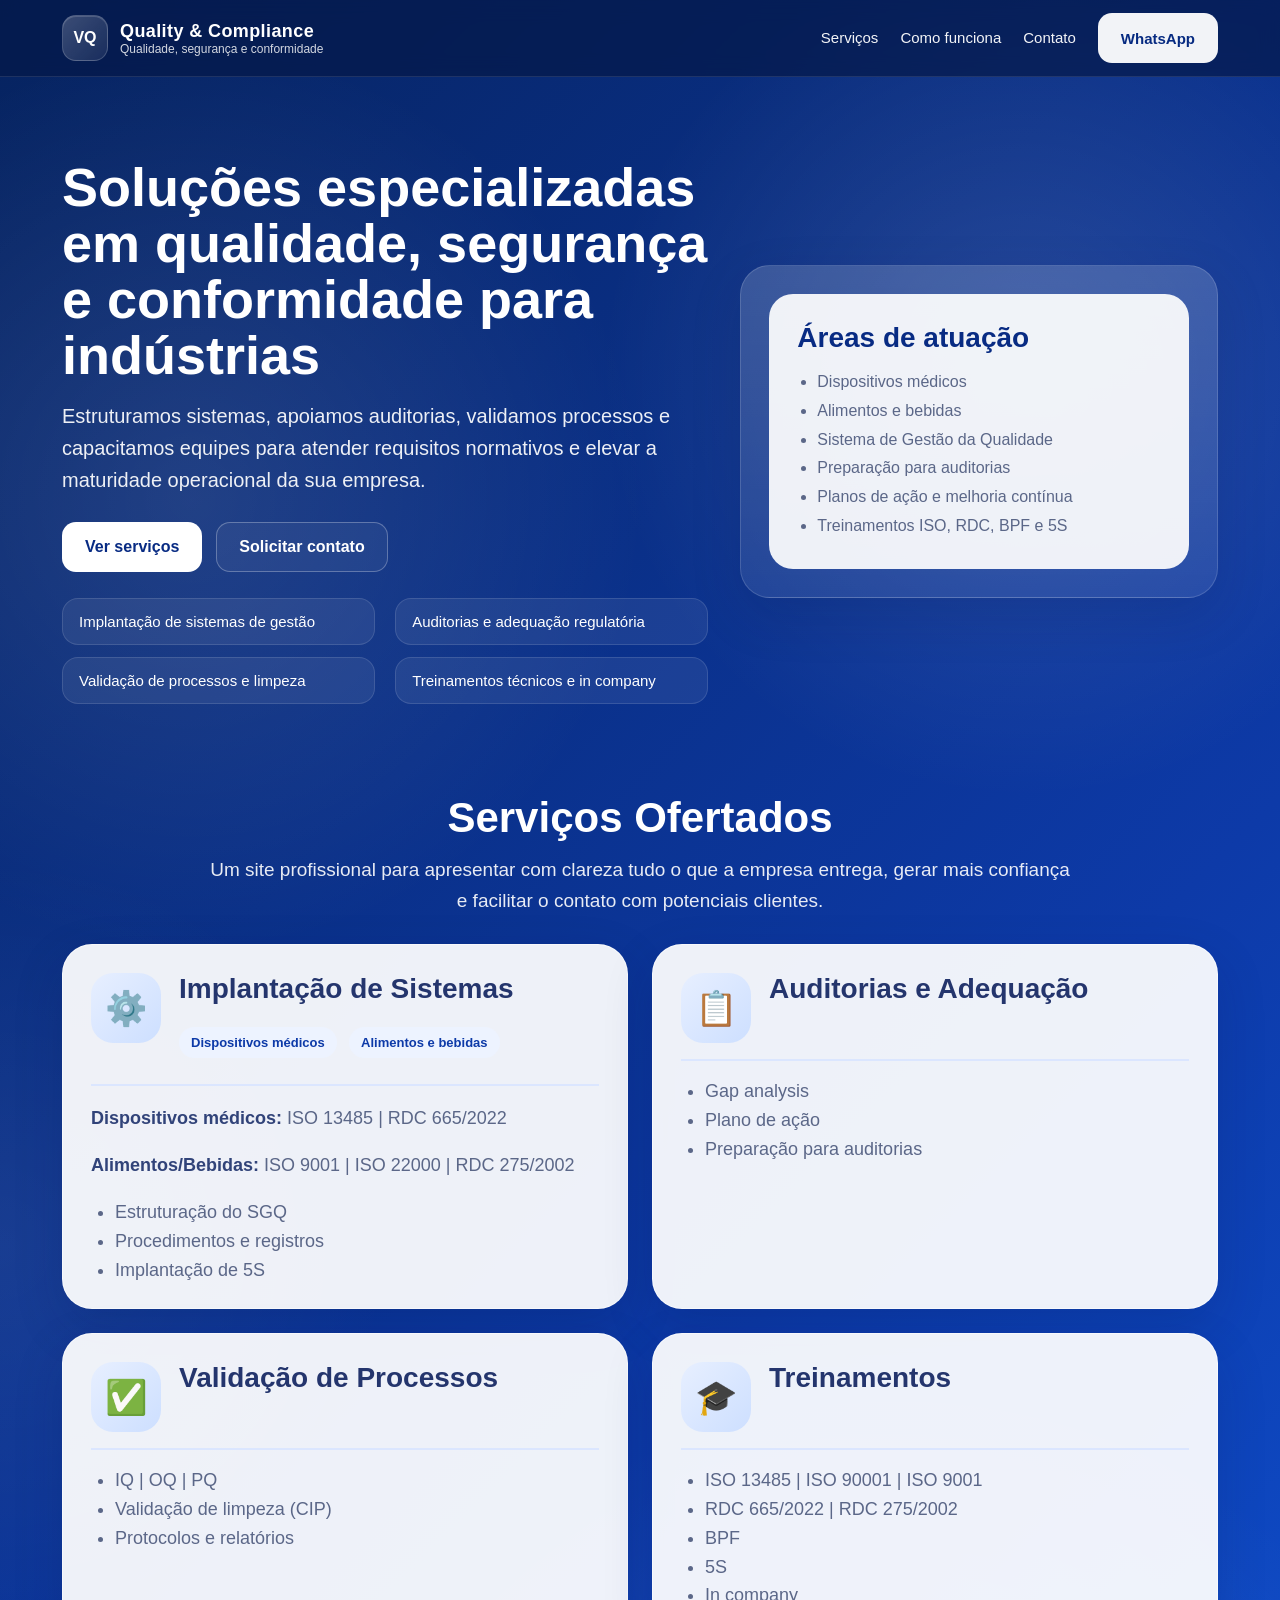
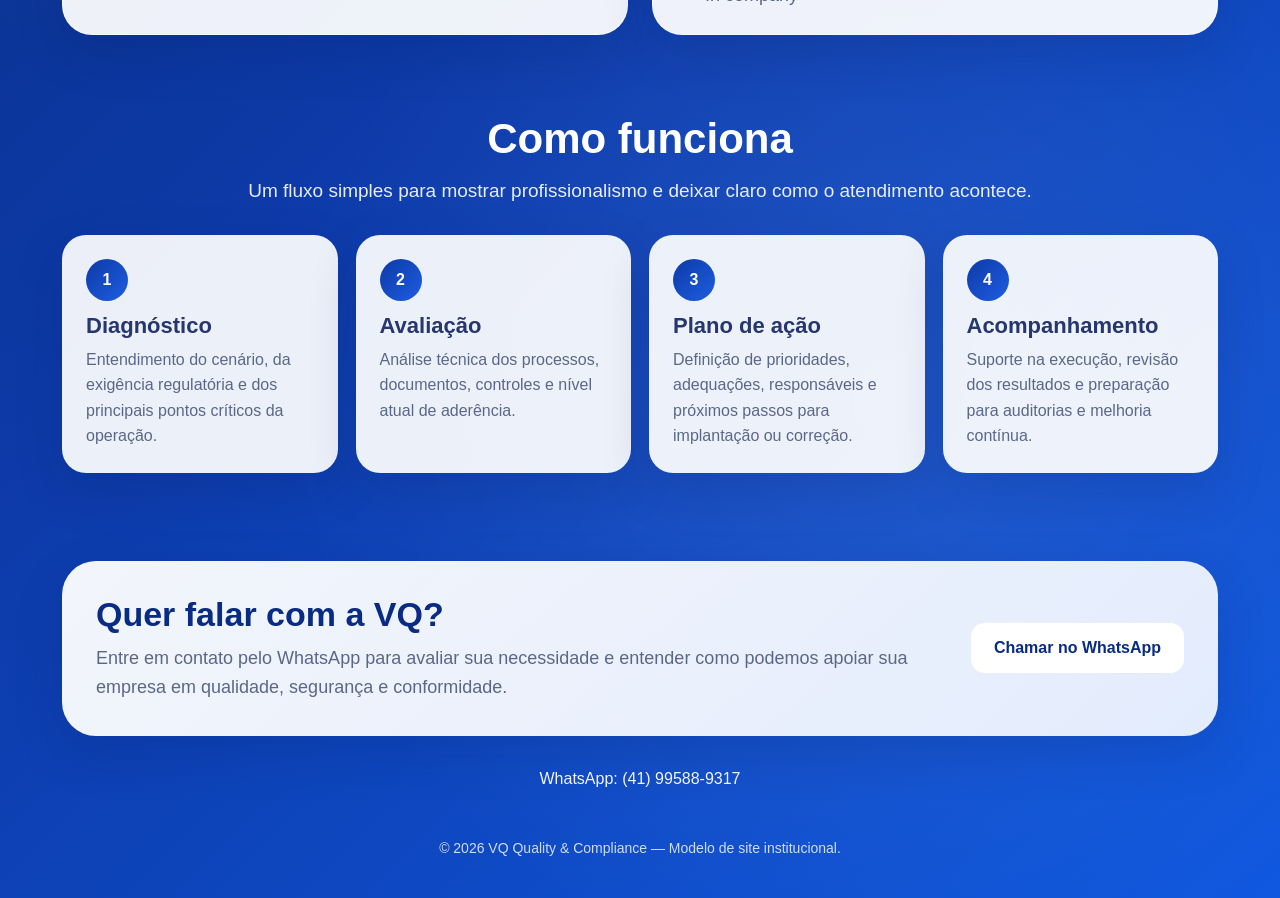
==== index.html @ 1cd6434c "Add files via upload" ====
<!DOCTYPE html>
<html lang="pt-BR">
<head>
  <meta charset="UTF-8" />
  <meta name="viewport" content="width=device-width, initial-scale=1.0" />
  <title>VQ Quality & Compliance</title>
  <meta name="description" content="Soluções especializadas em qualidade, segurança e conformidade para indústrias." />
  <style>
    :root{
      --blue-900:#082b83;
      --blue-800:#0d3aa8;
      --blue-700:#1e5de0;
      --text:#1d2951;
      --muted:#5b6788;
      --white:#ffffff;
      --card:#ffffffee;
      --shadow:0 18px 50px rgba(7, 25, 80, .16);
      --max:1200px;
    }
    *{box-sizing:border-box}
    html{scroll-behavior:smooth}
    body{
      margin:0;
      font-family:Arial, Helvetica, sans-serif;
      color:var(--text);
      background:
        radial-gradient(circle at 15% 20%, rgba(255,255,255,.10), transparent 20%),
        radial-gradient(circle at 80% 15%, rgba(255,255,255,.12), transparent 18%),
        linear-gradient(135deg, #06235f 0%, #0d3aa8 55%, #0f58df 100%);
      min-height:100vh;
    }
    .overlay{
      background:
        radial-gradient(circle at left center, rgba(255,255,255,.06), transparent 22%),
        radial-gradient(circle at 70% 80%, rgba(255,255,255,.08), transparent 28%);
    }
    .container{max-width:var(--max); margin:0 auto; padding:0 22px}
    header{
      position:sticky; top:0; z-index:20;
      background:rgba(5, 24, 72, .68);
      backdrop-filter:blur(10px);
      border-bottom:1px solid rgba(255,255,255,.10);
    }
    .nav{
      display:flex; align-items:center; justify-content:space-between;
      min-height:76px; gap:18px;
    }
    .brand{
      display:flex; align-items:center; gap:12px; color:#fff; text-decoration:none;
    }
    .brand-badge{
      width:46px; height:46px; border-radius:14px;
      display:grid; place-items:center; font-weight:800;
      background:linear-gradient(135deg, rgba(255,255,255,.22), rgba(255,255,255,.08));
      border:1px solid rgba(255,255,255,.18);
      box-shadow:inset 0 1px 0 rgba(255,255,255,.15);
    }
    .brand-text strong{display:block; font-size:18px; letter-spacing:.4px}
    .brand-text span{display:block; font-size:12px; opacity:.82}
    nav ul{
      display:flex; gap:22px; list-style:none; padding:0; margin:0;
      align-items:center;
    }
    nav a{color:#fff; text-decoration:none; font-size:15px; opacity:.95}
    .btn{
      display:inline-flex; align-items:center; justify-content:center;
      min-height:50px; padding:0 22px; border-radius:14px; text-decoration:none;
      font-weight:700; border:1px solid transparent;
      transition:.2s ease;
    }
    .btn-primary{background:#fff; color:var(--blue-900)}
    .btn-outline{color:#fff; border-color:rgba(255,255,255,.28); background:rgba(255,255,255,.05)}
    .hero{
      padding:82px 0 44px;
      color:#fff;
    }
    .hero-grid{
      display:grid;
      grid-template-columns:1.15fr .85fr;
      gap:32px;
      align-items:center;
    }
    .hero h1{
      font-size:54px;
      line-height:1.04;
      margin:0 0 16px;
    }
    .hero p{
      font-size:20px;
      line-height:1.6;
      color:rgba(255,255,255,.92);
      max-width:720px;
      margin:0 0 26px;
    }
    .hero-actions{
      display:flex; flex-wrap:wrap; gap:14px;
      margin-bottom:26px;
    }
    .hero-list{
      display:grid; grid-template-columns:repeat(2, minmax(0,1fr)); gap:12px 20px;
      max-width:760px;
    }
    .hero-list div{
      background:rgba(255,255,255,.07);
      border:1px solid rgba(255,255,255,.12);
      border-radius:16px;
      padding:14px 16px;
      font-size:15px;
    }
    .hero-card{
      background:linear-gradient(180deg, rgba(255,255,255,.17), rgba(255,255,255,.08));
      border:1px solid rgba(255,255,255,.15);
      border-radius:30px;
      padding:28px;
      box-shadow:var(--shadow);
    }
    .hero-panel{
      background:rgba(255,255,255,.92);
      color:var(--text);
      border-radius:24px;
      padding:28px;
    }
    .hero-panel h3{
      margin:0 0 14px;
      font-size:28px;
      color:var(--blue-900);
    }
    .hero-panel ul{
      margin:0; padding-left:20px; color:var(--muted);
      line-height:1.8;
    }
    section{padding:34px 0}
    .section-title{
      color:#fff; text-align:center;
      font-size:42px; margin:12px 0 12px;
    }
    .section-subtitle{
      color:rgba(255,255,255,.9);
      text-align:center; max-width:860px; margin:0 auto 28px;
      font-size:19px; line-height:1.65;
    }
    .cards{
      display:grid;
      grid-template-columns:repeat(2, minmax(0,1fr));
      gap:24px;
      margin-top:18px;
    }
    .card{
      background:var(--card);
      border-radius:30px;
      box-shadow:var(--shadow);
      padding:28px 28px 24px;
      border:1px solid rgba(255,255,255,.55);
    }
    .card h3{
      font-size:28px; margin:0 0 18px; color:#24356d;
    }
    .icon{
      width:70px; height:70px; border-radius:22px;
      display:grid; place-items:center;
      background:linear-gradient(135deg, #e7efff, #cddfff);
      color:var(--blue-700);
      font-size:34px; flex:0 0 70px;
    }
    .card-top{
      display:flex; gap:18px; align-items:flex-start;
      border-bottom:2px solid #dbe6ff; padding-bottom:16px; margin-bottom:16px;
    }
    .tag{
      display:inline-block; padding:8px 12px; border-radius:999px;
      background:#edf3ff; color:var(--blue-800); font-weight:700; font-size:13px;
      margin:4px 8px 10px 0;
    }
    .card p, .card li{color:var(--muted); font-size:18px; line-height:1.6}
    .card strong{color:#314379}
    .card ul{margin:10px 0 0; padding-left:24px}
    .process{
      display:grid; grid-template-columns:repeat(4, minmax(0,1fr)); gap:18px;
      margin-top:12px;
    }
    .step{
      background:rgba(255,255,255,.92);
      border-radius:24px; padding:24px; box-shadow:var(--shadow);
    }
    .step .num{
      width:42px; height:42px; border-radius:50%;
      display:grid; place-items:center;
      background:linear-gradient(135deg, var(--blue-800), var(--blue-700));
      color:#fff; font-weight:800; margin-bottom:12px;
    }
    .step h4{margin:0 0 8px; font-size:22px; color:#26366f}
    .step p{margin:0; color:var(--muted); line-height:1.6}
    .cta{
      margin:20px 0 34px;
      background:linear-gradient(135deg, rgba(255,255,255,.95), rgba(238,244,255,.95));
      border-radius:34px; padding:34px; box-shadow:var(--shadow);
      display:grid; grid-template-columns:1fr auto; gap:24px; align-items:center;
    }
    .cta h3{margin:0 0 10px; font-size:34px; color:var(--blue-900)}
    .cta p{margin:0; color:var(--muted); font-size:18px; line-height:1.6}
    footer{
      padding:18px 0 42px; color:rgba(255,255,255,.8); text-align:center;
      font-size:14px;
    }
    .contact-box{
      margin-top:12px; color:rgba(255,255,255,.94); text-align:center; font-size:16px;
    }
    @media (max-width: 1024px){
      .hero-grid,.cta{grid-template-columns:1fr}
      .cards,.process{grid-template-columns:1fr}
      .hero h1{font-size:42px}
      .hero-list{grid-template-columns:1fr}
    }
    @media (max-width: 760px){
      nav ul{display:none}
      .hero{padding-top:56px}
      .hero h1{font-size:34px}
      .hero p{font-size:18px}
      .section-title{font-size:30px}
      .section-subtitle{font-size:17px}
      .card h3{font-size:24px}
      .card p,.card li{font-size:17px}
    }
  </style>
</head>
<body>
  <div class="overlay">
    <header>
      <div class="container nav">
        <a href="#" class="brand">
          <div class="brand-badge">VQ</div>
          <div class="brand-text">
            <strong>Quality & Compliance</strong>
            <span>Qualidade, segurança e conformidade</span>
          </div>
        </a>
        <nav>
          <ul>
            <li><a href="#servicos">Serviços</a></li>
            <li><a href="#processo">Como funciona</a></li>
            <li><a href="#contato">Contato</a></li>
            <li><a class="btn btn-primary" href="https://wa.me/5541995889317" target="_blank">WhatsApp</a></li>
          </ul>
        </nav>
      </div>
    </header>

    <main>
      <section class="hero">
        <div class="container hero-grid">
          <div>
            <h1>Soluções especializadas em qualidade, segurança e conformidade para indústrias</h1>
            <p>
              Estruturamos sistemas, apoiamos auditorias, validamos processos e capacitamos equipes
              para atender requisitos normativos e elevar a maturidade operacional da sua empresa.
            </p>
            <div class="hero-actions">
              <a class="btn btn-primary" href="#servicos">Ver serviços</a>
              <a class="btn btn-outline" href="#contato">Solicitar contato</a>
            </div>
            <div class="hero-list">
              <div>Implantação de sistemas de gestão</div>
              <div>Auditorias e adequação regulatória</div>
              <div>Validação de processos e limpeza</div>
              <div>Treinamentos técnicos e in company</div>
            </div>
          </div>
          <div class="hero-card">
            <div class="hero-panel">
              <h3>Áreas de atuação</h3>
              <ul>
                <li>Dispositivos médicos</li>
                <li>Alimentos e bebidas</li>
                <li>Sistema de Gestão da Qualidade</li>
                <li>Preparação para auditorias</li>
                <li>Planos de ação e melhoria contínua</li>
                <li>Treinamentos ISO, RDC, BPF e 5S</li>
              </ul>
            </div>
          </div>
        </div>
      </section>

      <section id="servicos">
        <div class="container">
          <h2 class="section-title">Serviços Ofertados</h2>
          <p class="section-subtitle">
            Um site profissional para apresentar com clareza tudo o que a empresa entrega, gerar mais confiança
            e facilitar o contato com potenciais clientes.
          </p>

          <div class="cards">
            <article class="card">
              <div class="card-top">
                <div class="icon">⚙️</div>
                <div>
                  <h3>Implantação de Sistemas</h3>
                  <span class="tag">Dispositivos médicos</span>
                  <span class="tag">Alimentos e bebidas</span>
                </div>
              </div>
              <p><strong>Dispositivos médicos:</strong> ISO 13485 | RDC 665/2022</p>
              <p><strong>Alimentos/Bebidas:</strong> ISO 9001 | ISO 22000 | RDC 275/2002</p>
              <ul>
                <li>Estruturação do SGQ</li>
                <li>Procedimentos e registros</li>
                <li>Implantação de 5S</li>
              </ul>
            </article>

            <article class="card">
              <div class="card-top">
                <div class="icon">📋</div>
                <div>
                  <h3>Auditorias e Adequação</h3>
                </div>
              </div>
              <ul>
                <li>Gap analysis</li>
                <li>Plano de ação</li>
                <li>Preparação para auditorias</li>
              </ul>
            </article>

            <article class="card">
              <div class="card-top">
                <div class="icon">✅</div>
                <div>
                  <h3>Validação de Processos</h3>
                </div>
              </div>
              <ul>
                <li>IQ | OQ | PQ</li>
                <li>Validação de limpeza (CIP)</li>
                <li>Protocolos e relatórios</li>
              </ul>
            </article>

            <article class="card">
              <div class="card-top">
                <div class="icon">🎓</div>
                <div>
                  <h3>Treinamentos</h3>
                </div>
              </div>
              <ul>
                <li>ISO 13485 | ISO 90001 | ISO 9001</li>
                <li>RDC 665/2022 | RDC 275/2002</li>
                <li>BPF</li>
                <li>5S</li>
                <li>In company</li>
              </ul>
            </article>
          </div>
        </div>
      </section>

      <section id="processo">
        <div class="container">
          <h2 class="section-title">Como funciona</h2>
          <p class="section-subtitle">
            Um fluxo simples para mostrar profissionalismo e deixar claro como o atendimento acontece.
          </p>

          <div class="process">
            <div class="step">
              <div class="num">1</div>
              <h4>Diagnóstico</h4>
              <p>Entendimento do cenário, da exigência regulatória e dos principais pontos críticos da operação.</p>
            </div>
            <div class="step">
              <div class="num">2</div>
              <h4>Avaliação</h4>
              <p>Análise técnica dos processos, documentos, controles e nível atual de aderência.</p>
            </div>
            <div class="step">
              <div class="num">3</div>
              <h4>Plano de ação</h4>
              <p>Definição de prioridades, adequações, responsáveis e próximos passos para implantação ou correção.</p>
            </div>
            <div class="step">
              <div class="num">4</div>
              <h4>Acompanhamento</h4>
              <p>Suporte na execução, revisão dos resultados e preparação para auditorias e melhoria contínua.</p>
            </div>
          </div>
        </div>
      </section>

      <section id="contato">
        <div class="container">
          <div class="cta">
            <div>
              <h3>Quer falar com a VQ?</h3>
              <p>
                Entre em contato pelo WhatsApp para avaliar sua necessidade e entender como podemos apoiar
                sua empresa em qualidade, segurança e conformidade.
              </p>
            </div>
            <div>
              <a class="btn btn-primary" href="https://wa.me/5541995889317" target="_blank">Chamar no WhatsApp</a>
            </div>
          </div>
          <div class="contact-box">
            WhatsApp: (41) 99588-9317
          </div>
        </div>
      </section>
    </main>

    <footer>
      © 2026 VQ Quality & Compliance — Modelo de site institucional.
    </footer>
  </div>
</body>
</html>
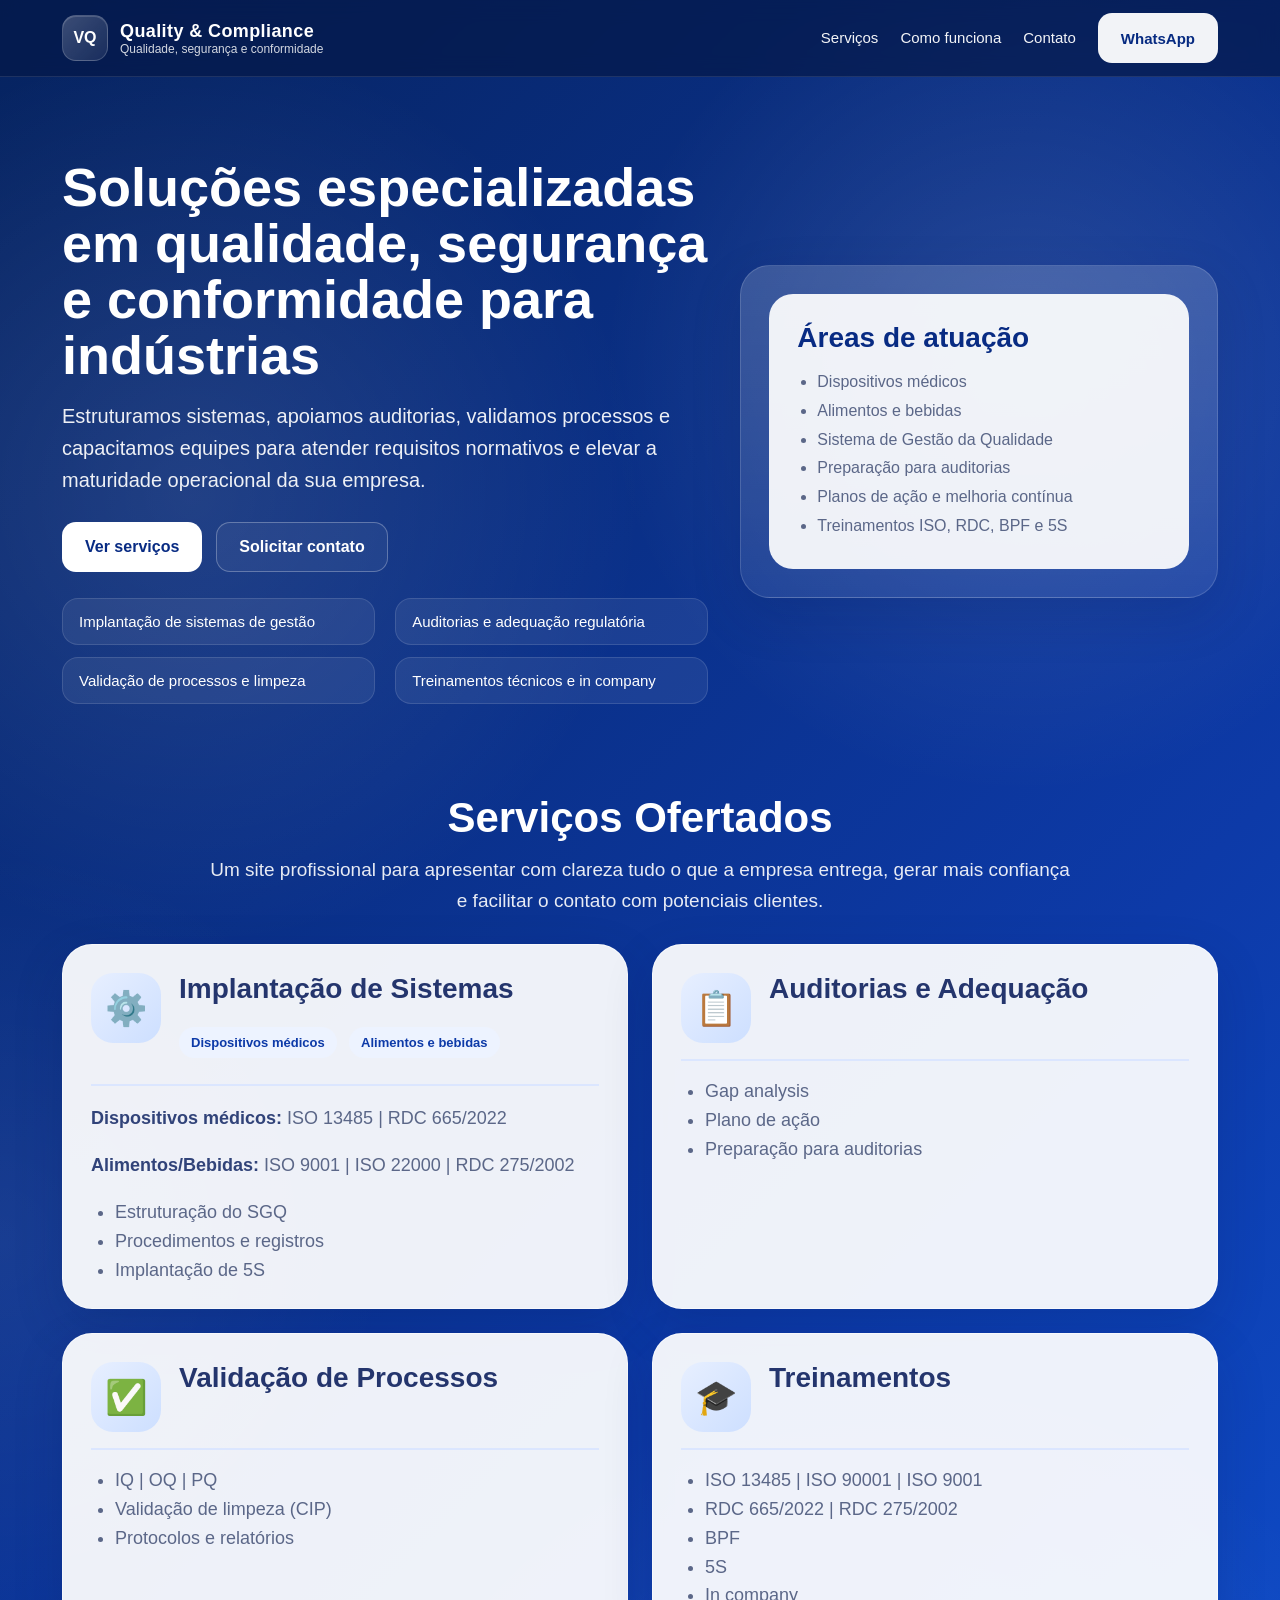
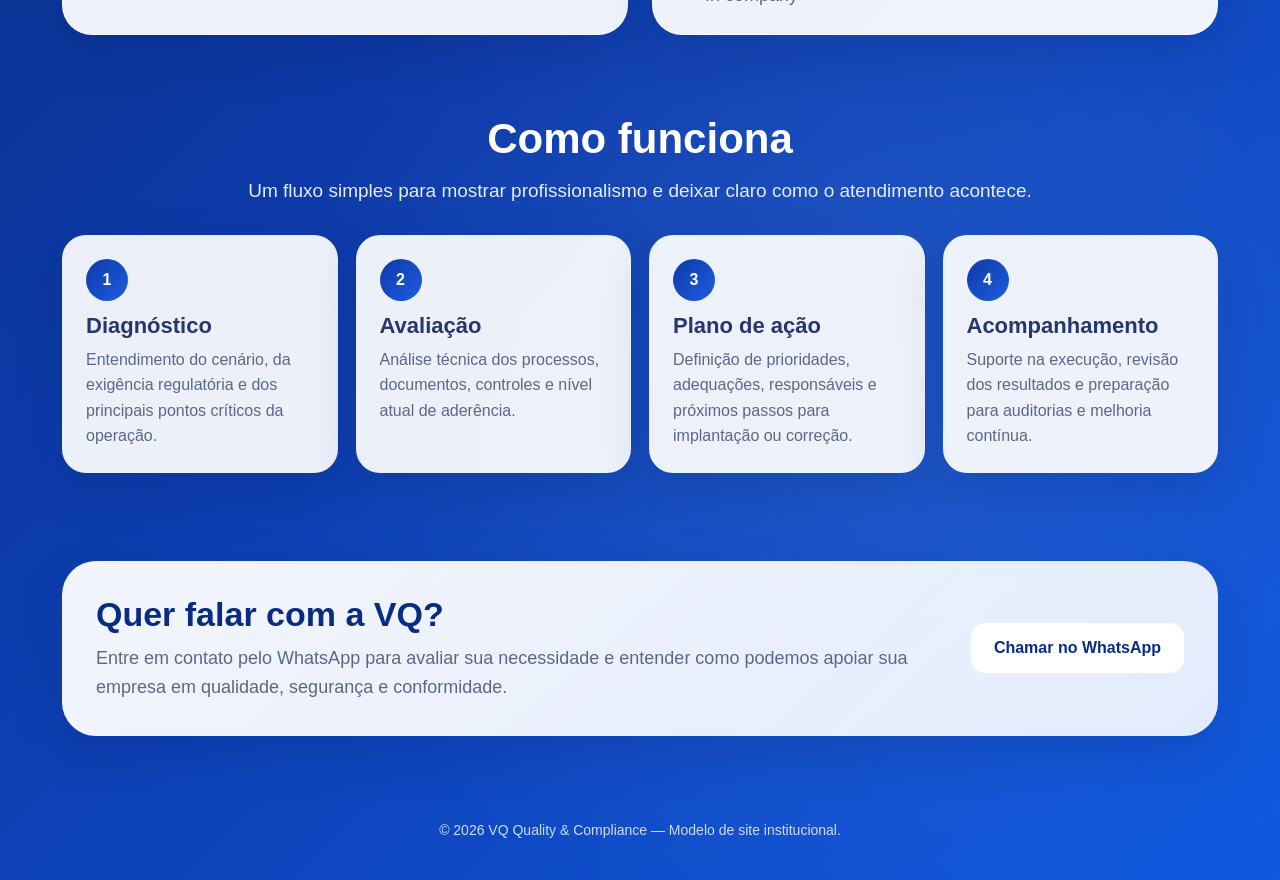
==== commit 1accc413: "Remove WhatsApp phone number from contact box Removed the WhatsApp phone number from the contact box" ====
--- a/index.html
+++ b/index.html
@@ -402,7 +402,7 @@
             </div>
           </div>
           <div class="contact-box">
-            WhatsApp: (41) 99588-9317
+        
           </div>
         </div>
       </section>
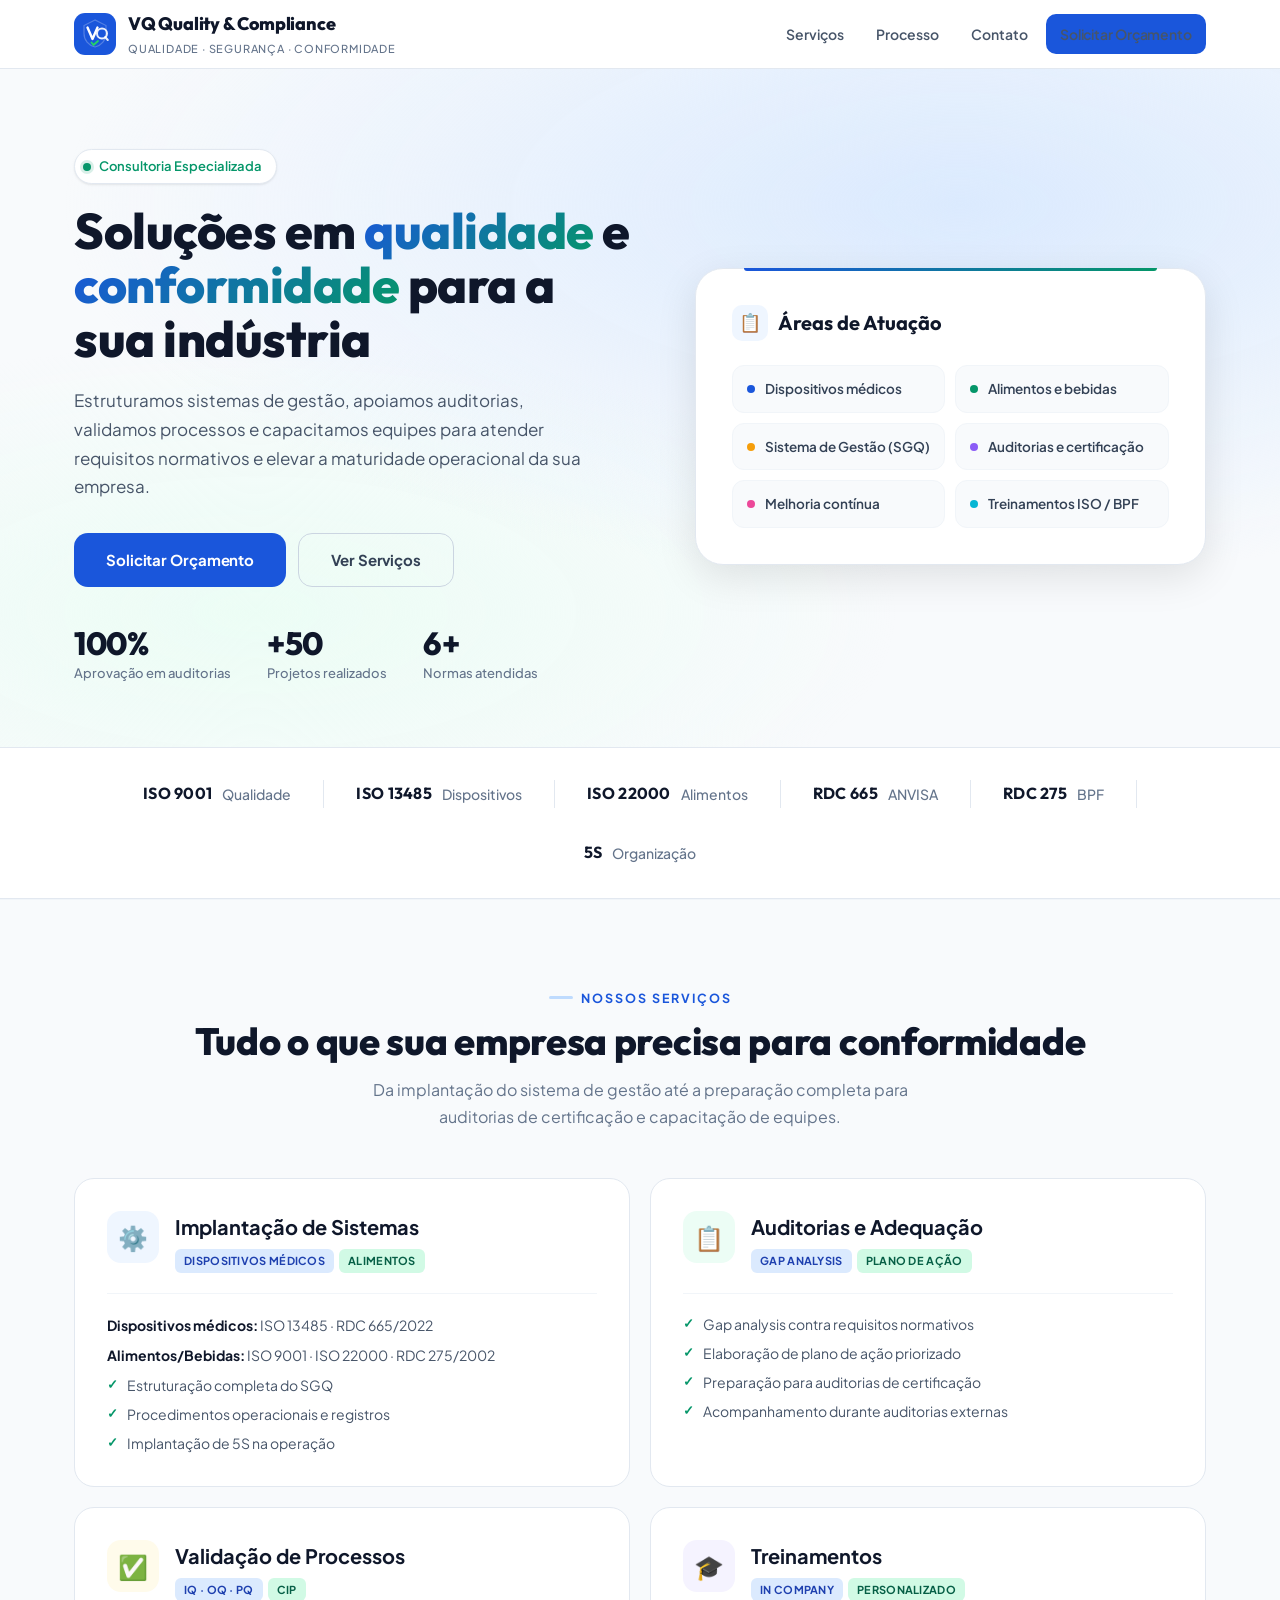
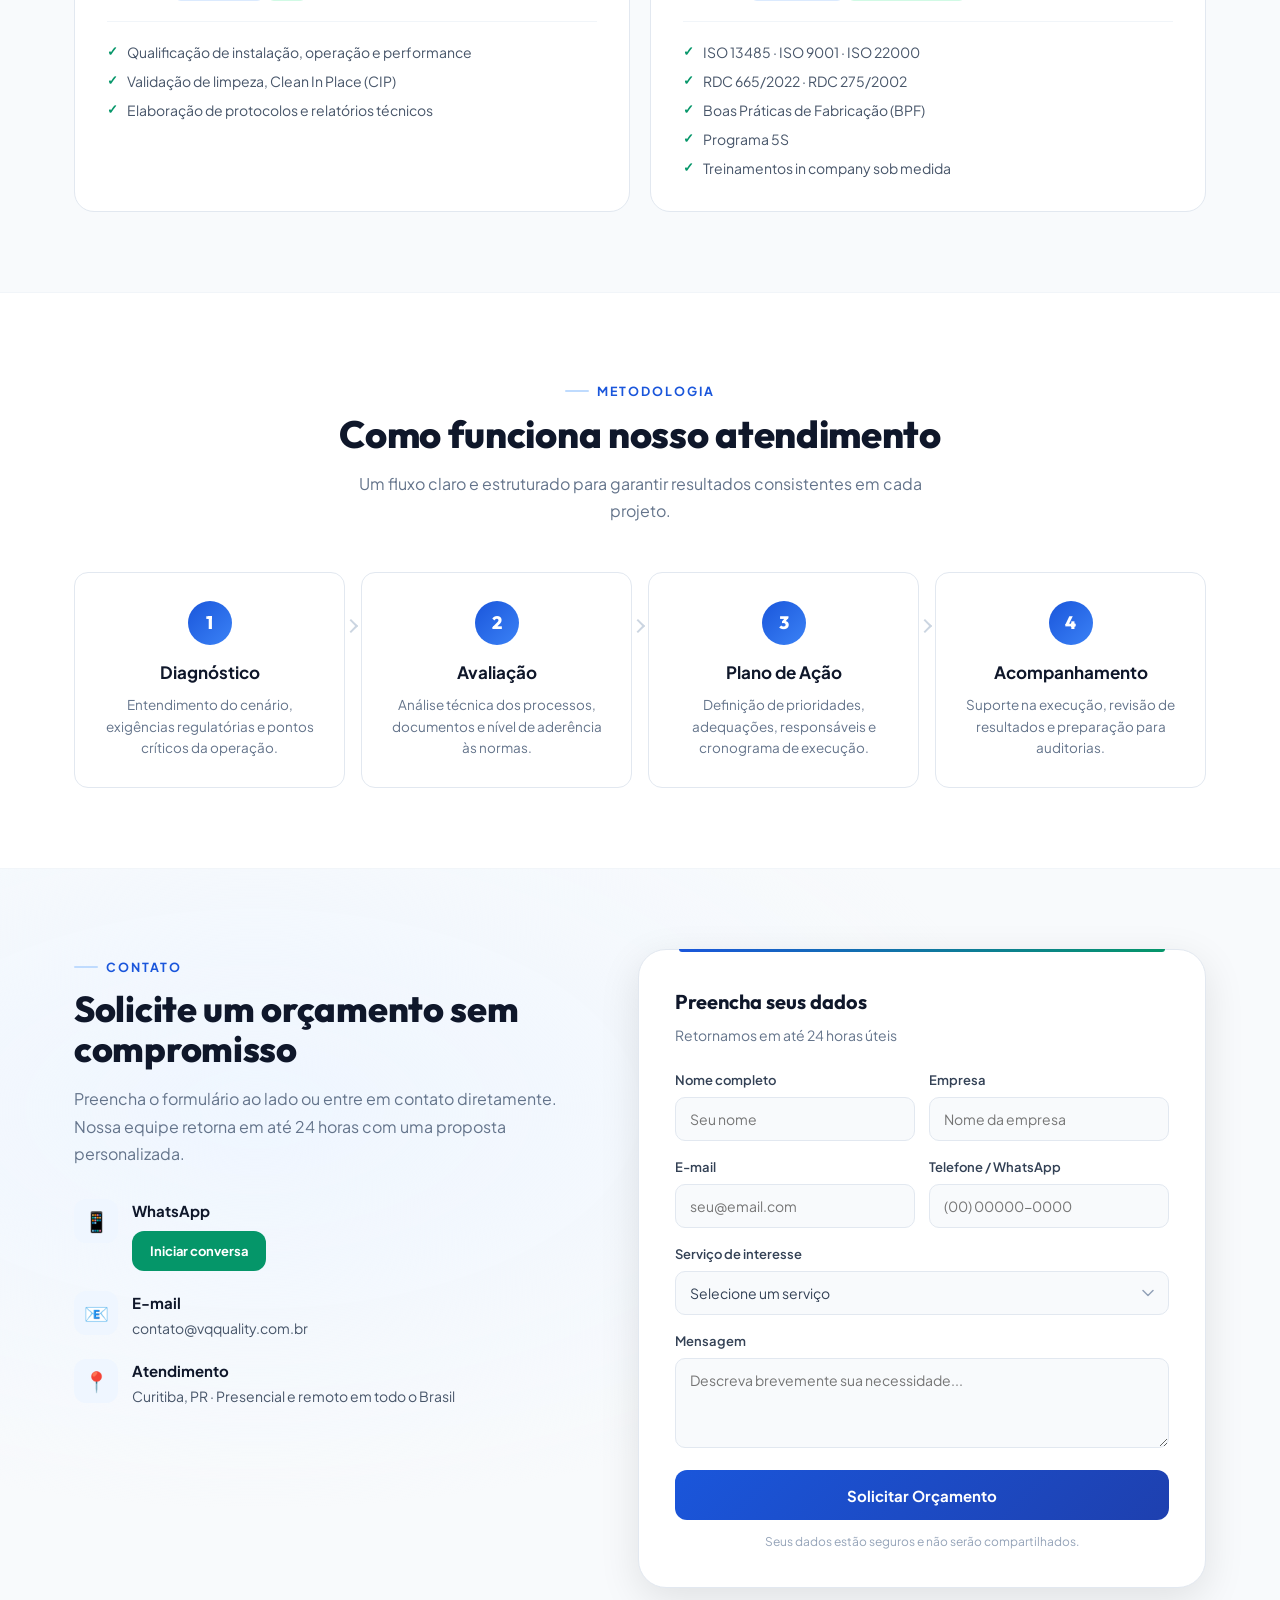
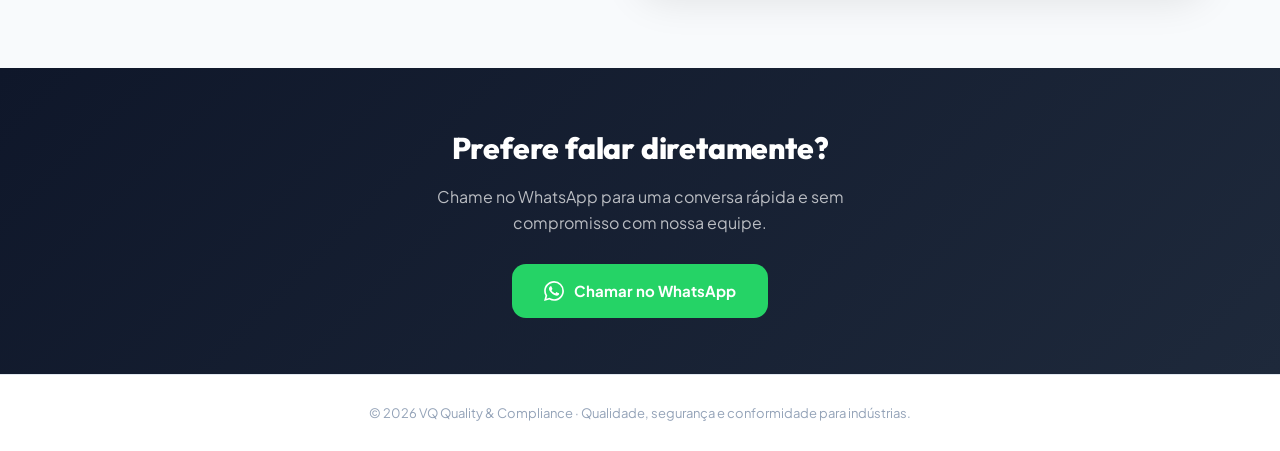
==== commit 3dcb7b19: "Update all schema" ====
--- a/index.html
+++ b/index.html
@@ -5,412 +5,887 @@
   <meta name="viewport" content="width=device-width, initial-scale=1.0" />
   <title>VQ Quality & Compliance</title>
   <meta name="description" content="Soluções especializadas em qualidade, segurança e conformidade para indústrias." />
+  <link rel="preconnect" href="https://fonts.googleapis.com">
+  <link rel="preconnect" href="https://fonts.gstatic.com" crossorigin>
+  <link href="https://fonts.googleapis.com/css2?family=Plus+Jakarta+Sans:wght@400;500;600;700;800&family=Outfit:wght@300;400;500;600;700;800&display=swap" rel="stylesheet">
   <style>
-    :root{
-      --blue-900:#082b83;
-      --blue-800:#0d3aa8;
-      --blue-700:#1e5de0;
-      --text:#1d2951;
-      --muted:#5b6788;
-      --white:#ffffff;
-      --card:#ffffffee;
-      --shadow:0 18px 50px rgba(7, 25, 80, .16);
-      --max:1200px;
-    }
-    *{box-sizing:border-box}
-    html{scroll-behavior:smooth}
-    body{
-      margin:0;
-      font-family:Arial, Helvetica, sans-serif;
-      color:var(--text);
+    :root {
+      /* palette - clean, trustworthy */
+      --primary: #1a56db;
+      --primary-dark: #1e40af;
+      --primary-light: #3b82f6;
+      --primary-50: #eff6ff;
+      --primary-100: #dbeafe;
+      --primary-200: #bfdbfe;
+      --accent: #059669;
+      --accent-light: #10b981;
+      --accent-50: #ecfdf5;
+      --navy: #0f172a;
+      --navy-700: #1e293b;
+      --navy-600: #334155;
+      --gray-50: #f8fafc;
+      --gray-100: #f1f5f9;
+      --gray-200: #e2e8f0;
+      --gray-300: #cbd5e1;
+      --gray-400: #94a3b8;
+      --gray-500: #64748b;
+      --gray-600: #475569;
+      --gray-700: #334155;
+      --gray-800: #1e293b;
+      --gray-900: #0f172a;
+      --white: #ffffff;
+      --radius: 14px;
+      --radius-lg: 20px;
+      --radius-xl: 28px;
+      --shadow-sm: 0 1px 3px rgba(0,0,0,.06), 0 1px 2px rgba(0,0,0,.04);
+      --shadow: 0 4px 24px rgba(0,0,0,.07);
+      --shadow-lg: 0 12px 40px rgba(0,0,0,.1);
+      --shadow-xl: 0 20px 60px rgba(0,0,0,.12);
+      --max: 1180px;
+      --font: 'Plus Jakarta Sans', sans-serif;
+      --font-display: 'Outfit', sans-serif;
+    }
+
+    * { box-sizing: border-box; margin: 0; padding: 0 }
+    html { scroll-behavior: smooth }
+    body {
+      font-family: var(--font);
+      color: var(--gray-700);
+      background: var(--white);
+      -webkit-font-smoothing: antialiased;
+      line-height: 1.6;
+    }
+
+    /* ─── UTILITY ─── */
+    .container { max-width: var(--max); margin: 0 auto; padding: 0 24px }
+
+    /* ─── HEADER ─── */
+    header {
+      position: sticky; top: 0; z-index: 100;
+      background: rgba(255,255,255,.88);
+      backdrop-filter: blur(16px) saturate(1.6);
+      border-bottom: 1px solid var(--gray-200);
+    }
+    .nav-wrap {
+      display: flex; align-items: center; justify-content: space-between;
+      min-height: 68px; gap: 16px;
+    }
+    .brand { display: flex; align-items: center; gap: 12px; text-decoration: none }
+    .brand-label strong {
+      display: block; font-family: var(--font-display);
+      font-size: 18px; font-weight: 800; color: var(--navy); letter-spacing: -.2px;
+    }
+    .brand-label span {
+      display: block; font-size: 11px; font-weight: 500;
+      color: var(--gray-500); letter-spacing: .8px; text-transform: uppercase; margin-top: 1px;
+    }
+    .nav-links { display: flex; align-items: center; gap: 4px; list-style: none }
+    .nav-links a {
+      color: var(--gray-600); text-decoration: none; font-size: 14px; font-weight: 600;
+      padding: 8px 14px; border-radius: 10px; transition: .2s;
+    }
+    .nav-links a:hover { color: var(--primary); background: var(--primary-50) }
+
+    /* buttons */
+    .btn {
+      display: inline-flex; align-items: center; justify-content: center; gap: 8px;
+      min-height: 46px; padding: 0 24px; border-radius: 12px; font-weight: 700;
+      font-size: 14px; text-decoration: none; border: none; cursor: pointer;
+      font-family: var(--font); transition: all .25s ease; letter-spacing: -.1px;
+    }
+    .btn-primary { background: var(--primary); color: #fff }
+    .btn-primary:hover { background: var(--primary-dark); transform: translateY(-1px); box-shadow: 0 8px 24px rgba(26,86,219,.28) }
+    .btn-accent { background: var(--accent); color: #fff }
+    .btn-accent:hover { background: #047857; transform: translateY(-1px); box-shadow: 0 8px 24px rgba(5,150,105,.28) }
+    .btn-outline { background: transparent; color: var(--gray-700); border: 1.5px solid var(--gray-300) }
+    .btn-outline:hover { border-color: var(--primary); color: var(--primary); background: var(--primary-50) }
+    .btn-white { background: #fff; color: var(--navy); box-shadow: var(--shadow-sm) }
+    .btn-white:hover { box-shadow: var(--shadow); transform: translateY(-1px) }
+    .btn-lg { min-height: 54px; padding: 0 32px; font-size: 15px; border-radius: 14px }
+    .btn-sm { min-height: 40px; padding: 0 18px; font-size: 13px }
+
+    .menu-toggle {
+      display: none; background: none; border: 1.5px solid var(--gray-300);
+      color: var(--gray-700); cursor: pointer; width: 40px; height: 40px; border-radius: 10px;
+    }
+
+    /* ─── HERO ─── */
+    .hero {
+      padding: 80px 0 64px;
       background:
-        radial-gradient(circle at 15% 20%, rgba(255,255,255,.10), transparent 20%),
-        radial-gradient(circle at 80% 15%, rgba(255,255,255,.12), transparent 18%),
-        linear-gradient(135deg, #06235f 0%, #0d3aa8 55%, #0f58df 100%);
-      min-height:100vh;
-    }
-    .overlay{
+        radial-gradient(ellipse 70% 55% at 75% 20%, var(--primary-100), transparent),
+        radial-gradient(ellipse 50% 40% at 20% 80%, var(--accent-50), transparent),
+        var(--gray-50);
+      position: relative; overflow: hidden;
+    }
+    .hero::after {
+      content: ''; position: absolute; bottom: 0; left: 0; right: 0; height: 1px;
+      background: var(--gray-200);
+    }
+    .hero-grid {
+      display: grid; grid-template-columns: 1.05fr .95fr; gap: 56px; align-items: center;
+    }
+    .hero-badge {
+      display: inline-flex; align-items: center; gap: 8px;
+      background: var(--white); border: 1px solid var(--gray-200);
+      padding: 6px 14px 6px 8px; border-radius: 999px;
+      font-size: 13px; font-weight: 600; color: var(--accent);
+      box-shadow: var(--shadow-sm); margin-bottom: 20px;
+    }
+    .hero-badge .dot {
+      width: 8px; height: 8px; border-radius: 50%; background: var(--accent);
+      box-shadow: 0 0 0 3px rgba(5,150,105,.15);
+      animation: pulse 2s infinite;
+    }
+    @keyframes pulse {
+      0%, 100% { box-shadow: 0 0 0 3px rgba(5,150,105,.15) }
+      50% { box-shadow: 0 0 0 6px rgba(5,150,105,.08) }
+    }
+    .hero h1 {
+      font-family: var(--font-display); font-size: 50px; font-weight: 800;
+      line-height: 1.08; color: var(--navy); letter-spacing: -.5px;
+      margin-bottom: 20px;
+    }
+    .hero h1 .highlight {
+      background: linear-gradient(135deg, var(--primary), var(--accent));
+      -webkit-background-clip: text; -webkit-text-fill-color: transparent;
+      background-clip: text;
+    }
+    .hero-desc {
+      font-size: 17px; line-height: 1.7; color: var(--gray-600);
+      max-width: 520px; margin-bottom: 32px;
+    }
+    .hero-actions { display: flex; flex-wrap: wrap; gap: 12px; margin-bottom: 40px }
+    .hero-stats {
+      display: flex; gap: 36px;
+    }
+    .stat { text-align: left }
+    .stat-num {
+      font-family: var(--font-display); font-size: 32px; font-weight: 800;
+      color: var(--navy); letter-spacing: -.5px; line-height: 1;
+    }
+    .stat-label { font-size: 13px; color: var(--gray-500); font-weight: 500; margin-top: 4px }
+
+    /* hero visual card */
+    .hero-visual {
+      background: var(--white);
+      border: 1px solid var(--gray-200);
+      border-radius: var(--radius-xl);
+      padding: 36px;
+      box-shadow: var(--shadow-lg);
+      position: relative;
+    }
+    .hero-visual::before {
+      content: ''; position: absolute; top: -1px; left: 48px; right: 48px; height: 3px;
+      background: linear-gradient(90deg, var(--primary), var(--accent));
+      border-radius: 0 0 3px 3px;
+    }
+    .hv-title {
+      font-family: var(--font-display); font-size: 20px; font-weight: 700;
+      color: var(--navy); margin-bottom: 24px;
+      display: flex; align-items: center; gap: 10px;
+    }
+    .hv-title .icon-circle {
+      width: 36px; height: 36px; border-radius: 10px;
+      display: grid; place-items: center;
+      background: var(--primary-50); color: var(--primary); font-size: 18px;
+    }
+    .areas-grid {
+      display: grid; grid-template-columns: 1fr 1fr; gap: 10px;
+    }
+    .area-chip {
+      display: flex; align-items: center; gap: 10px;
+      padding: 12px 14px; border-radius: 12px;
+      background: var(--gray-50); border: 1px solid var(--gray-100);
+      font-size: 13.5px; font-weight: 600; color: var(--gray-700);
+      transition: all .2s;
+    }
+    .area-chip:hover { border-color: var(--primary-200); background: var(--primary-50) }
+    .area-chip .chip-dot {
+      width: 8px; height: 8px; border-radius: 50%; flex-shrink: 0;
+    }
+    .area-chip:nth-child(1) .chip-dot { background: var(--primary) }
+    .area-chip:nth-child(2) .chip-dot { background: var(--accent) }
+    .area-chip:nth-child(3) .chip-dot { background: #f59e0b }
+    .area-chip:nth-child(4) .chip-dot { background: #8b5cf6 }
+    .area-chip:nth-child(5) .chip-dot { background: #ec4899 }
+    .area-chip:nth-child(6) .chip-dot { background: #06b6d4 }
+
+    /* ─── NORMS BAR ─── */
+    .norms-bar {
+      padding: 32px 0;
+      border-bottom: 1px solid var(--gray-200);
+      background: var(--white);
+    }
+    .norms-inner {
+      display: flex; align-items: center; justify-content: center; flex-wrap: wrap; gap: 32px;
+    }
+    .norm {
+      display: flex; align-items: center; gap: 10px;
+      font-size: 14px; color: var(--gray-500); font-weight: 500;
+    }
+    .norm strong {
+      font-family: var(--font-display); font-size: 16px; font-weight: 700;
+      color: var(--navy); letter-spacing: .3px;
+    }
+    .norm-divider { width: 1px; height: 28px; background: var(--gray-200) }
+
+    /* ─── SECTIONS ─── */
+    section { padding: 80px 0 }
+    .section-label {
+      display: inline-flex; align-items: center; gap: 8px;
+      font-size: 12.5px; font-weight: 700; text-transform: uppercase;
+      letter-spacing: 2px; color: var(--primary);
+      margin-bottom: 12px;
+    }
+    .section-label .label-line {
+      width: 24px; height: 2.5px; border-radius: 2px; background: var(--primary-200);
+    }
+    .section-heading {
+      font-family: var(--font-display); font-size: 38px; font-weight: 800;
+      color: var(--navy); line-height: 1.12; letter-spacing: -.3px; margin-bottom: 14px;
+    }
+    .section-desc {
+      font-size: 16px; line-height: 1.7; color: var(--gray-500); max-width: 600px;
+      margin-bottom: 48px;
+    }
+    .center { text-align: center }
+    .center .section-desc { margin-left: auto; margin-right: auto }
+
+    /* ─── SERVICES ─── */
+    .services-section { background: var(--gray-50); border-top: 1px solid var(--gray-100); border-bottom: 1px solid var(--gray-100) }
+    .services-grid { display: grid; grid-template-columns: repeat(2, 1fr); gap: 20px }
+    .s-card {
+      background: var(--white);
+      border: 1px solid var(--gray-200);
+      border-radius: var(--radius-lg);
+      padding: 32px;
+      transition: all .3s ease;
+      position: relative;
+    }
+    .s-card:hover {
+      border-color: var(--primary-200);
+      box-shadow: var(--shadow-lg);
+      transform: translateY(-4px);
+    }
+    .s-card-header {
+      display: flex; align-items: flex-start; gap: 16px;
+      padding-bottom: 20px; margin-bottom: 20px;
+      border-bottom: 1px solid var(--gray-100);
+    }
+    .s-icon {
+      width: 52px; height: 52px; border-radius: 14px;
+      display: grid; place-items: center; font-size: 24px; flex-shrink: 0;
+    }
+    .s-icon.blue { background: var(--primary-50); color: var(--primary) }
+    .s-icon.green { background: var(--accent-50); color: var(--accent) }
+    .s-icon.amber { background: #fffbeb; color: #d97706 }
+    .s-icon.purple { background: #f5f3ff; color: #7c3aed }
+    .s-card h3 { font-size: 20px; font-weight: 700; color: var(--navy); margin-bottom: 6px }
+    .s-tags { display: flex; flex-wrap: wrap; gap: 5px }
+    .s-tag {
+      font-size: 11px; font-weight: 700; padding: 3px 9px; border-radius: 6px;
+      text-transform: uppercase; letter-spacing: .3px;
+    }
+    .s-tag.blue { background: var(--primary-100); color: var(--primary-dark) }
+    .s-tag.green { background: #d1fae5; color: #065f46 }
+    .s-card p {
+      font-size: 14px; color: var(--gray-600); line-height: 1.6; margin-bottom: 8px;
+    }
+    .s-card p strong { color: var(--navy) }
+    .s-card ul { list-style: none; display: flex; flex-direction: column; gap: 8px }
+    .s-card li {
+      font-size: 14px; color: var(--gray-600); padding-left: 20px; position: relative; line-height: 1.5;
+    }
+    .s-card li::before {
+      content: '✓'; position: absolute; left: 0; top: 0;
+      color: var(--accent); font-weight: 700; font-size: 13px;
+    }
+
+    /* ─── PROCESS ─── */
+    .process-grid { display: grid; grid-template-columns: repeat(4, 1fr); gap: 16px }
+    .p-card {
+      padding: 28px 22px; border-radius: var(--radius);
+      background: var(--white); border: 1px solid var(--gray-200);
+      text-align: center; transition: all .3s;
+      position: relative;
+    }
+    .p-card:hover {
+      border-color: var(--primary-200); box-shadow: var(--shadow);
+      transform: translateY(-3px);
+    }
+    .p-num {
+      display: inline-flex; align-items: center; justify-content: center;
+      width: 44px; height: 44px; border-radius: 50%;
+      background: linear-gradient(135deg, var(--primary), var(--primary-light));
+      color: #fff; font-family: var(--font-display);
+      font-weight: 800; font-size: 18px; margin-bottom: 14px;
+    }
+    .p-card h4 {
+      font-size: 17px; font-weight: 700; color: var(--navy); margin-bottom: 8px;
+    }
+    .p-card p {
+      font-size: 13.5px; color: var(--gray-500); line-height: 1.6;
+    }
+    /* connector */
+    .p-card:not(:last-child)::after {
+      content: ''; position: absolute; top: 48px; right: -12px;
+      width: 8px; height: 8px; border-top: 2px solid var(--gray-300);
+      border-right: 2px solid var(--gray-300);
+      transform: rotate(45deg); z-index: 2;
+    }
+
+    /* ─── CONTACT / FORM ─── */
+    .contact-section {
       background:
-        radial-gradient(circle at left center, rgba(255,255,255,.06), transparent 22%),
-        radial-gradient(circle at 70% 80%, rgba(255,255,255,.08), transparent 28%);
-    }
-    .container{max-width:var(--max); margin:0 auto; padding:0 22px}
-    header{
-      position:sticky; top:0; z-index:20;
-      background:rgba(5, 24, 72, .68);
-      backdrop-filter:blur(10px);
-      border-bottom:1px solid rgba(255,255,255,.10);
-    }
-    .nav{
-      display:flex; align-items:center; justify-content:space-between;
-      min-height:76px; gap:18px;
-    }
-    .brand{
-      display:flex; align-items:center; gap:12px; color:#fff; text-decoration:none;
-    }
-    .brand-badge{
-      width:46px; height:46px; border-radius:14px;
-      display:grid; place-items:center; font-weight:800;
-      background:linear-gradient(135deg, rgba(255,255,255,.22), rgba(255,255,255,.08));
-      border:1px solid rgba(255,255,255,.18);
-      box-shadow:inset 0 1px 0 rgba(255,255,255,.15);
-    }
-    .brand-text strong{display:block; font-size:18px; letter-spacing:.4px}
-    .brand-text span{display:block; font-size:12px; opacity:.82}
-    nav ul{
-      display:flex; gap:22px; list-style:none; padding:0; margin:0;
-      align-items:center;
-    }
-    nav a{color:#fff; text-decoration:none; font-size:15px; opacity:.95}
-    .btn{
-      display:inline-flex; align-items:center; justify-content:center;
-      min-height:50px; padding:0 22px; border-radius:14px; text-decoration:none;
-      font-weight:700; border:1px solid transparent;
-      transition:.2s ease;
-    }
-    .btn-primary{background:#fff; color:var(--blue-900)}
-    .btn-outline{color:#fff; border-color:rgba(255,255,255,.28); background:rgba(255,255,255,.05)}
-    .hero{
-      padding:82px 0 44px;
-      color:#fff;
-    }
-    .hero-grid{
-      display:grid;
-      grid-template-columns:1.15fr .85fr;
-      gap:32px;
-      align-items:center;
-    }
-    .hero h1{
-      font-size:54px;
-      line-height:1.04;
-      margin:0 0 16px;
-    }
-    .hero p{
-      font-size:20px;
-      line-height:1.6;
-      color:rgba(255,255,255,.92);
-      max-width:720px;
-      margin:0 0 26px;
-    }
-    .hero-actions{
-      display:flex; flex-wrap:wrap; gap:14px;
-      margin-bottom:26px;
-    }
-    .hero-list{
-      display:grid; grid-template-columns:repeat(2, minmax(0,1fr)); gap:12px 20px;
-      max-width:760px;
-    }
-    .hero-list div{
-      background:rgba(255,255,255,.07);
-      border:1px solid rgba(255,255,255,.12);
-      border-radius:16px;
-      padding:14px 16px;
-      font-size:15px;
-    }
-    .hero-card{
-      background:linear-gradient(180deg, rgba(255,255,255,.17), rgba(255,255,255,.08));
-      border:1px solid rgba(255,255,255,.15);
-      border-radius:30px;
-      padding:28px;
-      box-shadow:var(--shadow);
-    }
-    .hero-panel{
-      background:rgba(255,255,255,.92);
-      color:var(--text);
-      border-radius:24px;
-      padding:28px;
-    }
-    .hero-panel h3{
-      margin:0 0 14px;
-      font-size:28px;
-      color:var(--blue-900);
-    }
-    .hero-panel ul{
-      margin:0; padding-left:20px; color:var(--muted);
-      line-height:1.8;
-    }
-    section{padding:34px 0}
-    .section-title{
-      color:#fff; text-align:center;
-      font-size:42px; margin:12px 0 12px;
-    }
-    .section-subtitle{
-      color:rgba(255,255,255,.9);
-      text-align:center; max-width:860px; margin:0 auto 28px;
-      font-size:19px; line-height:1.65;
-    }
-    .cards{
-      display:grid;
-      grid-template-columns:repeat(2, minmax(0,1fr));
-      gap:24px;
-      margin-top:18px;
-    }
-    .card{
-      background:var(--card);
-      border-radius:30px;
-      box-shadow:var(--shadow);
-      padding:28px 28px 24px;
-      border:1px solid rgba(255,255,255,.55);
-    }
-    .card h3{
-      font-size:28px; margin:0 0 18px; color:#24356d;
-    }
-    .icon{
-      width:70px; height:70px; border-radius:22px;
-      display:grid; place-items:center;
-      background:linear-gradient(135deg, #e7efff, #cddfff);
-      color:var(--blue-700);
-      font-size:34px; flex:0 0 70px;
-    }
-    .card-top{
-      display:flex; gap:18px; align-items:flex-start;
-      border-bottom:2px solid #dbe6ff; padding-bottom:16px; margin-bottom:16px;
-    }
-    .tag{
-      display:inline-block; padding:8px 12px; border-radius:999px;
-      background:#edf3ff; color:var(--blue-800); font-weight:700; font-size:13px;
-      margin:4px 8px 10px 0;
-    }
-    .card p, .card li{color:var(--muted); font-size:18px; line-height:1.6}
-    .card strong{color:#314379}
-    .card ul{margin:10px 0 0; padding-left:24px}
-    .process{
-      display:grid; grid-template-columns:repeat(4, minmax(0,1fr)); gap:18px;
-      margin-top:12px;
-    }
-    .step{
-      background:rgba(255,255,255,.92);
-      border-radius:24px; padding:24px; box-shadow:var(--shadow);
-    }
-    .step .num{
-      width:42px; height:42px; border-radius:50%;
-      display:grid; place-items:center;
-      background:linear-gradient(135deg, var(--blue-800), var(--blue-700));
-      color:#fff; font-weight:800; margin-bottom:12px;
-    }
-    .step h4{margin:0 0 8px; font-size:22px; color:#26366f}
-    .step p{margin:0; color:var(--muted); line-height:1.6}
-    .cta{
-      margin:20px 0 34px;
-      background:linear-gradient(135deg, rgba(255,255,255,.95), rgba(238,244,255,.95));
-      border-radius:34px; padding:34px; box-shadow:var(--shadow);
-      display:grid; grid-template-columns:1fr auto; gap:24px; align-items:center;
-    }
-    .cta h3{margin:0 0 10px; font-size:34px; color:var(--blue-900)}
-    .cta p{margin:0; color:var(--muted); font-size:18px; line-height:1.6}
-    footer{
-      padding:18px 0 42px; color:rgba(255,255,255,.8); text-align:center;
-      font-size:14px;
-    }
-    .contact-box{
-      margin-top:12px; color:rgba(255,255,255,.94); text-align:center; font-size:16px;
-    }
-    @media (max-width: 1024px){
-      .hero-grid,.cta{grid-template-columns:1fr}
-      .cards,.process{grid-template-columns:1fr}
-      .hero h1{font-size:42px}
-      .hero-list{grid-template-columns:1fr}
-    }
-    @media (max-width: 760px){
-      nav ul{display:none}
-      .hero{padding-top:56px}
-      .hero h1{font-size:34px}
-      .hero p{font-size:18px}
-      .section-title{font-size:30px}
-      .section-subtitle{font-size:17px}
-      .card h3{font-size:24px}
-      .card p,.card li{font-size:17px}
+        radial-gradient(ellipse 60% 50% at 20% 30%, var(--primary-50), transparent),
+        var(--gray-50);
+      border-top: 1px solid var(--gray-100);
+    }
+    .contact-grid {
+      display: grid; grid-template-columns: 1fr 1.1fr; gap: 48px; align-items: start;
+    }
+    .contact-info h2 {
+      font-family: var(--font-display); font-size: 36px; font-weight: 800;
+      color: var(--navy); line-height: 1.12; margin-bottom: 16px; letter-spacing: -.3px;
+    }
+    .contact-info > p {
+      font-size: 16px; color: var(--gray-500); line-height: 1.7; margin-bottom: 32px;
+    }
+    .contact-items { display: flex; flex-direction: column; gap: 20px }
+    .contact-item {
+      display: flex; align-items: flex-start; gap: 14px;
+    }
+    .ci-icon {
+      width: 44px; height: 44px; border-radius: 12px;
+      display: grid; place-items: center; flex-shrink: 0;
+      background: var(--primary-50); color: var(--primary); font-size: 20px;
+    }
+    .ci-text { font-size: 14px; color: var(--gray-600) }
+    .ci-text strong { display: block; color: var(--navy); font-size: 15px; margin-bottom: 2px }
+
+    /* form card */
+    .form-card {
+      background: var(--white);
+      border: 1px solid var(--gray-200);
+      border-radius: var(--radius-xl);
+      padding: 36px;
+      box-shadow: var(--shadow-lg);
+      position: relative;
+    }
+    .form-card::before {
+      content: ''; position: absolute; top: -1px; left: 40px; right: 40px; height: 3px;
+      background: linear-gradient(90deg, var(--primary), var(--accent));
+      border-radius: 0 0 3px 3px;
+    }
+    .form-title {
+      font-family: var(--font-display); font-size: 20px; font-weight: 700;
+      color: var(--navy); margin-bottom: 6px;
+    }
+    .form-subtitle {
+      font-size: 14px; color: var(--gray-500); margin-bottom: 24px;
+    }
+    .form-row { display: grid; grid-template-columns: 1fr 1fr; gap: 14px }
+    .form-group { margin-bottom: 16px }
+    .form-group label {
+      display: block; font-size: 13px; font-weight: 600; color: var(--gray-700);
+      margin-bottom: 6px;
+    }
+    .form-group input,
+    .form-group select,
+    .form-group textarea {
+      width: 100%; padding: 12px 14px; font-size: 14px;
+      font-family: var(--font); color: var(--gray-700);
+      border: 1.5px solid var(--gray-200); border-radius: 10px;
+      background: var(--gray-50); transition: .2s;
+      outline: none;
+    }
+    .form-group input:focus,
+    .form-group select:focus,
+    .form-group textarea:focus {
+      border-color: var(--primary); background: var(--white);
+      box-shadow: 0 0 0 3px rgba(26,86,219,.1);
+    }
+    .form-group textarea { resize: vertical; min-height: 90px }
+    .form-group select { cursor: pointer; appearance: none;
+      background-image: url("data:image/svg+xml,%3Csvg width='12' height='8' viewBox='0 0 12 8' fill='none' xmlns='http://www.w3.org/2000/svg'%3E%3Cpath d='M1 1.5L6 6.5L11 1.5' stroke='%2394a3b8' stroke-width='1.5' stroke-linecap='round' stroke-linejoin='round'/%3E%3C/svg%3E");
+      background-repeat: no-repeat; background-position: right 14px center;
+    }
+    .form-submit {
+      width: 100%; min-height: 50px; border-radius: 12px;
+      background: linear-gradient(135deg, var(--primary), var(--primary-dark));
+      color: #fff; font-weight: 700; font-size: 15px;
+      border: none; cursor: pointer; font-family: var(--font);
+      transition: all .25s;
+    }
+    .form-submit:hover {
+      transform: translateY(-1px);
+      box-shadow: 0 8px 24px rgba(26,86,219,.3);
+    }
+    .form-note {
+      margin-top: 12px; font-size: 12px; color: var(--gray-400); text-align: center;
+    }
+
+    /* ─── CTA WHATSAPP ─── */
+    .wa-cta {
+      padding: 56px 0;
+      background: linear-gradient(135deg, var(--navy), var(--navy-700));
+      text-align: center; color: #fff;
+    }
+    .wa-cta h3 {
+      font-family: var(--font-display); font-size: 30px; font-weight: 800;
+      margin-bottom: 12px; letter-spacing: -.2px;
+    }
+    .wa-cta p {
+      font-size: 16px; color: rgba(255,255,255,.7); max-width: 480px;
+      margin: 0 auto 28px; line-height: 1.6;
+    }
+    .btn-wa {
+      background: #25d366; color: #fff; font-weight: 700; font-size: 15px;
+      min-height: 54px; padding: 0 32px; border-radius: 14px;
+      display: inline-flex; align-items: center; gap: 10px;
+      border: none; cursor: pointer; font-family: var(--font);
+      text-decoration: none; transition: all .25s;
+    }
+    .btn-wa:hover { background: #1ebe5d; transform: translateY(-2px); box-shadow: 0 8px 24px rgba(37,211,102,.3) }
+
+    /* ─── FOOTER ─── */
+    footer {
+      padding: 28px 0; border-top: 1px solid var(--gray-200);
+      text-align: center; font-size: 13px; color: var(--gray-400);
+      background: var(--white);
+    }
+
+    /* ─── ANIMATIONS ─── */
+    @keyframes fadeUp {
+      from { opacity: 0; transform: translateY(28px) }
+      to { opacity: 1; transform: translateY(0) }
+    }
+    .fade-up { animation: fadeUp .65s ease forwards; opacity: 0 }
+    .d1 { animation-delay: .08s } .d2 { animation-delay: .16s }
+    .d3 { animation-delay: .24s } .d4 { animation-delay: .32s }
+    .d5 { animation-delay: .4s }
+
+    .reveal { opacity: 0; transform: translateY(28px); transition: all .55s ease }
+    .reveal.visible { opacity: 1; transform: translateY(0) }
+
+    /* ─── RESPONSIVE ─── */
+    @media (max-width: 1024px) {
+      .hero-grid, .contact-grid { grid-template-columns: 1fr }
+      .services-grid { grid-template-columns: 1fr }
+      .process-grid { grid-template-columns: repeat(2, 1fr) }
+      .p-card:not(:last-child)::after { display: none }
+      .hero h1 { font-size: 40px }
+      .section-heading { font-size: 32px }
+      .hero-stats { gap: 24px }
+    }
+    @media (max-width: 760px) {
+      .nav-links { display: none }
+      .menu-toggle { display: grid; place-items: center }
+      .hero { padding: 56px 0 48px }
+      .hero h1 { font-size: 32px }
+      .hero-desc { font-size: 15px }
+      .section-heading { font-size: 28px }
+      .process-grid { grid-template-columns: 1fr }
+      .norms-inner { gap: 16px }
+      .norm-divider { display: none }
+      .form-row { grid-template-columns: 1fr }
+      .hero-stats { flex-wrap: wrap; gap: 20px }
+      section { padding: 56px 0 }
+      .contact-info h2 { font-size: 28px }
+      .wa-cta h3 { font-size: 24px }
     }
   </style>
 </head>
 <body>
-  <div class="overlay">
-    <header>
-      <div class="container nav">
-        <a href="#" class="brand">
-          <div class="brand-badge">VQ</div>
-          <div class="brand-text">
-            <strong>Quality & Compliance</strong>
-            <span>Qualidade, segurança e conformidade</span>
-          </div>
+
+  <!-- ═══ HEADER ═══ -->
+  <header>
+    <div class="container nav-wrap">
+      <a href="#" class="brand">
+        <svg width="42" height="42" viewBox="0 0 42 42" fill="none" xmlns="http://www.w3.org/2000/svg">
+          <rect width="42" height="42" rx="11" fill="#1a56db"/>
+          <!-- shield -->
+          <path d="M21 7L10 12.5V20.5C10 27 14.5 32.5 21 34C27.5 32.5 32 27 32 20.5V12.5L21 7Z" fill="none" stroke="rgba(255,255,255,.25)" stroke-width="1.2"/>
+          <!-- V -->
+          <path d="M13.5 14.5L18.5 26L23.5 14.5" stroke="#fff" stroke-width="2.4" stroke-linecap="round" stroke-linejoin="round" fill="none"/>
+          <!-- Q circle -->
+          <circle cx="28" cy="20.5" r="5" stroke="#fff" stroke-width="2" fill="none" opacity=".9"/>
+          <!-- Q tail -->
+          <line x1="31.2" y1="24" x2="33.8" y2="27" stroke="#fff" stroke-width="2" stroke-linecap="round" opacity=".9"/>
+          <!-- check -->
+          <path d="M17.5 29.5L19.5 32L24 28" stroke="#25d366" stroke-width="1.8" stroke-linecap="round" stroke-linejoin="round" fill="none"/>
+        </svg>
+        <div class="brand-label">
+          <strong>VQ Quality & Compliance</strong>
+          <span>Qualidade · Segurança · Conformidade</span>
+        </div>
+      </a>
+      <nav>
+        <ul class="nav-links">
+          <li><a href="#servicos">Serviços</a></li>
+          <li><a href="#processo">Processo</a></li>
+          <li><a href="#contato">Contato</a></li>
+          <li><a class="btn btn-primary btn-sm" href="#contato">Solicitar Orçamento</a></li>
+        </ul>
+      </nav>
+      <button class="menu-toggle" aria-label="Menu" onclick="document.querySelector('.nav-links').classList.toggle('mob-open')">
+        <svg width="20" height="20" viewBox="0 0 24 24" fill="none" stroke="currentColor" stroke-width="2.2" stroke-linecap="round"><line x1="3" y1="6" x2="21" y2="6"/><line x1="3" y1="12" x2="21" y2="12"/><line x1="3" y1="18" x2="21" y2="18"/></svg>
+      </button>
+    </div>
+  </header>
+
+  <main>
+    <!-- ═══ HERO ═══ -->
+    <section class="hero">
+      <div class="container hero-grid">
+        <div>
+          <div class="hero-badge fade-up"><span class="dot"></span> Consultoria Especializada</div>
+          <h1 class="fade-up d1">
+            Soluções em <span class="highlight">qualidade</span> e
+            <span class="highlight">conformidade</span> para a sua indústria
+          </h1>
+          <p class="hero-desc fade-up d2">
+            Estruturamos sistemas de gestão, apoiamos auditorias, validamos processos e
+            capacitamos equipes para atender requisitos normativos e elevar a maturidade
+            operacional da sua empresa.
+          </p>
+          <div class="hero-actions fade-up d3">
+            <a class="btn btn-primary btn-lg" href="#contato">Solicitar Orçamento</a>
+            <a class="btn btn-outline btn-lg" href="#servicos">Ver Serviços</a>
+          </div>
+          <div class="hero-stats fade-up d4">
+            <div class="stat">
+              <div class="stat-num">100%</div>
+              <div class="stat-label">Aprovação em auditorias</div>
+            </div>
+            <div class="stat">
+              <div class="stat-num">+50</div>
+              <div class="stat-label">Projetos realizados</div>
+            </div>
+            <div class="stat">
+              <div class="stat-num">6+</div>
+              <div class="stat-label">Normas atendidas</div>
+            </div>
+          </div>
+        </div>
+
+        <div class="hero-visual fade-up d3">
+          <div class="hv-title">
+            <span class="icon-circle">📋</span>
+            Áreas de Atuação
+          </div>
+          <div class="areas-grid">
+            <div class="area-chip"><span class="chip-dot"></span>Dispositivos médicos</div>
+            <div class="area-chip"><span class="chip-dot"></span>Alimentos e bebidas</div>
+            <div class="area-chip"><span class="chip-dot"></span>Sistema de Gestão (SGQ)</div>
+            <div class="area-chip"><span class="chip-dot"></span>Auditorias e certificação</div>
+            <div class="area-chip"><span class="chip-dot"></span>Melhoria contínua</div>
+            <div class="area-chip"><span class="chip-dot"></span>Treinamentos ISO / BPF</div>
+          </div>
+        </div>
+      </div>
+    </section>
+
+    <!-- ═══ NORMAS ═══ -->
+    <div class="norms-bar">
+      <div class="container">
+        <div class="norms-inner">
+          <div class="norm"><strong>ISO 9001</strong> Qualidade</div>
+          <div class="norm-divider"></div>
+          <div class="norm"><strong>ISO 13485</strong> Dispositivos</div>
+          <div class="norm-divider"></div>
+          <div class="norm"><strong>ISO 22000</strong> Alimentos</div>
+          <div class="norm-divider"></div>
+          <div class="norm"><strong>RDC 665</strong> ANVISA</div>
+          <div class="norm-divider"></div>
+          <div class="norm"><strong>RDC 275</strong> BPF</div>
+          <div class="norm-divider"></div>
+          <div class="norm"><strong>5S</strong> Organização</div>
+        </div>
+      </div>
+    </div>
+
+    <!-- ═══ SERVIÇOS ═══ -->
+    <section id="servicos" class="services-section">
+      <div class="container">
+        <div class="center">
+          <div class="section-label"><span class="label-line"></span> Nossos serviços</div>
+          <h2 class="section-heading">Tudo o que sua empresa precisa para conformidade</h2>
+          <p class="section-desc">
+            Da implantação do sistema de gestão até a preparação completa para auditorias
+            de certificação e capacitação de equipes.
+          </p>
+        </div>
+
+        <div class="services-grid">
+          <div class="s-card reveal">
+            <div class="s-card-header">
+              <div class="s-icon blue">⚙️</div>
+              <div>
+                <h3>Implantação de Sistemas</h3>
+                <div class="s-tags">
+                  <span class="s-tag blue">Dispositivos médicos</span>
+                  <span class="s-tag green">Alimentos</span>
+                </div>
+              </div>
+            </div>
+            <p><strong>Dispositivos médicos:</strong> ISO 13485 · RDC 665/2022</p>
+            <p><strong>Alimentos/Bebidas:</strong> ISO 9001 · ISO 22000 · RDC 275/2002</p>
+            <ul>
+              <li>Estruturação completa do SGQ</li>
+              <li>Procedimentos operacionais e registros</li>
+              <li>Implantação de 5S na operação</li>
+            </ul>
+          </div>
+
+          <div class="s-card reveal">
+            <div class="s-card-header">
+              <div class="s-icon green">📋</div>
+              <div>
+                <h3>Auditorias e Adequação</h3>
+                <div class="s-tags">
+                  <span class="s-tag blue">Gap analysis</span>
+                  <span class="s-tag green">Plano de ação</span>
+                </div>
+              </div>
+            </div>
+            <ul>
+              <li>Gap analysis contra requisitos normativos</li>
+              <li>Elaboração de plano de ação priorizado</li>
+              <li>Preparação para auditorias de certificação</li>
+              <li>Acompanhamento durante auditorias externas</li>
+            </ul>
+          </div>
+
+          <div class="s-card reveal">
+            <div class="s-card-header">
+              <div class="s-icon amber">✅</div>
+              <div>
+                <h3>Validação de Processos</h3>
+                <div class="s-tags">
+                  <span class="s-tag blue">IQ · OQ · PQ</span>
+                  <span class="s-tag green">CIP</span>
+                </div>
+              </div>
+            </div>
+            <ul>
+              <li>Qualificação de instalação, operação e performance</li>
+              <li>Validação de limpeza, Clean In Place (CIP)</li>
+              <li>Elaboração de protocolos e relatórios técnicos</li>
+            </ul>
+          </div>
+
+          <div class="s-card reveal">
+            <div class="s-card-header">
+              <div class="s-icon purple">🎓</div>
+              <div>
+                <h3>Treinamentos</h3>
+                <div class="s-tags">
+                  <span class="s-tag blue">In company</span>
+                  <span class="s-tag green">Personalizado</span>
+                </div>
+              </div>
+            </div>
+            <ul>
+              <li>ISO 13485 · ISO 9001 · ISO 22000</li>
+              <li>RDC 665/2022 · RDC 275/2002</li>
+              <li>Boas Práticas de Fabricação (BPF)</li>
+              <li>Programa 5S</li>
+              <li>Treinamentos in company sob medida</li>
+            </ul>
+          </div>
+        </div>
+      </div>
+    </section>
+
+    <!-- ═══ PROCESSO ═══ -->
+    <section id="processo">
+      <div class="container">
+        <div class="center">
+          <div class="section-label"><span class="label-line"></span> Metodologia</div>
+          <h2 class="section-heading">Como funciona nosso atendimento</h2>
+          <p class="section-desc">
+            Um fluxo claro e estruturado para garantir resultados consistentes em cada projeto.
+          </p>
+        </div>
+
+        <div class="process-grid">
+          <div class="p-card reveal">
+            <div class="p-num">1</div>
+            <h4>Diagnóstico</h4>
+            <p>Entendimento do cenário, exigências regulatórias e pontos críticos da operação.</p>
+          </div>
+          <div class="p-card reveal">
+            <div class="p-num">2</div>
+            <h4>Avaliação</h4>
+            <p>Análise técnica dos processos, documentos e nível de aderência às normas.</p>
+          </div>
+          <div class="p-card reveal">
+            <div class="p-num">3</div>
+            <h4>Plano de Ação</h4>
+            <p>Definição de prioridades, adequações, responsáveis e cronograma de execução.</p>
+          </div>
+          <div class="p-card reveal">
+            <div class="p-num">4</div>
+            <h4>Acompanhamento</h4>
+            <p>Suporte na execução, revisão de resultados e preparação para auditorias.</p>
+          </div>
+        </div>
+      </div>
+    </section>
+
+    <!-- ═══ CONTATO / FORMULÁRIO ═══ -->
+    <section id="contato" class="contact-section">
+      <div class="container">
+        <div class="contact-grid">
+          <div class="contact-info reveal">
+            <div class="section-label"><span class="label-line"></span> Contato</div>
+            <h2>Solicite um orçamento sem compromisso</h2>
+            <p>
+              Preencha o formulário ao lado ou entre em contato diretamente.
+              Nossa equipe retorna em até 24 horas com uma proposta personalizada.
+            </p>
+            <div class="contact-items">
+              <div class="contact-item">
+                <div class="ci-icon">📱</div>
+                <div class="ci-text">
+                  <strong>WhatsApp</strong>
+                  <a href="https://wa.me/5541995889317" target="_blank" class="btn btn-accent btn-sm" style="margin-top:6px">Iniciar conversa</a>
+                </div>
+              </div>
+              <div class="contact-item">
+                <div class="ci-icon">📧</div>
+                <div class="ci-text">
+                  <strong>E-mail</strong>
+                  contato@vqquality.com.br
+                </div>
+              </div>
+              <div class="contact-item">
+                <div class="ci-icon">📍</div>
+                <div class="ci-text">
+                  <strong>Atendimento</strong>
+                  Curitiba, PR · Presencial e remoto em todo o Brasil
+                </div>
+              </div>
+            </div>
+          </div>
+
+          <div class="form-card reveal">
+            <div class="form-title">Preencha seus dados</div>
+            <div class="form-subtitle">Retornamos em até 24 horas úteis</div>
+
+            <div class="form-row">
+              <div class="form-group">
+                <label for="nome">Nome completo</label>
+                <input type="text" id="nome" placeholder="Seu nome" />
+              </div>
+              <div class="form-group">
+                <label for="empresa">Empresa</label>
+                <input type="text" id="empresa" placeholder="Nome da empresa" />
+              </div>
+            </div>
+            <div class="form-row">
+              <div class="form-group">
+                <label for="email">E-mail</label>
+                <input type="email" id="email" placeholder="seu@email.com" />
+              </div>
+              <div class="form-group">
+                <label for="telefone">Telefone / WhatsApp</label>
+                <input type="tel" id="telefone" placeholder="(00) 00000-0000" />
+              </div>
+            </div>
+            <div class="form-group">
+              <label for="servico">Serviço de interesse</label>
+              <select id="servico">
+                <option value="" disabled selected>Selecione um serviço</option>
+                <option>Implantação de Sistema de Gestão</option>
+                <option>Auditorias e Adequação</option>
+                <option>Validação de Processos</option>
+                <option>Treinamentos</option>
+                <option>Outro</option>
+              </select>
+            </div>
+            <div class="form-group">
+              <label for="mensagem">Mensagem</label>
+              <textarea id="mensagem" placeholder="Descreva brevemente sua necessidade..."></textarea>
+            </div>
+            <button type="button" class="form-submit" onclick="handleSubmit()">Solicitar Orçamento</button>
+            <div class="form-note">Seus dados estão seguros e não serão compartilhados.</div>
+          </div>
+        </div>
+      </div>
+    </section>
+
+    <!-- ═══ CTA WHATSAPP ═══ -->
+    <div class="wa-cta">
+      <div class="container">
+        <h3>Prefere falar diretamente?</h3>
+        <p>Chame no WhatsApp para uma conversa rápida e sem compromisso com nossa equipe.</p>
+        <a class="btn-wa" href="https://wa.me/5541995889317" target="_blank">
+          <svg width="20" height="20" viewBox="0 0 24 24" fill="currentColor"><path d="M17.472 14.382c-.297-.149-1.758-.867-2.03-.967-.273-.099-.471-.148-.67.15-.197.297-.767.966-.94 1.164-.173.199-.347.223-.644.075-.297-.15-1.255-.463-2.39-1.475-.883-.788-1.48-1.761-1.653-2.059-.173-.297-.018-.458.13-.606.134-.133.298-.347.446-.52.149-.174.198-.298.298-.497.099-.198.05-.371-.025-.52-.075-.149-.669-1.612-.916-2.207-.242-.579-.487-.5-.669-.51-.173-.008-.371-.01-.57-.01-.198 0-.52.074-.792.372-.272.297-1.04 1.016-1.04 2.479 0 1.462 1.065 2.875 1.213 3.074.149.198 2.096 3.2 5.077 4.487.709.306 1.262.489 1.694.625.712.227 1.36.195 1.871.118.571-.085 1.758-.719 2.006-1.413.248-.694.248-1.289.173-1.413-.074-.124-.272-.198-.57-.347m-5.421 7.403h-.004a9.87 9.87 0 01-5.031-1.378l-.361-.214-3.741.982.998-3.648-.235-.374a9.86 9.86 0 01-1.51-5.26c.001-5.45 4.436-9.884 9.888-9.884 2.64 0 5.122 1.03 6.988 2.898a9.825 9.825 0 012.893 6.994c-.003 5.45-4.437 9.884-9.885 9.884m8.413-18.297A11.815 11.815 0 0012.05 0C5.495 0 .16 5.335.157 11.892c0 2.096.547 4.142 1.588 5.945L.057 24l6.305-1.654a11.882 11.882 0 005.683 1.448h.005c6.554 0 11.89-5.335 11.893-11.893a11.821 11.821 0 00-3.48-8.413z"/></svg>
+          Chamar no WhatsApp
         </a>
-        <nav>
-          <ul>
-            <li><a href="#servicos">Serviços</a></li>
-            <li><a href="#processo">Como funciona</a></li>
-            <li><a href="#contato">Contato</a></li>
-            <li><a class="btn btn-primary" href="https://wa.me/5541995889317" target="_blank">WhatsApp</a></li>
-          </ul>
-        </nav>
       </div>
-    </header>
-
-    <main>
-      <section class="hero">
-        <div class="container hero-grid">
-          <div>
-            <h1>Soluções especializadas em qualidade, segurança e conformidade para indústrias</h1>
-            <p>
-              Estruturamos sistemas, apoiamos auditorias, validamos processos e capacitamos equipes
-              para atender requisitos normativos e elevar a maturidade operacional da sua empresa.
-            </p>
-            <div class="hero-actions">
-              <a class="btn btn-primary" href="#servicos">Ver serviços</a>
-              <a class="btn btn-outline" href="#contato">Solicitar contato</a>
-            </div>
-            <div class="hero-list">
-              <div>Implantação de sistemas de gestão</div>
-              <div>Auditorias e adequação regulatória</div>
-              <div>Validação de processos e limpeza</div>
-              <div>Treinamentos técnicos e in company</div>
-            </div>
-          </div>
-          <div class="hero-card">
-            <div class="hero-panel">
-              <h3>Áreas de atuação</h3>
-              <ul>
-                <li>Dispositivos médicos</li>
-                <li>Alimentos e bebidas</li>
-                <li>Sistema de Gestão da Qualidade</li>
-                <li>Preparação para auditorias</li>
-                <li>Planos de ação e melhoria contínua</li>
-                <li>Treinamentos ISO, RDC, BPF e 5S</li>
-              </ul>
-            </div>
-          </div>
-        </div>
-      </section>
-
-      <section id="servicos">
-        <div class="container">
-          <h2 class="section-title">Serviços Ofertados</h2>
-          <p class="section-subtitle">
-            Um site profissional para apresentar com clareza tudo o que a empresa entrega, gerar mais confiança
-            e facilitar o contato com potenciais clientes.
-          </p>
-
-          <div class="cards">
-            <article class="card">
-              <div class="card-top">
-                <div class="icon">⚙️</div>
-                <div>
-                  <h3>Implantação de Sistemas</h3>
-                  <span class="tag">Dispositivos médicos</span>
-                  <span class="tag">Alimentos e bebidas</span>
-                </div>
-              </div>
-              <p><strong>Dispositivos médicos:</strong> ISO 13485 | RDC 665/2022</p>
-              <p><strong>Alimentos/Bebidas:</strong> ISO 9001 | ISO 22000 | RDC 275/2002</p>
-              <ul>
-                <li>Estruturação do SGQ</li>
-                <li>Procedimentos e registros</li>
-                <li>Implantação de 5S</li>
-              </ul>
-            </article>
-
-            <article class="card">
-              <div class="card-top">
-                <div class="icon">📋</div>
-                <div>
-                  <h3>Auditorias e Adequação</h3>
-                </div>
-              </div>
-              <ul>
-                <li>Gap analysis</li>
-                <li>Plano de ação</li>
-                <li>Preparação para auditorias</li>
-              </ul>
-            </article>
-
-            <article class="card">
-              <div class="card-top">
-                <div class="icon">✅</div>
-                <div>
-                  <h3>Validação de Processos</h3>
-                </div>
-              </div>
-              <ul>
-                <li>IQ | OQ | PQ</li>
-                <li>Validação de limpeza (CIP)</li>
-                <li>Protocolos e relatórios</li>
-              </ul>
-            </article>
-
-            <article class="card">
-              <div class="card-top">
-                <div class="icon">🎓</div>
-                <div>
-                  <h3>Treinamentos</h3>
-                </div>
-              </div>
-              <ul>
-                <li>ISO 13485 | ISO 90001 | ISO 9001</li>
-                <li>RDC 665/2022 | RDC 275/2002</li>
-                <li>BPF</li>
-                <li>5S</li>
-                <li>In company</li>
-              </ul>
-            </article>
-          </div>
-        </div>
-      </section>
-
-      <section id="processo">
-        <div class="container">
-          <h2 class="section-title">Como funciona</h2>
-          <p class="section-subtitle">
-            Um fluxo simples para mostrar profissionalismo e deixar claro como o atendimento acontece.
-          </p>
-
-          <div class="process">
-            <div class="step">
-              <div class="num">1</div>
-              <h4>Diagnóstico</h4>
-              <p>Entendimento do cenário, da exigência regulatória e dos principais pontos críticos da operação.</p>
-            </div>
-            <div class="step">
-              <div class="num">2</div>
-              <h4>Avaliação</h4>
-              <p>Análise técnica dos processos, documentos, controles e nível atual de aderência.</p>
-            </div>
-            <div class="step">
-              <div class="num">3</div>
-              <h4>Plano de ação</h4>
-              <p>Definição de prioridades, adequações, responsáveis e próximos passos para implantação ou correção.</p>
-            </div>
-            <div class="step">
-              <div class="num">4</div>
-              <h4>Acompanhamento</h4>
-              <p>Suporte na execução, revisão dos resultados e preparação para auditorias e melhoria contínua.</p>
-            </div>
-          </div>
-        </div>
-      </section>
-
-      <section id="contato">
-        <div class="container">
-          <div class="cta">
-            <div>
-              <h3>Quer falar com a VQ?</h3>
-              <p>
-                Entre em contato pelo WhatsApp para avaliar sua necessidade e entender como podemos apoiar
-                sua empresa em qualidade, segurança e conformidade.
-              </p>
-            </div>
-            <div>
-              <a class="btn btn-primary" href="https://wa.me/5541995889317" target="_blank">Chamar no WhatsApp</a>
-            </div>
-          </div>
-          <div class="contact-box">
-        
-          </div>
-        </div>
-      </section>
-    </main>
-
-    <footer>
-      © 2026 VQ Quality & Compliance — Modelo de site institucional.
-    </footer>
-  </div>
+    </div>
+  </main>
+
+  <footer>
+    <div class="container">
+      © 2026 VQ Quality & Compliance · Qualidade, segurança e conformidade para indústrias.
+    </div>
+  </footer>
+
+  <script>
+    /* scroll reveal */
+    const obs = new IntersectionObserver((entries) => {
+      entries.forEach(e => { if (e.isIntersecting) { e.target.classList.add('visible'); obs.unobserve(e.target) } });
+    }, { threshold: 0.12 });
+    document.querySelectorAll('.reveal').forEach(el => obs.observe(el));
+
+    /* mobile nav */
+    const mStyle = document.createElement('style');
+    mStyle.textContent = `
+      @media (max-width: 760px) {
+        .nav-links.mob-open {
+          display: flex !important; flex-direction: column;
+          position: absolute; top: 68px; left: 0; right: 0;
+          background: rgba(255,255,255,.97); backdrop-filter: blur(16px);
+          padding: 12px 24px 20px; gap: 2px;
+          border-bottom: 1px solid var(--gray-200);
+          box-shadow: 0 12px 32px rgba(0,0,0,.08);
+        }
+        .nav-links.mob-open a { padding: 12px 16px; width: 100%; border-radius: 10px }
+        .nav-links.mob-open .btn { margin-top: 8px; justify-content: center }
+      }
+    `;
+    document.head.appendChild(mStyle);
+
+    /* form handler */
+    function handleSubmit() {
+      const nome = document.getElementById('nome').value.trim();
+      const empresa = document.getElementById('empresa').value.trim();
+      const email = document.getElementById('email').value.trim();
+      const telefone = document.getElementById('telefone').value.trim();
+      const servico = document.getElementById('servico').value;
+      const mensagem = document.getElementById('mensagem').value.trim();
+
+      if (!nome || !email || !telefone) {
+        alert('Por favor, preencha ao menos nome, e-mail e telefone.');
+        return;
+      }
+
+      const text = encodeURIComponent(
+        `*Novo contato via site VQ*\n\n` +
+        `*Nome:* ${nome}\n` +
+        `*Empresa:* ${empresa || 'Não informado'}\n` +
+        `*E-mail:* ${email}\n` +
+        `*Telefone:* ${telefone}\n` +
+        `*Serviço:* ${servico || 'Não informado'}\n` +
+        `*Mensagem:* ${mensagem || 'Não informado'}`
+      );
+      window.open(`https://wa.me/5541995889317?text=${text}`, '_blank');
+    }
+  </script>
 </body>
 </html>
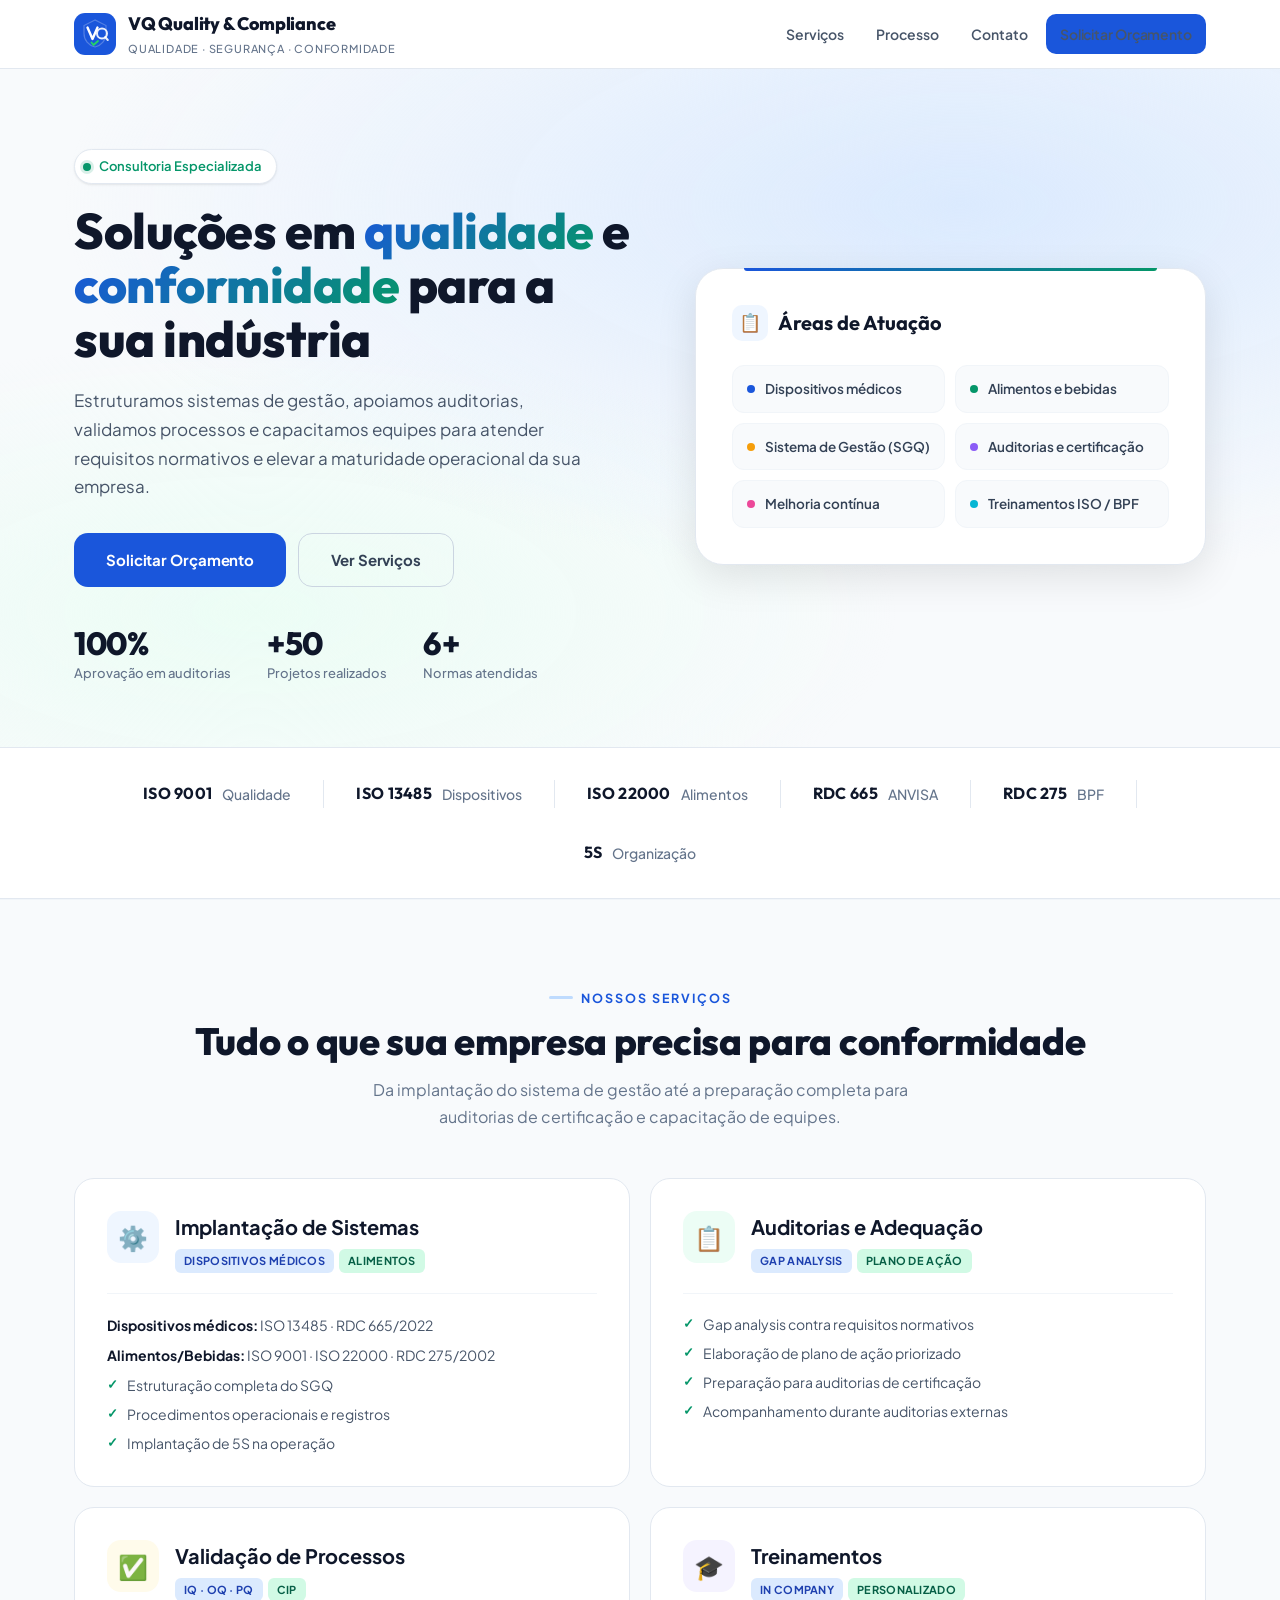
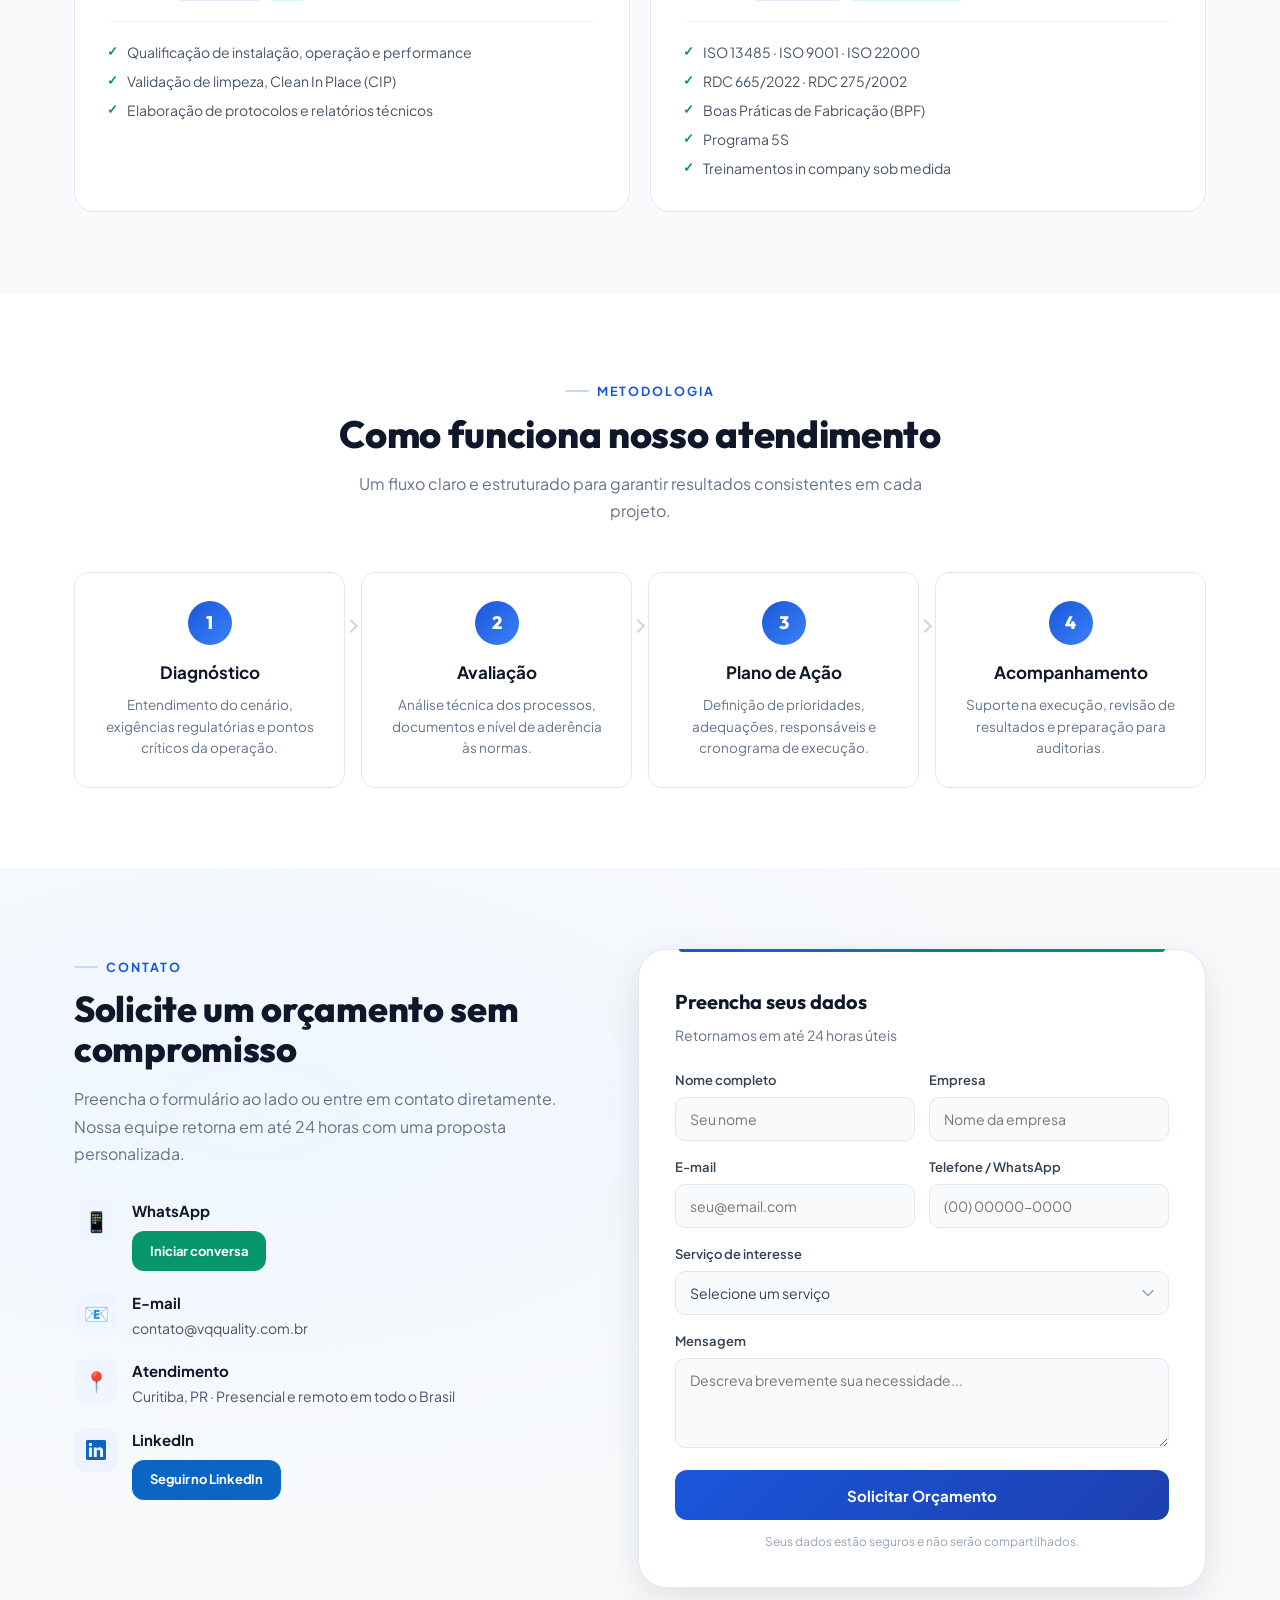
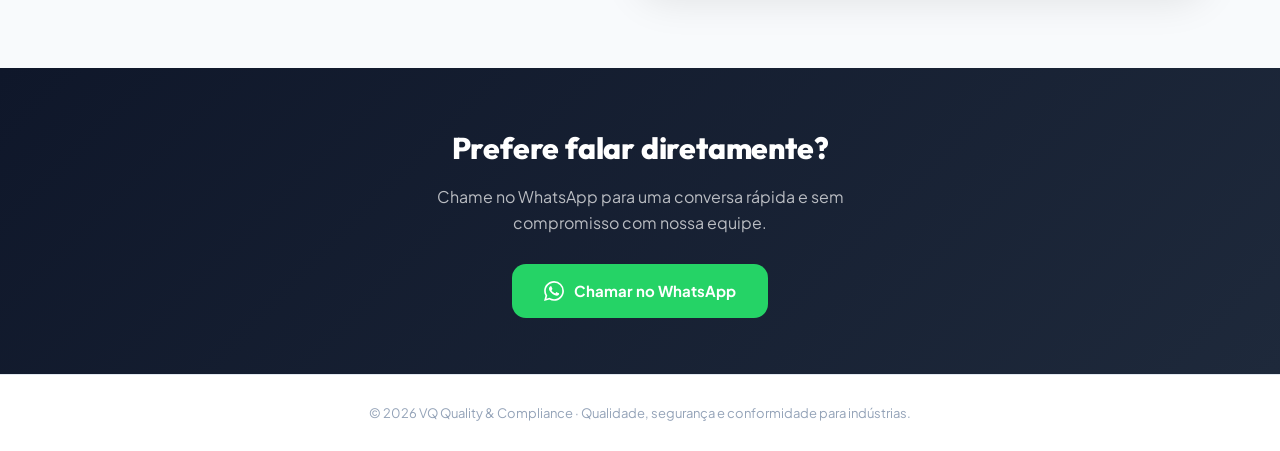
==== commit de1aa131: "Add LinkedIn contact section to index.html Added LinkedIn contact information with an icon and butto" ====
--- a/index.html
+++ b/index.html
@@ -768,6 +768,15 @@
                   Curitiba, PR · Presencial e remoto em todo o Brasil
                 </div>
               </div>
+              <div class="contact-item">
+                <div class="ci-icon" style="background:#EEF4FF;color:#0a66c2">
+                  <svg width="20" height="20" viewBox="0 0 24 24" fill="#0a66c2"><path d="M20.447 20.452h-3.554v-5.569c0-1.328-.027-3.037-1.852-3.037-1.853 0-2.136 1.445-2.136 2.939v5.667H9.351V9h3.414v1.561h.046c.477-.9 1.637-1.85 3.37-1.85 3.601 0 4.267 2.37 4.267 5.455v6.286zM5.337 7.433a2.062 2.062 0 01-2.063-2.065 2.064 2.064 0 112.063 2.065zm1.782 13.019H3.555V9h3.564v11.452zM22.225 0H1.771C.792 0 0 .774 0 1.729v20.542C0 23.227.792 24 1.771 24h20.451C23.2 24 24 23.227 24 22.271V1.729C24 .774 23.2 0 22.222 0h.003z"/></svg>
+                </div>
+                <div class="ci-text">
+                  <strong>LinkedIn</strong>
+                  <a href="https://www.linkedin.com/company/vq-quality-compliance/about/" target="_blank" class="btn btn-sm" style="margin-top:6px;background:#0a66c2;color:#fff">Seguir no LinkedIn</a>
+                </div>
+              </div>
             </div>
           </div>
 
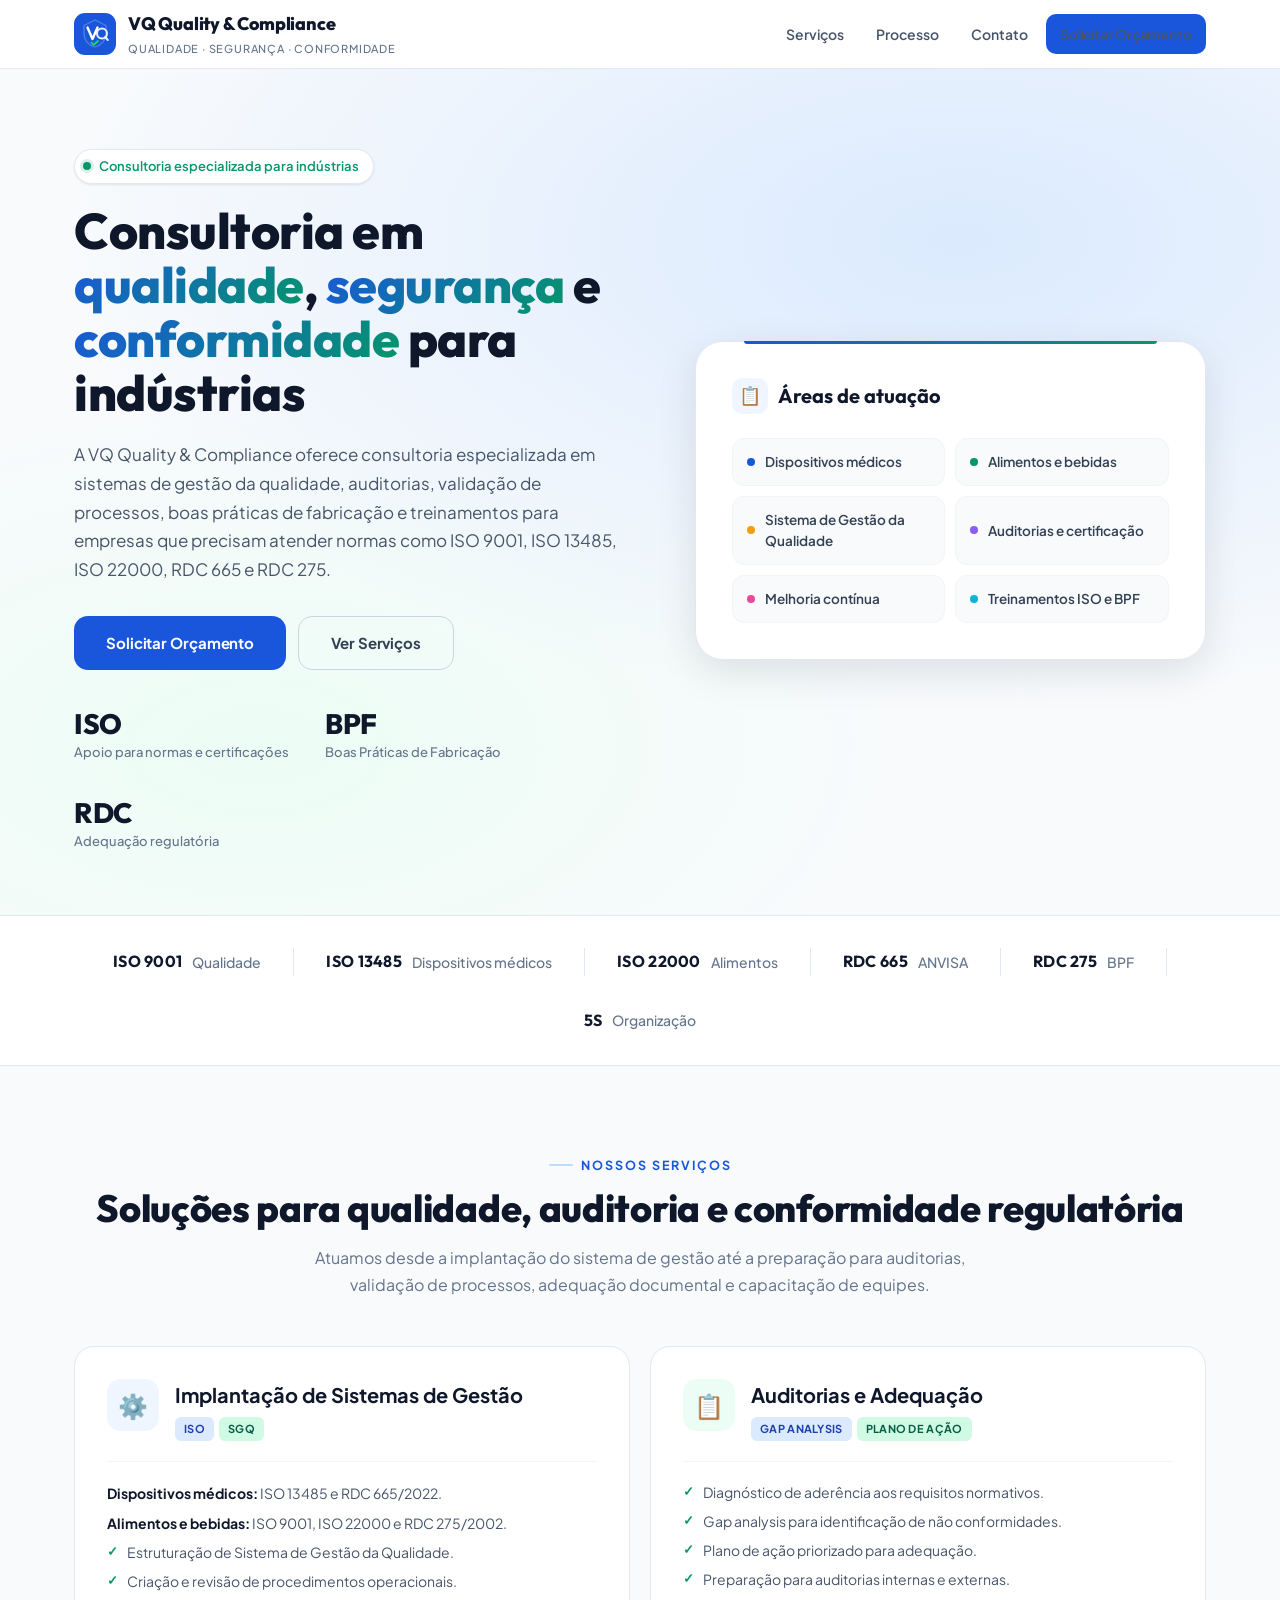
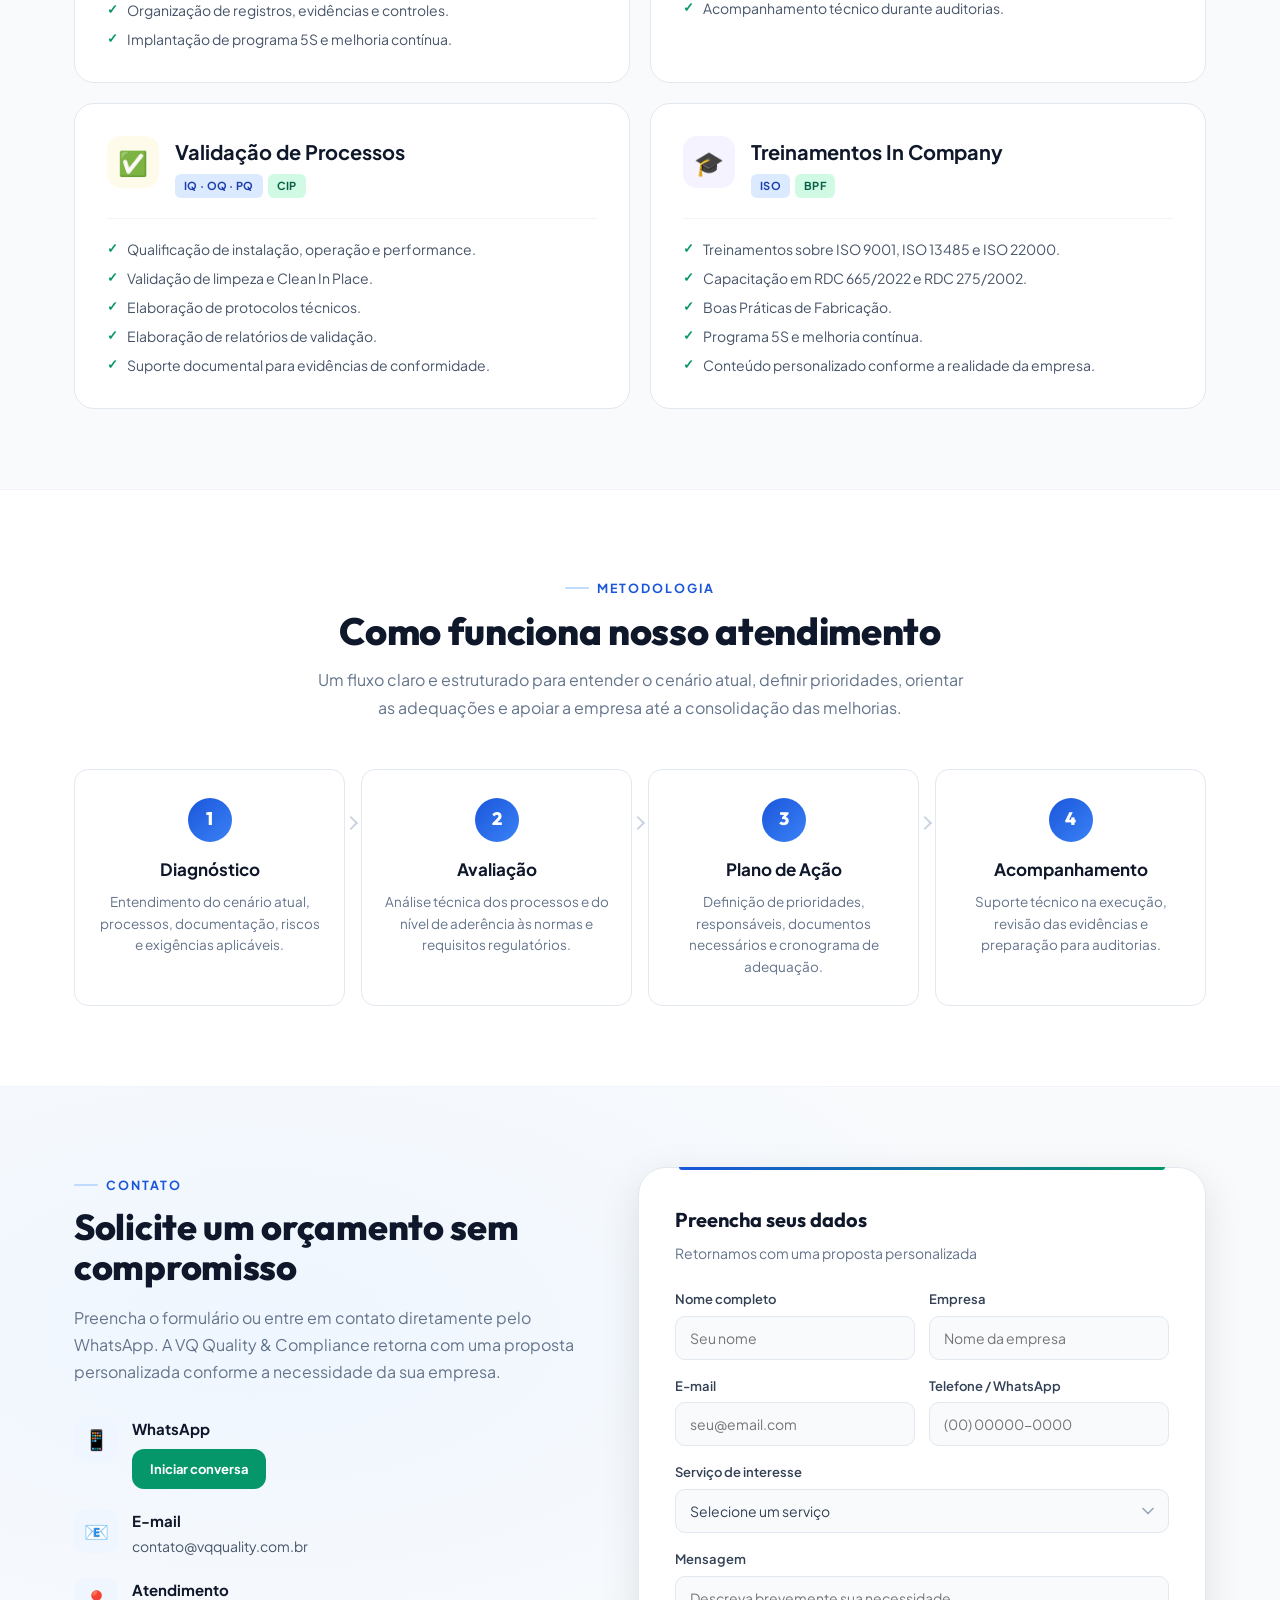
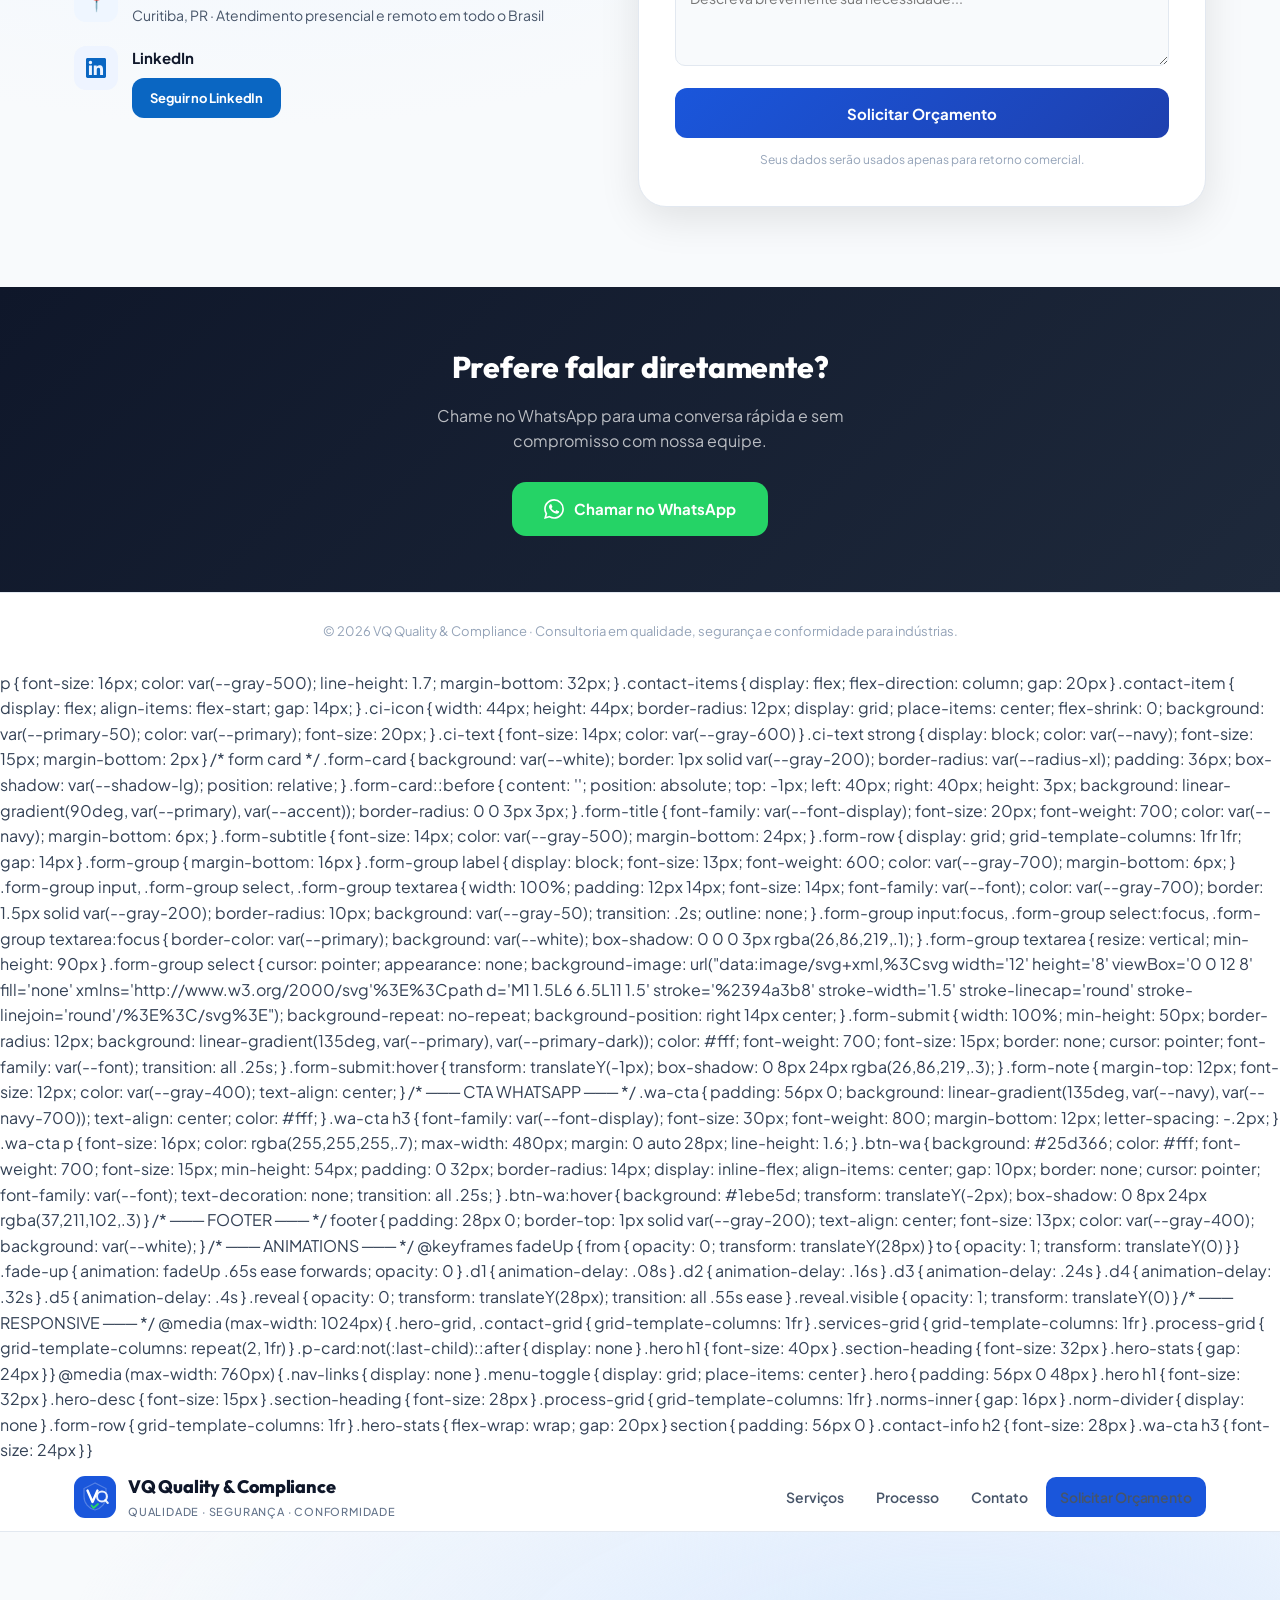
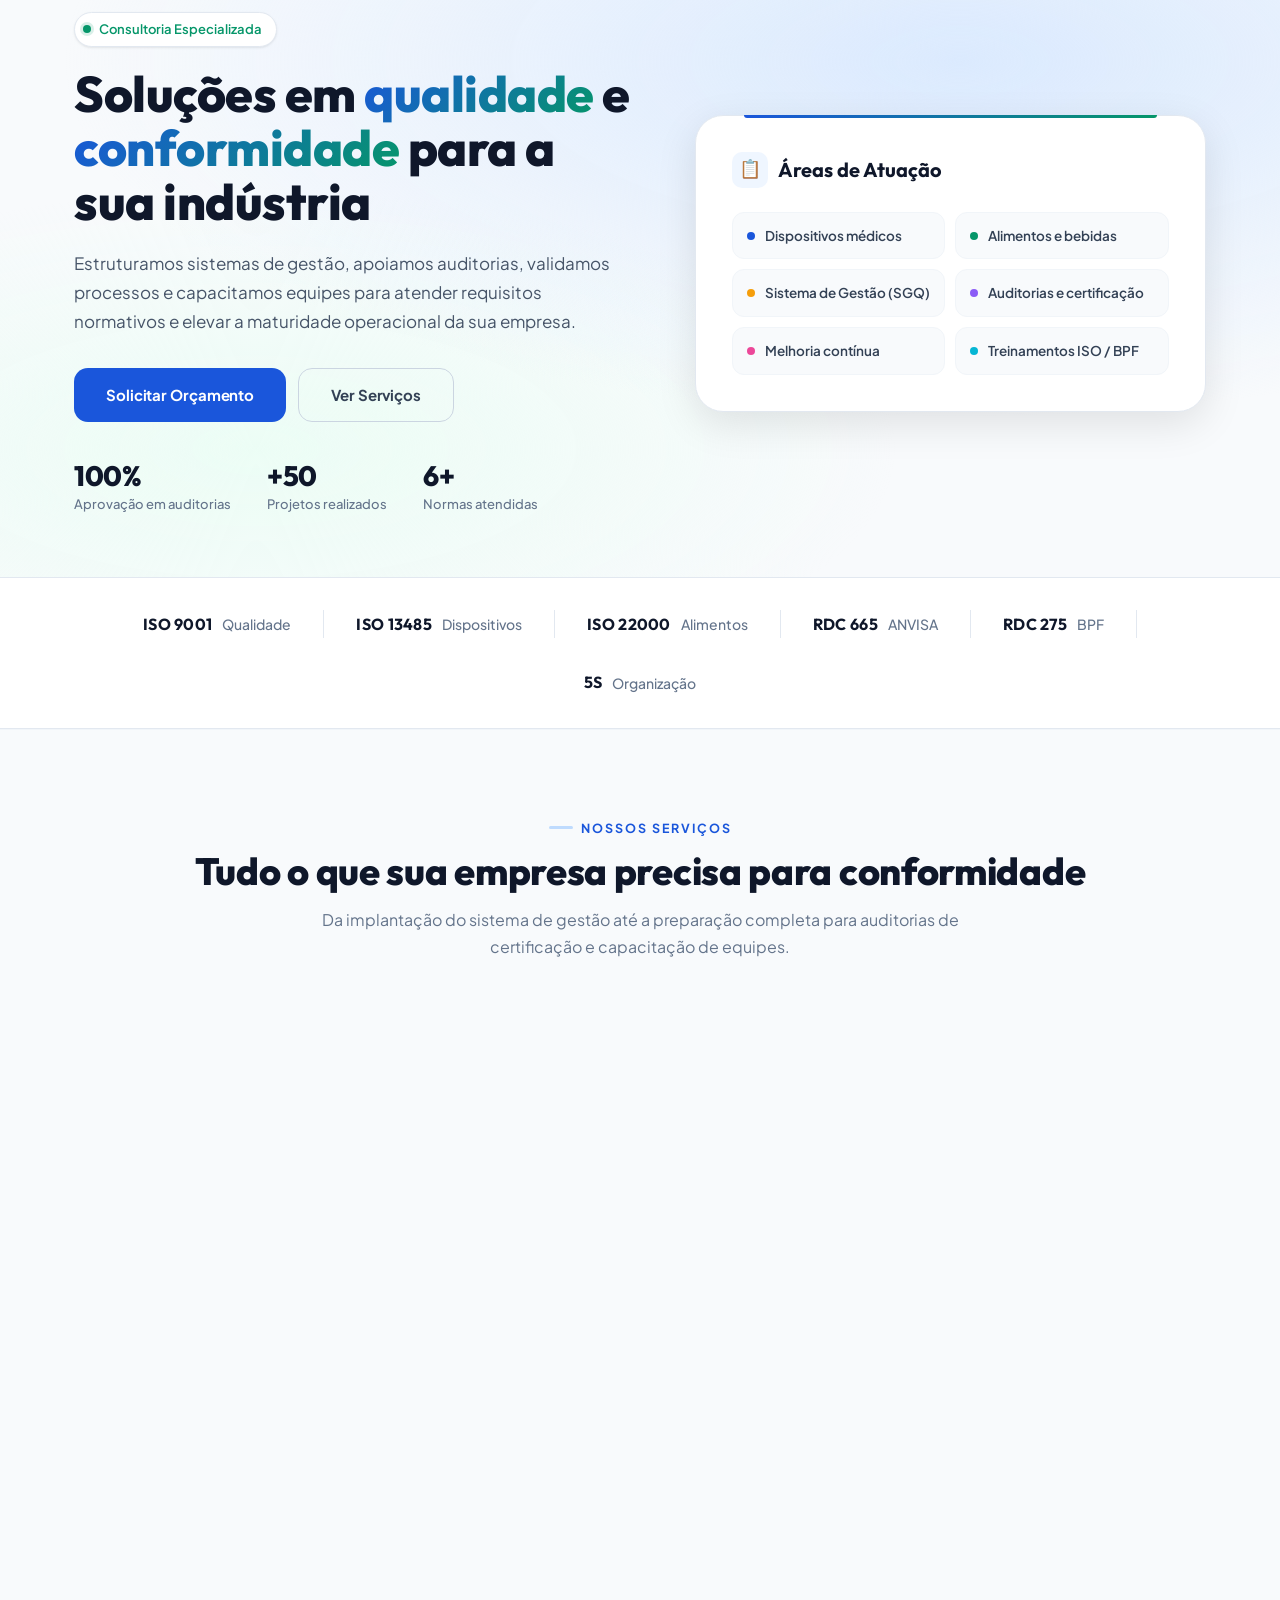
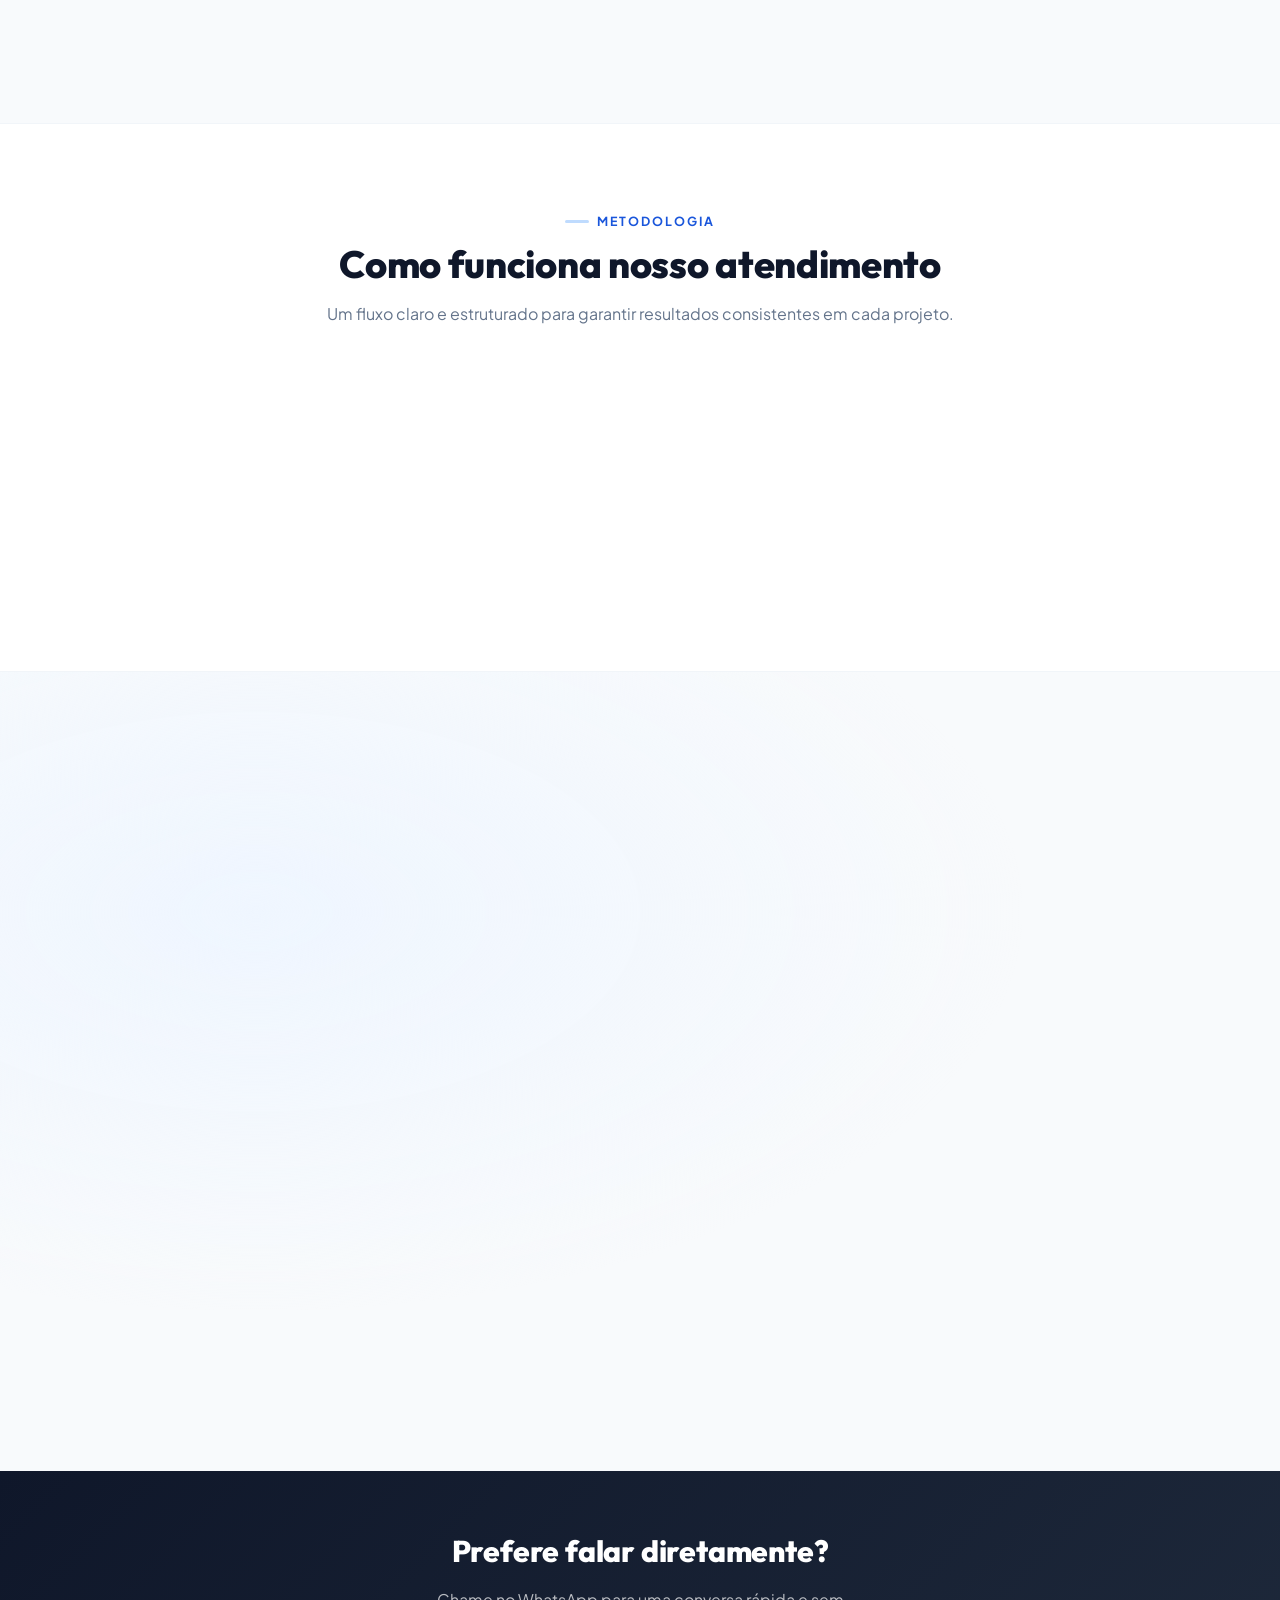
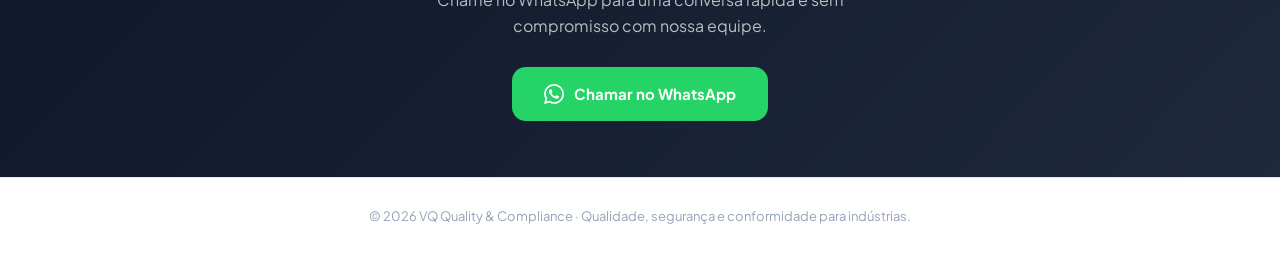
==== commit 2053fd68: "Update fmt.Println message from 'Hello' to 'Goodbye'" ====
--- a/index.html
+++ b/index.html
@@ -3,14 +3,67 @@
 <head>
   <meta charset="UTF-8" />
   <meta name="viewport" content="width=device-width, initial-scale=1.0" />
-  <title>VQ Quality & Compliance</title>
-  <meta name="description" content="Soluções especializadas em qualidade, segurança e conformidade para indústrias." />
+
+  <title>VQ Quality & Compliance | Consultoria em Qualidade, Segurança e Conformidade</title>
+
+  <meta
+    name="description"
+    content="Consultoria especializada em qualidade, segurança e conformidade para indústrias. Atuação com ISO 9001, ISO 13485, ISO 22000, RDC 665, RDC 275, auditorias, validação de processos, BPF e treinamentos."
+  />
+
+  <meta name="robots" content="index, follow" />
+  <meta name="author" content="VQ Quality & Compliance" />
+  <meta name="language" content="pt-BR" />
+  <meta name="theme-color" content="#1a56db" />
+
+  <link rel="canonical" href="https://www.vqquality.com.br/" />
+
+  <meta property="og:type" content="website" />
+  <meta property="og:title" content="VQ Quality & Compliance | Qualidade, Segurança e Conformidade" />
+  <meta
+    property="og:description"
+    content="Consultoria especializada em qualidade, segurança e conformidade para indústrias. ISO 9001, ISO 13485, ISO 22000, RDC 665, RDC 275, auditorias, validação de processos e treinamentos."
+  />
+  <meta property="og:url" content="https://www.vqquality.com.br/" />
+  <meta property="og:site_name" content="VQ Quality & Compliance" />
+  <meta property="og:locale" content="pt_BR" />
+
+  <script type="application/ld+json">
+  {
+    "@context": "https://schema.org",
+    "@type": "ProfessionalService",
+    "name": "VQ Quality & Compliance",
+    "url": "https://www.vqquality.com.br/",
+    "description": "Consultoria especializada em qualidade, segurança e conformidade para indústrias.",
+    "areaServed": "Brasil",
+    "address": {
+      "@type": "PostalAddress",
+      "addressLocality": "Curitiba",
+      "addressRegion": "PR",
+      "addressCountry": "BR"
+    },
+    "telephone": "+55 41 99588-9317",
+    "sameAs": [
+      "https://www.linkedin.com/company/vq-quality-compliance/about/"
+    ],
+    "serviceType": [
+      "Consultoria em qualidade",
+      "Consultoria em conformidade",
+      "Auditorias ISO",
+      "Validação de processos",
+      "Treinamentos ISO",
+      "Boas Práticas de Fabricação",
+      "Implantação de sistemas de gestão da qualidade"
+    ]
+  }
+  </script>
+
   <link rel="preconnect" href="https://fonts.googleapis.com">
   <link rel="preconnect" href="https://fonts.gstatic.com" crossorigin>
   <link href="https://fonts.googleapis.com/css2?family=Plus+Jakarta+Sans:wght@400;500;600;700;800&family=Outfit:wght@300;400;500;600;700;800&display=swap" rel="stylesheet">
+
   <style>
     :root {
-      /* palette - clean, trustworthy */
       --primary: #1a56db;
       --primary-dark: #1e40af;
       --primary-light: #3b82f6;
@@ -46,8 +99,16 @@
       --font-display: 'Outfit', sans-serif;
     }
 
-    * { box-sizing: border-box; margin: 0; padding: 0 }
-    html { scroll-behavior: smooth }
+    * {
+      box-sizing: border-box;
+      margin: 0;
+      padding: 0;
+    }
+
+    html {
+      scroll-behavior: smooth;
+    }
+
     body {
       font-family: var(--font);
       color: var(--gray-700);
@@ -56,56 +117,1495 @@
       line-height: 1.6;
     }
 
-    /* ─── UTILITY ─── */
-    .container { max-width: var(--max); margin: 0 auto; padding: 0 24px }
-
-    /* ─── HEADER ─── */
+    a {
+      color: inherit;
+    }
+
+    .container {
+      max-width: var(--max);
+      margin: 0 auto;
+      padding: 0 24px;
+    }
+
     header {
-      position: sticky; top: 0; z-index: 100;
+      position: sticky;
+      top: 0;
+      z-index: 100;
       background: rgba(255,255,255,.88);
       backdrop-filter: blur(16px) saturate(1.6);
       border-bottom: 1px solid var(--gray-200);
     }
+
     .nav-wrap {
-      display: flex; align-items: center; justify-content: space-between;
-      min-height: 68px; gap: 16px;
-    }
-    .brand { display: flex; align-items: center; gap: 12px; text-decoration: none }
+      display: flex;
+      align-items: center;
+      justify-content: space-between;
+      min-height: 68px;
+      gap: 16px;
+    }
+
+    .brand {
+      display: flex;
+      align-items: center;
+      gap: 12px;
+      text-decoration: none;
+    }
+
     .brand-label strong {
-      display: block; font-family: var(--font-display);
-      font-size: 18px; font-weight: 800; color: var(--navy); letter-spacing: -.2px;
-    }
+      display: block;
+      font-family: var(--font-display);
+      font-size: 18px;
+      font-weight: 800;
+      color: var(--navy);
+      letter-spacing: -.2px;
+    }
+
     .brand-label span {
-      display: block; font-size: 11px; font-weight: 500;
-      color: var(--gray-500); letter-spacing: .8px; text-transform: uppercase; margin-top: 1px;
-    }
-    .nav-links { display: flex; align-items: center; gap: 4px; list-style: none }
+      display: block;
+      font-size: 11px;
+      font-weight: 500;
+      color: var(--gray-500);
+      letter-spacing: .8px;
+      text-transform: uppercase;
+      margin-top: 1px;
+    }
+
+    .nav-links {
+      display: flex;
+      align-items: center;
+      gap: 4px;
+      list-style: none;
+    }
+
     .nav-links a {
-      color: var(--gray-600); text-decoration: none; font-size: 14px; font-weight: 600;
-      padding: 8px 14px; border-radius: 10px; transition: .2s;
-    }
-    .nav-links a:hover { color: var(--primary); background: var(--primary-50) }
-
-    /* buttons */
+      color: var(--gray-600);
+      text-decoration: none;
+      font-size: 14px;
+      font-weight: 600;
+      padding: 8px 14px;
+      border-radius: 10px;
+      transition: .2s;
+    }
+
+    .nav-links a:hover {
+      color: var(--primary);
+      background: var(--primary-50);
+    }
+
     .btn {
-      display: inline-flex; align-items: center; justify-content: center; gap: 8px;
-      min-height: 46px; padding: 0 24px; border-radius: 12px; font-weight: 700;
-      font-size: 14px; text-decoration: none; border: none; cursor: pointer;
-      font-family: var(--font); transition: all .25s ease; letter-spacing: -.1px;
-    }
-    .btn-primary { background: var(--primary); color: #fff }
-    .btn-primary:hover { background: var(--primary-dark); transform: translateY(-1px); box-shadow: 0 8px 24px rgba(26,86,219,.28) }
-    .btn-accent { background: var(--accent); color: #fff }
-    .btn-accent:hover { background: #047857; transform: translateY(-1px); box-shadow: 0 8px 24px rgba(5,150,105,.28) }
-    .btn-outline { background: transparent; color: var(--gray-700); border: 1.5px solid var(--gray-300) }
-    .btn-outline:hover { border-color: var(--primary); color: var(--primary); background: var(--primary-50) }
-    .btn-white { background: #fff; color: var(--navy); box-shadow: var(--shadow-sm) }
-    .btn-white:hover { box-shadow: var(--shadow); transform: translateY(-1px) }
-    .btn-lg { min-height: 54px; padding: 0 32px; font-size: 15px; border-radius: 14px }
-    .btn-sm { min-height: 40px; padding: 0 18px; font-size: 13px }
+      display: inline-flex;
+      align-items: center;
+      justify-content: center;
+      gap: 8px;
+      min-height: 46px;
+      padding: 0 24px;
+      border-radius: 12px;
+      font-weight: 700;
+      font-size: 14px;
+      text-decoration: none;
+      border: none;
+      cursor: pointer;
+      font-family: var(--font);
+      transition: all .25s ease;
+      letter-spacing: -.1px;
+    }
+
+    .btn-primary {
+      background: var(--primary);
+      color: #fff;
+    }
+
+    .btn-primary:hover {
+      background: var(--primary-dark);
+      transform: translateY(-1px);
+      box-shadow: 0 8px 24px rgba(26,86,219,.28);
+    }
+
+    .btn-accent {
+      background: var(--accent);
+      color: #fff;
+    }
+
+    .btn-accent:hover {
+      background: #047857;
+      transform: translateY(-1px);
+      box-shadow: 0 8px 24px rgba(5,150,105,.28);
+    }
+
+    .btn-outline {
+      background: transparent;
+      color: var(--gray-700);
+      border: 1.5px solid var(--gray-300);
+    }
+
+    .btn-outline:hover {
+      border-color: var(--primary);
+      color: var(--primary);
+      background: var(--primary-50);
+    }
+
+    .btn-lg {
+      min-height: 54px;
+      padding: 0 32px;
+      font-size: 15px;
+      border-radius: 14px;
+    }
+
+    .btn-sm {
+      min-height: 40px;
+      padding: 0 18px;
+      font-size: 13px;
+    }
 
     .menu-toggle {
-      display: none; background: none; border: 1.5px solid var(--gray-300);
+      display: none;
+      background: none;
+      border: 1.5px solid var(--gray-300);
+      color: var(--gray-700);
+      cursor: pointer;
+      width: 40px;
+      height: 40px;
+      border-radius: 10px;
+    }
+
+    .hero {
+      padding: 80px 0 64px;
+      background:
+        radial-gradient(ellipse 70% 55% at 75% 20%, var(--primary-100), transparent),
+        radial-gradient(ellipse 50% 40% at 20% 80%, var(--accent-50), transparent),
+        var(--gray-50);
+      position: relative;
+      overflow: hidden;
+    }
+
+    .hero::after {
+      content: '';
+      position: absolute;
+      bottom: 0;
+      left: 0;
+      right: 0;
+      height: 1px;
+      background: var(--gray-200);
+    }
+
+    .hero-grid {
+      display: grid;
+      grid-template-columns: 1.05fr .95fr;
+      gap: 56px;
+      align-items: center;
+    }
+
+    .hero-badge {
+      display: inline-flex;
+      align-items: center;
+      gap: 8px;
+      background: var(--white);
+      border: 1px solid var(--gray-200);
+      padding: 6px 14px 6px 8px;
+      border-radius: 999px;
+      font-size: 13px;
+      font-weight: 600;
+      color: var(--accent);
+      box-shadow: var(--shadow-sm);
+      margin-bottom: 20px;
+    }
+
+    .hero-badge .dot {
+      width: 8px;
+      height: 8px;
+      border-radius: 50%;
+      background: var(--accent);
+      box-shadow: 0 0 0 3px rgba(5,150,105,.15);
+      animation: pulse 2s infinite;
+    }
+
+    @keyframes pulse {
+      0%, 100% {
+        box-shadow: 0 0 0 3px rgba(5,150,105,.15);
+      }
+      50% {
+        box-shadow: 0 0 0 6px rgba(5,150,105,.08);
+      }
+    }
+
+    .hero h1 {
+      font-family: var(--font-display);
+      font-size: 50px;
+      font-weight: 800;
+      line-height: 1.08;
+      color: var(--navy);
+      letter-spacing: -.5px;
+      margin-bottom: 20px;
+    }
+
+    .hero h1 .highlight {
+      background: linear-gradient(135deg, var(--primary), var(--accent));
+      -webkit-background-clip: text;
+      -webkit-text-fill-color: transparent;
+      background-clip: text;
+    }
+
+    .hero-desc {
+      font-size: 17px;
+      line-height: 1.7;
+      color: var(--gray-600);
+      max-width: 560px;
+      margin-bottom: 32px;
+    }
+
+    .hero-actions {
+      display: flex;
+      flex-wrap: wrap;
+      gap: 12px;
+      margin-bottom: 40px;
+    }
+
+    .hero-stats {
+      display: flex;
+      gap: 36px;
+      flex-wrap: wrap;
+    }
+
+    .stat {
+      text-align: left;
+    }
+
+    .stat-num {
+      font-family: var(--font-display);
+      font-size: 28px;
+      font-weight: 800;
+      color: var(--navy);
+      letter-spacing: -.5px;
+      line-height: 1;
+    }
+
+    .stat-label {
+      font-size: 13px;
+      color: var(--gray-500);
+      font-weight: 500;
+      margin-top: 4px;
+    }
+
+    .hero-visual {
+      background: var(--white);
+      border: 1px solid var(--gray-200);
+      border-radius: var(--radius-xl);
+      padding: 36px;
+      box-shadow: var(--shadow-lg);
+      position: relative;
+    }
+
+    .hero-visual::before {
+      content: '';
+      position: absolute;
+      top: -1px;
+      left: 48px;
+      right: 48px;
+      height: 3px;
+      background: linear-gradient(90deg, var(--primary), var(--accent));
+      border-radius: 0 0 3px 3px;
+    }
+
+    .hv-title {
+      font-family: var(--font-display);
+      font-size: 20px;
+      font-weight: 700;
+      color: var(--navy);
+      margin-bottom: 24px;
+      display: flex;
+      align-items: center;
+      gap: 10px;
+    }
+
+    .hv-title .icon-circle {
+      width: 36px;
+      height: 36px;
+      border-radius: 10px;
+      display: grid;
+      place-items: center;
+      background: var(--primary-50);
+      color: var(--primary);
+      font-size: 18px;
+    }
+
+    .areas-grid {
+      display: grid;
+      grid-template-columns: 1fr 1fr;
+      gap: 10px;
+    }
+
+    .area-chip {
+      display: flex;
+      align-items: center;
+      gap: 10px;
+      padding: 12px 14px;
+      border-radius: 12px;
+      background: var(--gray-50);
+      border: 1px solid var(--gray-100);
+      font-size: 13.5px;
+      font-weight: 600;
+      color: var(--gray-700);
+      transition: all .2s;
+    }
+
+    .area-chip:hover {
+      border-color: var(--primary-200);
+      background: var(--primary-50);
+    }
+
+    .area-chip .chip-dot {
+      width: 8px;
+      height: 8px;
+      border-radius: 50%;
+      flex-shrink: 0;
+    }
+
+    .area-chip:nth-child(1) .chip-dot { background: var(--primary); }
+    .area-chip:nth-child(2) .chip-dot { background: var(--accent); }
+    .area-chip:nth-child(3) .chip-dot { background: #f59e0b; }
+    .area-chip:nth-child(4) .chip-dot { background: #8b5cf6; }
+    .area-chip:nth-child(5) .chip-dot { background: #ec4899; }
+    .area-chip:nth-child(6) .chip-dot { background: #06b6d4; }
+
+    .norms-bar {
+      padding: 32px 0;
+      border-bottom: 1px solid var(--gray-200);
+      background: var(--white);
+    }
+
+    .norms-inner {
+      display: flex;
+      align-items: center;
+      justify-content: center;
+      flex-wrap: wrap;
+      gap: 32px;
+    }
+
+    .norm {
+      display: flex;
+      align-items: center;
+      gap: 10px;
+      font-size: 14px;
+      color: var(--gray-500);
+      font-weight: 500;
+    }
+
+    .norm strong {
+      font-family: var(--font-display);
+      font-size: 16px;
+      font-weight: 700;
+      color: var(--navy);
+      letter-spacing: .3px;
+    }
+
+    .norm-divider {
+      width: 1px;
+      height: 28px;
+      background: var(--gray-200);
+    }
+
+    section {
+      padding: 80px 0;
+    }
+
+    .section-label {
+      display: inline-flex;
+      align-items: center;
+      gap: 8px;
+      font-size: 12.5px;
+      font-weight: 700;
+      text-transform: uppercase;
+      letter-spacing: 2px;
+      color: var(--primary);
+      margin-bottom: 12px;
+    }
+
+    .section-label .label-line {
+      width: 24px;
+      height: 2.5px;
+      border-radius: 2px;
+      background: var(--primary-200);
+    }
+
+    .section-heading {
+      font-family: var(--font-display);
+      font-size: 38px;
+      font-weight: 800;
+      color: var(--navy);
+      line-height: 1.12;
+      letter-spacing: -.3px;
+      margin-bottom: 14px;
+    }
+
+    .section-desc {
+      font-size: 16px;
+      line-height: 1.7;
+      color: var(--gray-500);
+      max-width: 650px;
+      margin-bottom: 48px;
+    }
+
+    .center {
+      text-align: center;
+    }
+
+    .center .section-desc {
+      margin-left: auto;
+      margin-right: auto;
+    }
+
+    .services-section {
+      background: var(--gray-50);
+      border-top: 1px solid var(--gray-100);
+      border-bottom: 1px solid var(--gray-100);
+    }
+
+    .services-grid {
+      display: grid;
+      grid-template-columns: repeat(2, 1fr);
+      gap: 20px;
+    }
+
+    .s-card {
+      background: var(--white);
+      border: 1px solid var(--gray-200);
+      border-radius: var(--radius-lg);
+      padding: 32px;
+      transition: all .3s ease;
+      position: relative;
+    }
+
+    .s-card:hover {
+      border-color: var(--primary-200);
+      box-shadow: var(--shadow-lg);
+      transform: translateY(-4px);
+    }
+
+    .s-card-header {
+      display: flex;
+      align-items: flex-start;
+      gap: 16px;
+      padding-bottom: 20px;
+      margin-bottom: 20px;
+      border-bottom: 1px solid var(--gray-100);
+    }
+
+    .s-icon {
+      width: 52px;
+      height: 52px;
+      border-radius: 14px;
+      display: grid;
+      place-items: center;
+      font-size: 24px;
+      flex-shrink: 0;
+    }
+
+    .s-icon.blue {
+      background: var(--primary-50);
+      color: var(--primary);
+    }
+
+    .s-icon.green {
+      background: var(--accent-50);
+      color: var(--accent);
+    }
+
+    .s-icon.amber {
+      background: #fffbeb;
+      color: #d97706;
+    }
+
+    .s-icon.purple {
+      background: #f5f3ff;
+      color: #7c3aed;
+    }
+
+    .s-card h3 {
+      font-size: 20px;
+      font-weight: 700;
+      color: var(--navy);
+      margin-bottom: 6px;
+    }
+
+    .s-tags {
+      display: flex;
+      flex-wrap: wrap;
+      gap: 5px;
+    }
+
+    .s-tag {
+      font-size: 11px;
+      font-weight: 700;
+      padding: 3px 9px;
+      border-radius: 6px;
+      text-transform: uppercase;
+      letter-spacing: .3px;
+    }
+
+    .s-tag.blue {
+      background: var(--primary-100);
+      color: var(--primary-dark);
+    }
+
+    .s-tag.green {
+      background: #d1fae5;
+      color: #065f46;
+    }
+
+    .s-card p {
+      font-size: 14px;
+      color: var(--gray-600);
+      line-height: 1.6;
+      margin-bottom: 8px;
+    }
+
+    .s-card p strong {
+      color: var(--navy);
+    }
+
+    .s-card ul {
+      list-style: none;
+      display: flex;
+      flex-direction: column;
+      gap: 8px;
+    }
+
+    .s-card li {
+      font-size: 14px;
+      color: var(--gray-600);
+      padding-left: 20px;
+      position: relative;
+      line-height: 1.5;
+    }
+
+    .s-card li::before {
+      content: '✓';
+      position: absolute;
+      left: 0;
+      top: 0;
+      color: var(--accent);
+      font-weight: 700;
+      font-size: 13px;
+    }
+
+    .process-grid {
+      display: grid;
+      grid-template-columns: repeat(4, 1fr);
+      gap: 16px;
+    }
+
+    .p-card {
+      padding: 28px 22px;
+      border-radius: var(--radius);
+      background: var(--white);
+      border: 1px solid var(--gray-200);
+      text-align: center;
+      transition: all .3s;
+      position: relative;
+    }
+
+    .p-card:hover {
+      border-color: var(--primary-200);
+      box-shadow: var(--shadow);
+      transform: translateY(-3px);
+    }
+
+    .p-num {
+      display: inline-flex;
+      align-items: center;
+      justify-content: center;
+      width: 44px;
+      height: 44px;
+      border-radius: 50%;
+      background: linear-gradient(135deg, var(--primary), var(--primary-light));
+      color: #fff;
+      font-family: var(--font-display);
+      font-weight: 800;
+      font-size: 18px;
+      margin-bottom: 14px;
+    }
+
+    .p-card h4 {
+      font-size: 17px;
+      font-weight: 700;
+      color: var(--navy);
+      margin-bottom: 8px;
+    }
+
+    .p-card p {
+      font-size: 13.5px;
+      color: var(--gray-500);
+      line-height: 1.6;
+    }
+
+    .p-card:not(:last-child)::after {
+      content: '';
+      position: absolute;
+      top: 48px;
+      right: -12px;
+      width: 8px;
+      height: 8px;
+      border-top: 2px solid var(--gray-300);
+      border-right: 2px solid var(--gray-300);
+      transform: rotate(45deg);
+      z-index: 2;
+    }
+
+    .contact-section {
+      background:
+        radial-gradient(ellipse 60% 50% at 20% 30%, var(--primary-50), transparent),
+        var(--gray-50);
+      border-top: 1px solid var(--gray-100);
+    }
+
+    .contact-grid {
+      display: grid;
+      grid-template-columns: 1fr 1.1fr;
+      gap: 48px;
+      align-items: start;
+    }
+
+    .contact-info h2 {
+      font-family: var(--font-display);
+      font-size: 36px;
+      font-weight: 800;
+      color: var(--navy);
+      line-height: 1.12;
+      margin-bottom: 16px;
+      letter-spacing: -.3px;
+    }
+
+    .contact-info > p {
+      font-size: 16px;
+      color: var(--gray-500);
+      line-height: 1.7;
+      margin-bottom: 32px;
+    }
+
+    .contact-items {
+      display: flex;
+      flex-direction: column;
+      gap: 20px;
+    }
+
+    .contact-item {
+      display: flex;
+      align-items: flex-start;
+      gap: 14px;
+    }
+
+    .ci-icon {
+      width: 44px;
+      height: 44px;
+      border-radius: 12px;
+      display: grid;
+      place-items: center;
+      flex-shrink: 0;
+      background: var(--primary-50);
+      color: var(--primary);
+      font-size: 20px;
+    }
+
+    .ci-text {
+      font-size: 14px;
+      color: var(--gray-600);
+    }
+
+    .ci-text strong {
+      display: block;
+      color: var(--navy);
+      font-size: 15px;
+      margin-bottom: 2px;
+    }
+
+    .form-card {
+      background: var(--white);
+      border: 1px solid var(--gray-200);
+      border-radius: var(--radius-xl);
+      padding: 36px;
+      box-shadow: var(--shadow-lg);
+      position: relative;
+    }
+
+    .form-card::before {
+      content: '';
+      position: absolute;
+      top: -1px;
+      left: 40px;
+      right: 40px;
+      height: 3px;
+      background: linear-gradient(90deg, var(--primary), var(--accent));
+      border-radius: 0 0 3px 3px;
+    }
+
+    .form-title {
+      font-family: var(--font-display);
+      font-size: 20px;
+      font-weight: 700;
+      color: var(--navy);
+      margin-bottom: 6px;
+    }
+
+    .form-subtitle {
+      font-size: 14px;
+      color: var(--gray-500);
+      margin-bottom: 24px;
+    }
+
+    .form-row {
+      display: grid;
+      grid-template-columns: 1fr 1fr;
+      gap: 14px;
+    }
+
+    .form-group {
+      margin-bottom: 16px;
+    }
+
+    .form-group label {
+      display: block;
+      font-size: 13px;
+      font-weight: 600;
+      color: var(--gray-700);
+      margin-bottom: 6px;
+    }
+
+    .form-group input,
+    .form-group select,
+    .form-group textarea {
+      width: 100%;
+      padding: 12px 14px;
+      font-size: 14px;
+      font-family: var(--font);
+      color: var(--gray-700);
+      border: 1.5px solid var(--gray-200);
+      border-radius: 10px;
+      background: var(--gray-50);
+      transition: .2s;
+      outline: none;
+    }
+
+    .form-group input:focus,
+    .form-group select:focus,
+    .form-group textarea:focus {
+      border-color: var(--primary);
+      background: var(--white);
+      box-shadow: 0 0 0 3px rgba(26,86,219,.1);
+    }
+
+    .form-group textarea {
+      resize: vertical;
+      min-height: 90px;
+    }
+
+    .form-group select {
+      cursor: pointer;
+      appearance: none;
+      background-image: url("data:image/svg+xml,%3Csvg width='12' height='8' viewBox='0 0 12 8' fill='none' xmlns='http://www.w3.org/2000/svg'%3E%3Cpath d='M1 1.5L6 6.5L11 1.5' stroke='%2394a3b8' stroke-width='1.5' stroke-linecap='round' stroke-linejoin='round'/%3E%3C/svg%3E");
+      background-repeat: no-repeat;
+      background-position: right 14px center;
+    }
+
+    .form-submit {
+      width: 100%;
+      min-height: 50px;
+      border-radius: 12px;
+      background: linear-gradient(135deg, var(--primary), var(--primary-dark));
+      color: #fff;
+      font-weight: 700;
+      font-size: 15px;
+      border: none;
+      cursor: pointer;
+      font-family: var(--font);
+      transition: all .25s;
+    }
+
+    .form-submit:hover {
+      transform: translateY(-1px);
+      box-shadow: 0 8px 24px rgba(26,86,219,.3);
+    }
+
+    .form-note {
+      margin-top: 12px;
+      font-size: 12px;
+      color: var(--gray-400);
+      text-align: center;
+    }
+
+    .wa-cta {
+      padding: 56px 0;
+      background: linear-gradient(135deg, var(--navy), var(--navy-700));
+      text-align: center;
+      color: #fff;
+    }
+
+    .wa-cta h3 {
+      font-family: var(--font-display);
+      font-size: 30px;
+      font-weight: 800;
+      margin-bottom: 12px;
+      letter-spacing: -.2px;
+    }
+
+    .wa-cta p {
+      font-size: 16px;
+      color: rgba(255,255,255,.7);
+      max-width: 480px;
+      margin: 0 auto 28px;
+      line-height: 1.6;
+    }
+
+    .btn-wa {
+      background: #25d366;
+      color: #fff;
+      font-weight: 700;
+      font-size: 15px;
+      min-height: 54px;
+      padding: 0 32px;
+      border-radius: 14px;
+      display: inline-flex;
+      align-items: center;
+      gap: 10px;
+      border: none;
+      cursor: pointer;
+      font-family: var(--font);
+      text-decoration: none;
+      transition: all .25s;
+    }
+
+    .btn-wa:hover {
+      background: #1ebe5d;
+      transform: translateY(-2px);
+      box-shadow: 0 8px 24px rgba(37,211,102,.3);
+    }
+
+    footer {
+      padding: 28px 0;
+      border-top: 1px solid var(--gray-200);
+      text-align: center;
+      font-size: 13px;
+      color: var(--gray-400);
+      background: var(--white);
+    }
+
+    @keyframes fadeUp {
+      from {
+        opacity: 0;
+        transform: translateY(28px);
+      }
+      to {
+        opacity: 1;
+        transform: translateY(0);
+      }
+    }
+
+    .fade-up {
+      animation: fadeUp .65s ease forwards;
+      opacity: 0;
+    }
+
+    .d1 { animation-delay: .08s; }
+    .d2 { animation-delay: .16s; }
+    .d3 { animation-delay: .24s; }
+    .d4 { animation-delay: .32s; }
+    .d5 { animation-delay: .4s; }
+
+    .reveal {
+      opacity: 0;
+      transform: translateY(28px);
+      transition: all .55s ease;
+    }
+
+    .reveal.visible {
+      opacity: 1;
+      transform: translateY(0);
+    }
+
+    @media (max-width: 1024px) {
+      .hero-grid,
+      .contact-grid {
+        grid-template-columns: 1fr;
+      }
+
+      .services-grid {
+        grid-template-columns: 1fr;
+      }
+
+      .process-grid {
+        grid-template-columns: repeat(2, 1fr);
+      }
+
+      .p-card:not(:last-child)::after {
+        display: none;
+      }
+
+      .hero h1 {
+        font-size: 40px;
+      }
+
+      .section-heading {
+        font-size: 32px;
+      }
+
+      .hero-stats {
+        gap: 24px;
+      }
+    }
+
+    @media (max-width: 760px) {
+      .brand-label strong {
+        font-size: 15px;
+      }
+
+      .brand-label span {
+        font-size: 9.5px;
+        letter-spacing: .4px;
+      }
+
+      .nav-links {
+        display: none;
+      }
+
+      .nav-links.mob-open {
+        display: flex !important;
+        flex-direction: column;
+        position: absolute;
+        top: 68px;
+        left: 0;
+        right: 0;
+        background: rgba(255,255,255,.97);
+        backdrop-filter: blur(16px);
+        padding: 12px 24px 20px;
+        gap: 2px;
+        border-bottom: 1px solid var(--gray-200);
+        box-shadow: 0 12px 32px rgba(0,0,0,.08);
+      }
+
+      .nav-links.mob-open a {
+        padding: 12px 16px;
+        width: 100%;
+        border-radius: 10px;
+      }
+
+      .nav-links.mob-open .btn {
+        margin-top: 8px;
+        justify-content: center;
+      }
+
+      .menu-toggle {
+        display: grid;
+        place-items: center;
+      }
+
+      .hero {
+        padding: 56px 0 48px;
+      }
+
+      .hero h1 {
+        font-size: 32px;
+      }
+
+      .hero-desc {
+        font-size: 15px;
+      }
+
+      .section-heading {
+        font-size: 28px;
+      }
+
+      .process-grid {
+        grid-template-columns: 1fr;
+      }
+
+      .areas-grid {
+        grid-template-columns: 1fr;
+      }
+
+      .norms-inner {
+        gap: 16px;
+      }
+
+      .norm-divider {
+        display: none;
+      }
+
+      .form-row {
+        grid-template-columns: 1fr;
+      }
+
+      .hero-stats {
+        flex-wrap: wrap;
+        gap: 20px;
+      }
+
+      section {
+        padding: 56px 0;
+      }
+
+      .contact-info h2 {
+        font-size: 28px;
+      }
+
+      .wa-cta h3 {
+        font-size: 24px;
+      }
+
+      .form-card,
+      .hero-visual,
+      .s-card {
+        padding: 24px;
+      }
+    }
+  </style>
+</head>
+
+<body>
+  <header>
+    <div class="container nav-wrap">
+      <a href="https://www.vqquality.com.br/" class="brand" aria-label="VQ Quality & Compliance">
+        <svg width="42" height="42" viewBox="0 0 42 42" fill="none" xmlns="http://www.w3.org/2000/svg" aria-hidden="true">
+          <rect width="42" height="42" rx="11" fill="#1a56db"/>
+          <path d="M21 7L10 12.5V20.5C10 27 14.5 32.5 21 34C27.5 32.5 32 27 32 20.5V12.5L21 7Z" fill="none" stroke="rgba(255,255,255,.25)" stroke-width="1.2"/>
+          <path d="M13.5 14.5L18.5 26L23.5 14.5" stroke="#fff" stroke-width="2.4" stroke-linecap="round" stroke-linejoin="round" fill="none"/>
+          <circle cx="28" cy="20.5" r="5" stroke="#fff" stroke-width="2" fill="none" opacity=".9"/>
+          <line x1="31.2" y1="24" x2="33.8" y2="27" stroke="#fff" stroke-width="2" stroke-linecap="round" opacity=".9"/>
+          <path d="M17.5 29.5L19.5 32L24 28" stroke="#25d366" stroke-width="1.8" stroke-linecap="round" stroke-linejoin="round" fill="none"/>
+        </svg>
+
+        <div class="brand-label">
+          <strong>VQ Quality & Compliance</strong>
+          <span>Qualidade · Segurança · Conformidade</span>
+        </div>
+      </a>
+
+      <nav aria-label="Menu principal">
+        <ul class="nav-links">
+          <li><a href="#servicos">Serviços</a></li>
+          <li><a href="#processo">Processo</a></li>
+          <li><a href="#contato">Contato</a></li>
+          <li><a class="btn btn-primary btn-sm" href="#contato">Solicitar Orçamento</a></li>
+        </ul>
+      </nav>
+
+      <button class="menu-toggle" aria-label="Abrir menu" onclick="toggleMenu()">
+        <svg width="20" height="20" viewBox="0 0 24 24" fill="none" stroke="currentColor" stroke-width="2.2" stroke-linecap="round" aria-hidden="true">
+          <line x1="3" y1="6" x2="21" y2="6"/>
+          <line x1="3" y1="12" x2="21" y2="12"/>
+          <line x1="3" y1="18" x2="21" y2="18"/>
+        </svg>
+      </button>
+    </div>
+  </header>
+
+  <main>
+    <section class="hero">
+      <div class="container hero-grid">
+        <div>
+          <div class="hero-badge fade-up">
+            <span class="dot"></span>
+            Consultoria especializada para indústrias
+          </div>
+
+          <h1 class="fade-up d1">
+            Consultoria em <span class="highlight">qualidade</span>,
+            <span class="highlight">segurança</span> e
+            <span class="highlight">conformidade</span> para indústrias
+          </h1>
+
+          <p class="hero-desc fade-up d2">
+            A VQ Quality & Compliance oferece consultoria especializada em sistemas de gestão da qualidade,
+            auditorias, validação de processos, boas práticas de fabricação e treinamentos para empresas
+            que precisam atender normas como ISO 9001, ISO 13485, ISO 22000, RDC 665 e RDC 275.
+          </p>
+
+          <div class="hero-actions fade-up d3">
+            <a class="btn btn-primary btn-lg" href="#contato">Solicitar Orçamento</a>
+            <a class="btn btn-outline btn-lg" href="#servicos">Ver Serviços</a>
+          </div>
+
+          <div class="hero-stats fade-up d4">
+            <div class="stat">
+              <div class="stat-num">ISO</div>
+              <div class="stat-label">Apoio para normas e certificações</div>
+            </div>
+
+            <div class="stat">
+              <div class="stat-num">BPF</div>
+              <div class="stat-label">Boas Práticas de Fabricação</div>
+            </div>
+
+            <div class="stat">
+              <div class="stat-num">RDC</div>
+              <div class="stat-label">Adequação regulatória</div>
+            </div>
+          </div>
+        </div>
+
+        <div class="hero-visual fade-up d3">
+          <div class="hv-title">
+            <span class="icon-circle">📋</span>
+            Áreas de atuação
+          </div>
+
+          <div class="areas-grid">
+            <div class="area-chip"><span class="chip-dot"></span>Dispositivos médicos</div>
+            <div class="area-chip"><span class="chip-dot"></span>Alimentos e bebidas</div>
+            <div class="area-chip"><span class="chip-dot"></span>Sistema de Gestão da Qualidade</div>
+            <div class="area-chip"><span class="chip-dot"></span>Auditorias e certificação</div>
+            <div class="area-chip"><span class="chip-dot"></span>Melhoria contínua</div>
+            <div class="area-chip"><span class="chip-dot"></span>Treinamentos ISO e BPF</div>
+          </div>
+        </div>
+      </div>
+    </section>
+
+    <div class="norms-bar">
+      <div class="container">
+        <div class="norms-inner">
+          <div class="norm"><strong>ISO 9001</strong> Qualidade</div>
+          <div class="norm-divider"></div>
+          <div class="norm"><strong>ISO 13485</strong> Dispositivos médicos</div>
+          <div class="norm-divider"></div>
+          <div class="norm"><strong>ISO 22000</strong> Alimentos</div>
+          <div class="norm-divider"></div>
+          <div class="norm"><strong>RDC 665</strong> ANVISA</div>
+          <div class="norm-divider"></div>
+          <div class="norm"><strong>RDC 275</strong> BPF</div>
+          <div class="norm-divider"></div>
+          <div class="norm"><strong>5S</strong> Organização</div>
+        </div>
+      </div>
+    </div>
+
+    <section id="servicos" class="services-section">
+      <div class="container">
+        <div class="center">
+          <div class="section-label">
+            <span class="label-line"></span>
+            Nossos serviços
+          </div>
+
+          <h2 class="section-heading">Soluções para qualidade, auditoria e conformidade regulatória</h2>
+
+          <p class="section-desc">
+            Atuamos desde a implantação do sistema de gestão até a preparação para auditorias,
+            validação de processos, adequação documental e capacitação de equipes.
+          </p>
+        </div>
+
+        <div class="services-grid">
+          <article class="s-card reveal">
+            <div class="s-card-header">
+              <div class="s-icon blue">⚙️</div>
+              <div>
+                <h3>Implantação de Sistemas de Gestão</h3>
+                <div class="s-tags">
+                  <span class="s-tag blue">ISO</span>
+                  <span class="s-tag green">SGQ</span>
+                </div>
+              </div>
+            </div>
+
+            <p><strong>Dispositivos médicos:</strong> ISO 13485 e RDC 665/2022.</p>
+            <p><strong>Alimentos e bebidas:</strong> ISO 9001, ISO 22000 e RDC 275/2002.</p>
+
+            <ul>
+              <li>Estruturação de Sistema de Gestão da Qualidade.</li>
+              <li>Criação e revisão de procedimentos operacionais.</li>
+              <li>Organização de registros, evidências e controles.</li>
+              <li>Implantação de programa 5S e melhoria contínua.</li>
+            </ul>
+          </article>
+
+          <article class="s-card reveal">
+            <div class="s-card-header">
+              <div class="s-icon green">📋</div>
+              <div>
+                <h3>Auditorias e Adequação</h3>
+                <div class="s-tags">
+                  <span class="s-tag blue">Gap analysis</span>
+                  <span class="s-tag green">Plano de ação</span>
+                </div>
+              </div>
+            </div>
+
+            <ul>
+              <li>Diagnóstico de aderência aos requisitos normativos.</li>
+              <li>Gap analysis para identificação de não conformidades.</li>
+              <li>Plano de ação priorizado para adequação.</li>
+              <li>Preparação para auditorias internas e externas.</li>
+              <li>Acompanhamento técnico durante auditorias.</li>
+            </ul>
+          </article>
+
+          <article class="s-card reveal">
+            <div class="s-card-header">
+              <div class="s-icon amber">✅</div>
+              <div>
+                <h3>Validação de Processos</h3>
+                <div class="s-tags">
+                  <span class="s-tag blue">IQ · OQ · PQ</span>
+                  <span class="s-tag green">CIP</span>
+                </div>
+              </div>
+            </div>
+
+            <ul>
+              <li>Qualificação de instalação, operação e performance.</li>
+              <li>Validação de limpeza e Clean In Place.</li>
+              <li>Elaboração de protocolos técnicos.</li>
+              <li>Elaboração de relatórios de validação.</li>
+              <li>Suporte documental para evidências de conformidade.</li>
+            </ul>
+          </article>
+
+          <article class="s-card reveal">
+            <div class="s-card-header">
+              <div class="s-icon purple">🎓</div>
+              <div>
+                <h3>Treinamentos In Company</h3>
+                <div class="s-tags">
+                  <span class="s-tag blue">ISO</span>
+                  <span class="s-tag green">BPF</span>
+                </div>
+              </div>
+            </div>
+
+            <ul>
+              <li>Treinamentos sobre ISO 9001, ISO 13485 e ISO 22000.</li>
+              <li>Capacitação em RDC 665/2022 e RDC 275/2002.</li>
+              <li>Boas Práticas de Fabricação.</li>
+              <li>Programa 5S e melhoria contínua.</li>
+              <li>Conteúdo personalizado conforme a realidade da empresa.</li>
+            </ul>
+          </article>
+        </div>
+      </div>
+    </section>
+
+    <section id="processo">
+      <div class="container">
+        <div class="center">
+          <div class="section-label">
+            <span class="label-line"></span>
+            Metodologia
+          </div>
+
+          <h2 class="section-heading">Como funciona nosso atendimento</h2>
+
+          <p class="section-desc">
+            Um fluxo claro e estruturado para entender o cenário atual, definir prioridades,
+            orientar as adequações e apoiar a empresa até a consolidação das melhorias.
+          </p>
+        </div>
+
+        <div class="process-grid">
+          <article class="p-card reveal">
+            <div class="p-num">1</div>
+            <h4>Diagnóstico</h4>
+            <p>Entendimento do cenário atual, processos, documentação, riscos e exigências aplicáveis.</p>
+          </article>
+
+          <article class="p-card reveal">
+            <div class="p-num">2</div>
+            <h4>Avaliação</h4>
+            <p>Análise técnica dos processos e do nível de aderência às normas e requisitos regulatórios.</p>
+          </article>
+
+          <article class="p-card reveal">
+            <div class="p-num">3</div>
+            <h4>Plano de Ação</h4>
+            <p>Definição de prioridades, responsáveis, documentos necessários e cronograma de adequação.</p>
+          </article>
+
+          <article class="p-card reveal">
+            <div class="p-num">4</div>
+            <h4>Acompanhamento</h4>
+            <p>Suporte técnico na execução, revisão das evidências e preparação para auditorias.</p>
+          </article>
+        </div>
+      </div>
+    </section>
+
+    <section id="contato" class="contact-section">
+      <div class="container">
+        <div class="contact-grid">
+          <div class="contact-info reveal">
+            <div class="section-label">
+              <span class="label-line"></span>
+              Contato
+            </div>
+
+            <h2>Solicite um orçamento sem compromisso</h2>
+
+            <p>
+              Preencha o formulário ou entre em contato diretamente pelo WhatsApp.
+              A VQ Quality & Compliance retorna com uma proposta personalizada conforme a necessidade da sua empresa.
+            </p>
+
+            <div class="contact-items">
+              <div class="contact-item">
+                <div class="ci-icon">📱</div>
+                <div class="ci-text">
+                  <strong>WhatsApp</strong>
+                  <a href="https://wa.me/5541995889317" target="_blank" rel="noopener" class="btn btn-accent btn-sm" style="margin-top:6px">Iniciar conversa</a>
+                </div>
+              </div>
+
+              <div class="contact-item">
+                <div class="ci-icon">📧</div>
+                <div class="ci-text">
+                  <strong>E-mail</strong>
+                  contato@vqquality.com.br
+                </div>
+              </div>
+
+              <div class="contact-item">
+                <div class="ci-icon">📍</div>
+                <div class="ci-text">
+                  <strong>Atendimento</strong>
+                  Curitiba, PR · Atendimento presencial e remoto em todo o Brasil
+                </div>
+              </div>
+
+              <div class="contact-item">
+                <div class="ci-icon" style="background:#EEF4FF;color:#0a66c2">
+                  <svg width="20" height="20" viewBox="0 0 24 24" fill="#0a66c2" aria-hidden="true">
+                    <path d="M20.447 20.452h-3.554v-5.569c0-1.328-.027-3.037-1.852-3.037-1.853 0-2.136 1.445-2.136 2.939v5.667H9.351V9h3.414v1.561h.046c.477-.9 1.637-1.85 3.37-1.85 3.601 0 4.267 2.37 4.267 5.455v6.286zM5.337 7.433a2.062 2.062 0 01-2.063-2.065 2.064 2.064 0 112.063 2.065zm1.782 13.019H3.555V9h3.564v11.452zM22.225 0H1.771C.792 0 0 .774 0 1.729v20.542C0 23.227.792 24 1.771 24h20.451C23.2 24 24 23.227 24 22.271V1.729C24 .774 23.2 0 22.222 0h.003z"/>
+                  </svg>
+                </div>
+                <div class="ci-text">
+                  <strong>LinkedIn</strong>
+                  <a href="https://www.linkedin.com/company/vq-quality-compliance/about/" target="_blank" rel="noopener" class="btn btn-sm" style="margin-top:6px;background:#0a66c2;color:#fff">Seguir no LinkedIn</a>
+                </div>
+              </div>
+            </div>
+          </div>
+
+          <div class="form-card reveal">
+            <div class="form-title">Preencha seus dados</div>
+            <div class="form-subtitle">Retornamos com uma proposta personalizada</div>
+
+            <div class="form-row">
+              <div class="form-group">
+                <label for="nome">Nome completo</label>
+                <input type="text" id="nome" placeholder="Seu nome" autocomplete="name" />
+              </div>
+
+              <div class="form-group">
+                <label for="empresa">Empresa</label>
+                <input type="text" id="empresa" placeholder="Nome da empresa" autocomplete="organization" />
+              </div>
+            </div>
+
+            <div class="form-row">
+              <div class="form-group">
+                <label for="email">E-mail</label>
+                <input type="email" id="email" placeholder="seu@email.com" autocomplete="email" />
+              </div>
+
+              <div class="form-group">
+                <label for="telefone">Telefone / WhatsApp</label>
+                <input type="tel" id="telefone" placeholder="(00) 00000-0000" autocomplete="tel" />
+              </div>
+            </div>
+
+            <div class="form-group">
+              <label for="servico">Serviço de interesse</label>
+              <select id="servico">
+                <option value="" disabled selected>Selecione um serviço</option>
+                <option>Implantação de Sistema de Gestão</option>
+                <option>Auditorias e Adequação</option>
+                <option>Validação de Processos</option>
+                <option>Treinamentos</option>
+                <option>Outro</option>
+              </select>
+            </div>
+
+            <div class="form-group">
+              <label for="mensagem">Mensagem</label>
+              <textarea id="mensagem" placeholder="Descreva brevemente sua necessidade..."></textarea>
+            </div>
+
+            <button type="button" class="form-submit" onclick="handleSubmit()">Solicitar Orçamento</button>
+
+            <div class="form-note">Seus dados serão usados apenas para retorno comercial.</div>
+          </div>
+        </div>
+      </div>
+    </section>
+
+    <div class="wa-cta">
+      <div class="container">
+        <h3>Prefere falar diretamente?</h3>
+        <p>Chame no WhatsApp para uma conversa rápida e sem compromisso com nossa equipe.</p>
+
+        <a class="btn-wa" href="https://wa.me/5541995889317" target="_blank" rel="noopener">
+          <svg width="20" height="20" viewBox="0 0 24 24" fill="currentColor" aria-hidden="true">
+            <path d="M17.472 14.382c-.297-.149-1.758-.867-2.03-.967-.273-.099-.471-.148-.67.15-.197.297-.767.966-.94 1.164-.173.199-.347.223-.644.075-.297-.15-1.255-.463-2.39-1.475-.883-.788-1.48-1.761-1.653-2.059-.173-.297-.018-.458.13-.606.134-.133.298-.347.446-.52.149-.174.198-.298.298-.497.099-.198.05-.371-.025-.52-.075-.149-.669-1.612-.916-2.207-.242-.579-.487-.5-.669-.51-.173-.008-.371-.01-.57-.01-.198 0-.52.074-.792.372-.272.297-1.04 1.016-1.04 2.479 0 1.462 1.065 2.875 1.213 3.074.149.198 2.096 3.2 5.077 4.487.709.306 1.262.489 1.694.625.712.227 1.36.195 1.871.118.571-.085 1.758-.719 2.006-1.413.248-.694.248-1.289.173-1.413-.074-.124-.272-.198-.57-.347m-5.421 7.403h-.004a9.87 9.87 0 01-5.031-1.378l-.361-.214-3.741.982.998-3.648-.235-.374a9.86 9.86 0 01-1.51-5.26c.001-5.45 4.436-9.884 9.888-9.884 2.64 0 5.122 1.03 6.988 2.898a9.825 9.825 0 012.893 6.994c-.003 5.45-4.437 9.884-9.885 9.884m8.413-18.297A11.815 11.815 0 0012.05 0C5.495 0 .16 5.335.157 11.892c0 2.096.547 4.142 1.588 5.945L.057 24l6.305-1.654a11.882 11.882 0 005.683 1.448h.005c6.554 0 11.89-5.335 11.893-11.893a11.821 11.821 0 00-3.48-8.413z"/>
+          </svg>
+          Chamar no WhatsApp
+        </a>
+      </div>
+    </div>
+  </main>
+
+  <footer>
+    <div class="container">
+      © 2026 VQ Quality & Compliance · Consultoria em qualidade, segurança e conformidade para indústrias.
+    </div>
+  </footer>
+
+  <script>
+    const obs = new IntersectionObserver((entries) => {
+      entries.forEach(entry => {
+        if (entry.isIntersecting) {
+          entry.target.classList.add('visible');
+          obs.unobserve(entry.target);
+        }
+      });
+    }, { threshold: 0.12 });
+
+    document.querySelectorAll('.reveal').forEach(el => obs.observe(el));
+
+    function toggleMenu() {
+      document.querySelector('.nav-links').classList.toggle('mob-open');
+    }
+
+    document.querySelectorAll('.nav-links a').forEach(link => {
+      link.addEventListener('click', () => {
+        document.querySelector('.nav-links').classList.remove('mob-open');
+      });
+    });
+
+    function handleSubmit() {
+      const nome = document.getElementById('nome').value.trim();
+      const empresa = document.getElementById('empresa').value.trim();
+      const email = document.getElementById('email').value.trim();
+      const telefone = document.getElementById('telefone').value.trim();
+      const servico = document.getElementById('servico').value;
+      const mensagem = document.getElementById('mensagem').value.trim();
+
+      if (!nome || !email || !telefone) {
+        alert('Por favor, preencha ao menos nome, e-mail e telefone.');
+        return;
+      }
+
+      const text = encodeURIComponent(
+        `*Novo contato via site VQ Quality & Compliance*\n\n` +
+        `*Nome:* ${nome}\n` +
+        `*Empresa:* ${empresa || 'Não informado'}\n` +
+        `*E-mail:* ${email}\n` +
+        `*Telefone:* ${telefone}\n` +
+        `*Serviço:* ${servico || 'Não informado'}\n` +
+        `*Mensagem:* ${mensagem || 'Não informado'}`
+      );
+
+      window.open(`https://wa.me/5541995889317?text=${text}`, '_blank');
+    }
+  </script>
+</body>
+</html      display: none; background: none; border: 1.5px solid var(--gray-300);
       color: var(--gray-700); cursor: pointer; width: 40px; height: 40px; border-radius: 10px;
     }
 
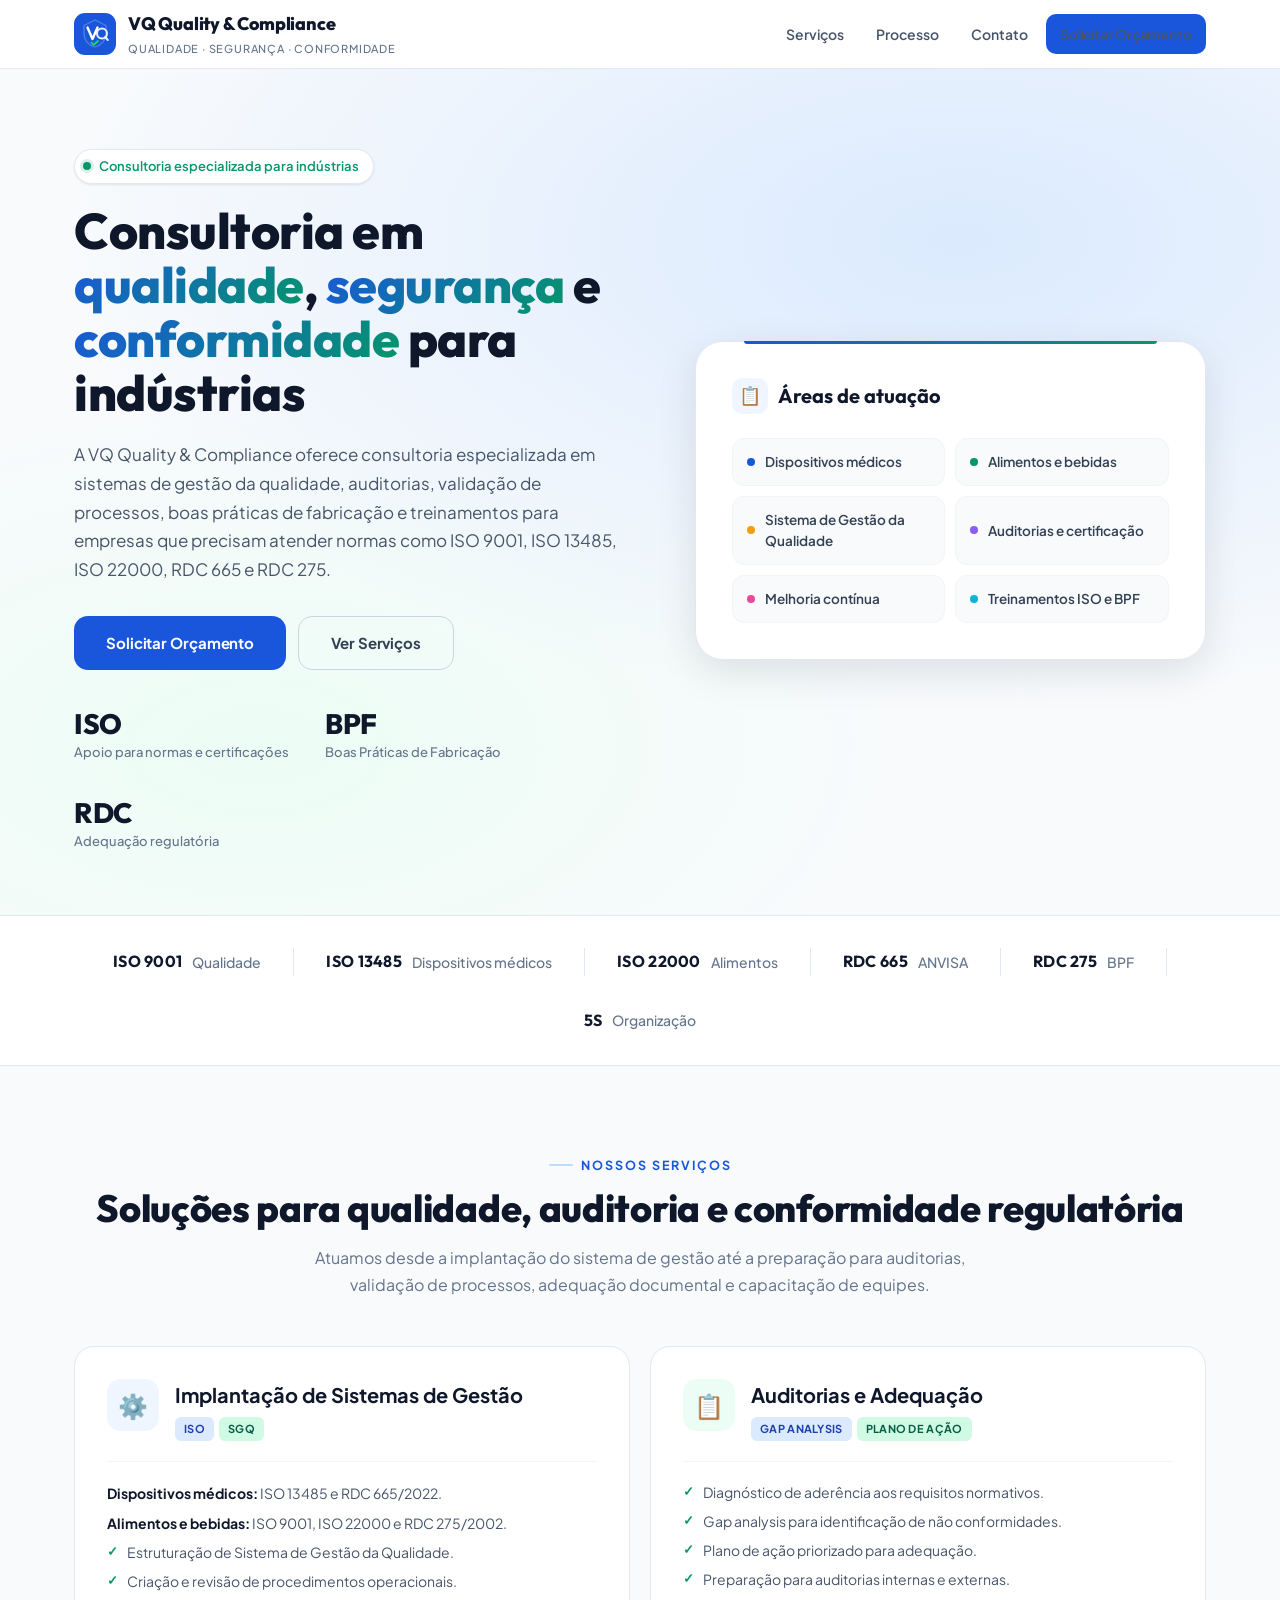
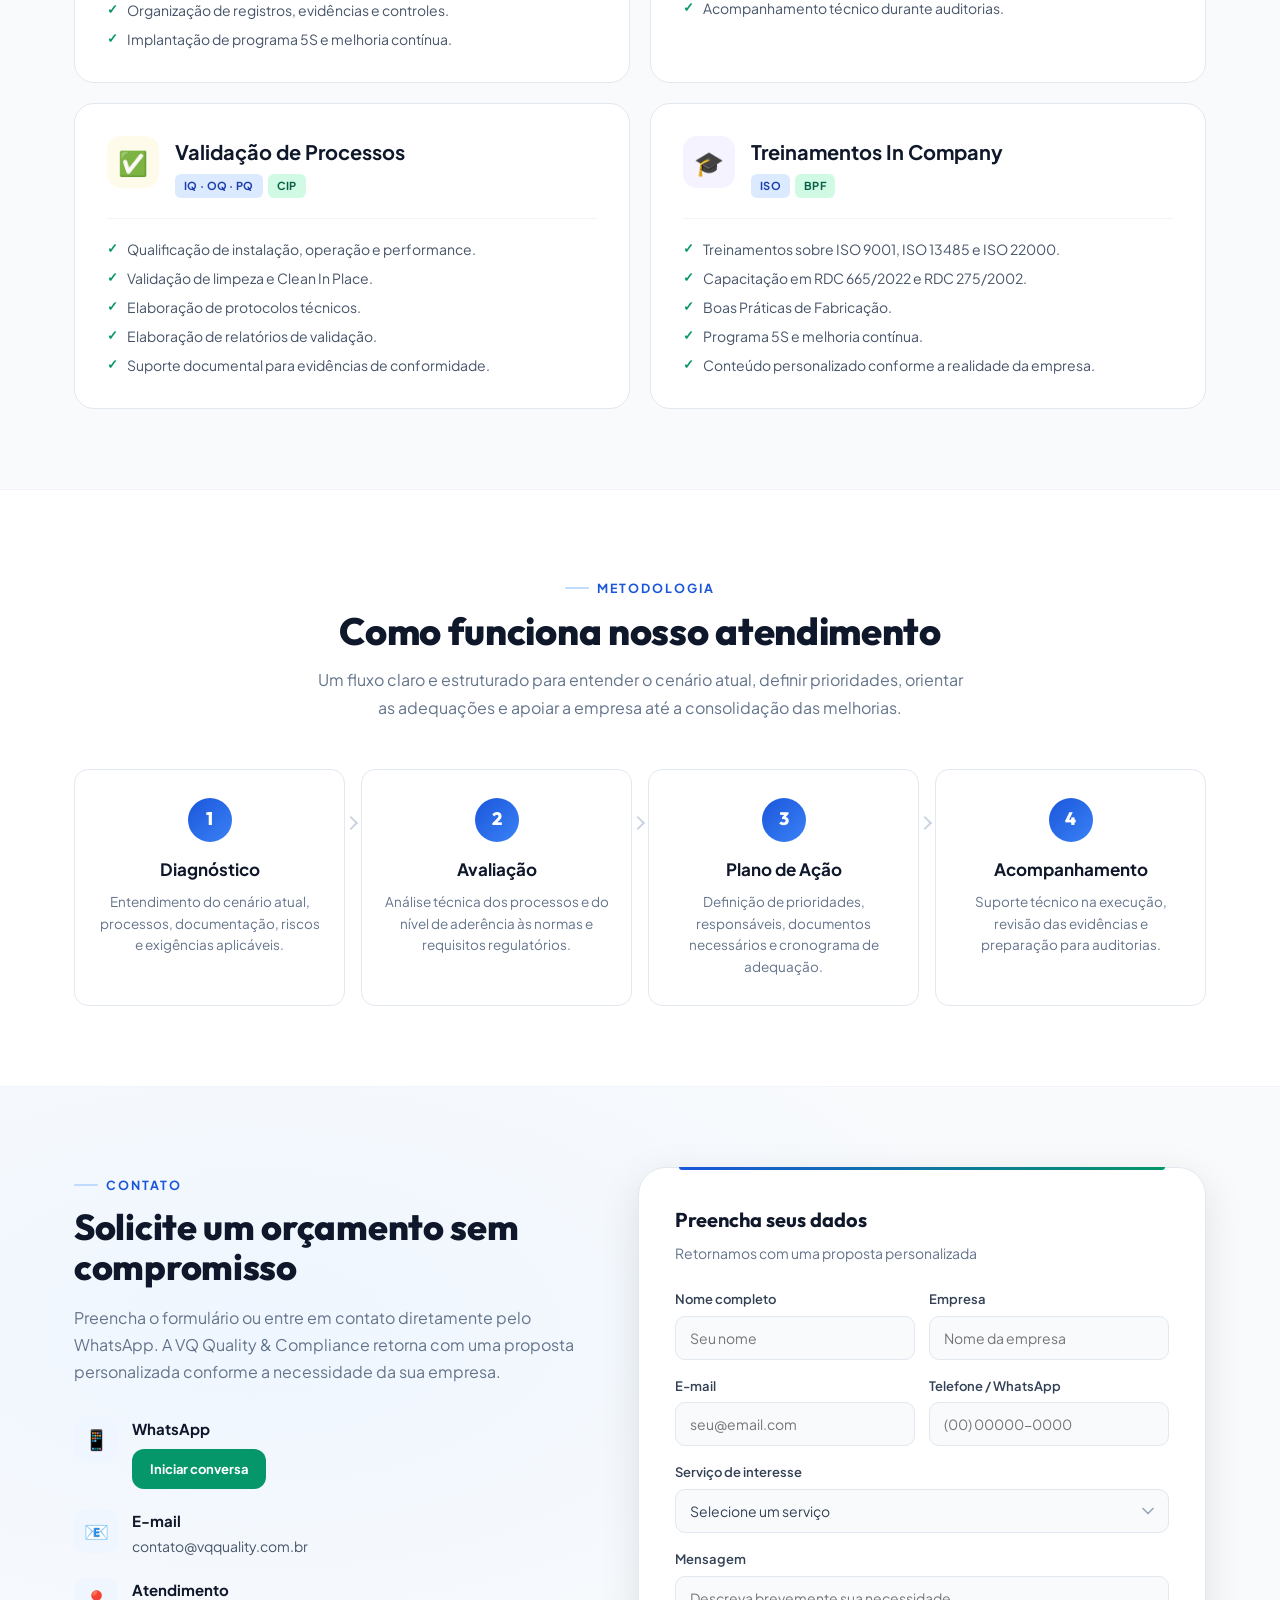
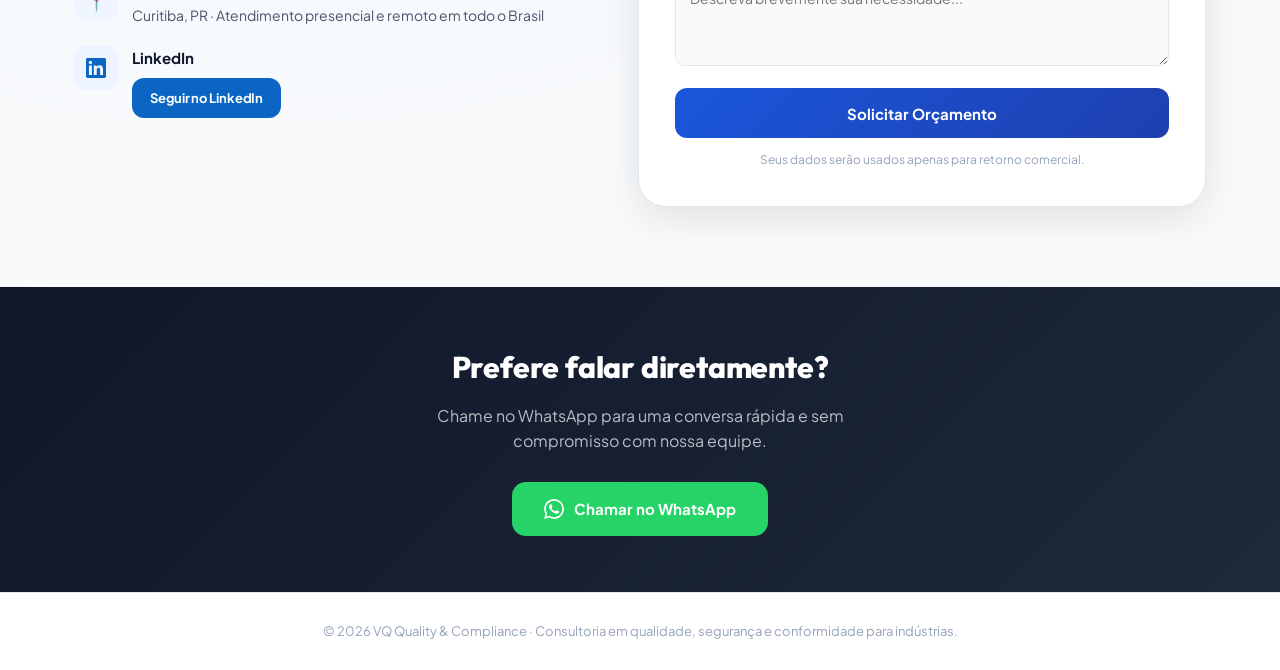
==== commit c2356b83: "Update index.html" ====
--- a/index.html
+++ b/index.html
@@ -1605,796 +1605,4 @@
     }
   </script>
 </body>
-</html      display: none; background: none; border: 1.5px solid var(--gray-300);
-      color: var(--gray-700); cursor: pointer; width: 40px; height: 40px; border-radius: 10px;
-    }
-
-    /* ─── HERO ─── */
-    .hero {
-      padding: 80px 0 64px;
-      background:
-        radial-gradient(ellipse 70% 55% at 75% 20%, var(--primary-100), transparent),
-        radial-gradient(ellipse 50% 40% at 20% 80%, var(--accent-50), transparent),
-        var(--gray-50);
-      position: relative; overflow: hidden;
-    }
-    .hero::after {
-      content: ''; position: absolute; bottom: 0; left: 0; right: 0; height: 1px;
-      background: var(--gray-200);
-    }
-    .hero-grid {
-      display: grid; grid-template-columns: 1.05fr .95fr; gap: 56px; align-items: center;
-    }
-    .hero-badge {
-      display: inline-flex; align-items: center; gap: 8px;
-      background: var(--white); border: 1px solid var(--gray-200);
-      padding: 6px 14px 6px 8px; border-radius: 999px;
-      font-size: 13px; font-weight: 600; color: var(--accent);
-      box-shadow: var(--shadow-sm); margin-bottom: 20px;
-    }
-    .hero-badge .dot {
-      width: 8px; height: 8px; border-radius: 50%; background: var(--accent);
-      box-shadow: 0 0 0 3px rgba(5,150,105,.15);
-      animation: pulse 2s infinite;
-    }
-    @keyframes pulse {
-      0%, 100% { box-shadow: 0 0 0 3px rgba(5,150,105,.15) }
-      50% { box-shadow: 0 0 0 6px rgba(5,150,105,.08) }
-    }
-    .hero h1 {
-      font-family: var(--font-display); font-size: 50px; font-weight: 800;
-      line-height: 1.08; color: var(--navy); letter-spacing: -.5px;
-      margin-bottom: 20px;
-    }
-    .hero h1 .highlight {
-      background: linear-gradient(135deg, var(--primary), var(--accent));
-      -webkit-background-clip: text; -webkit-text-fill-color: transparent;
-      background-clip: text;
-    }
-    .hero-desc {
-      font-size: 17px; line-height: 1.7; color: var(--gray-600);
-      max-width: 520px; margin-bottom: 32px;
-    }
-    .hero-actions { display: flex; flex-wrap: wrap; gap: 12px; margin-bottom: 40px }
-    .hero-stats {
-      display: flex; gap: 36px;
-    }
-    .stat { text-align: left }
-    .stat-num {
-      font-family: var(--font-display); font-size: 32px; font-weight: 800;
-      color: var(--navy); letter-spacing: -.5px; line-height: 1;
-    }
-    .stat-label { font-size: 13px; color: var(--gray-500); font-weight: 500; margin-top: 4px }
-
-    /* hero visual card */
-    .hero-visual {
-      background: var(--white);
-      border: 1px solid var(--gray-200);
-      border-radius: var(--radius-xl);
-      padding: 36px;
-      box-shadow: var(--shadow-lg);
-      position: relative;
-    }
-    .hero-visual::before {
-      content: ''; position: absolute; top: -1px; left: 48px; right: 48px; height: 3px;
-      background: linear-gradient(90deg, var(--primary), var(--accent));
-      border-radius: 0 0 3px 3px;
-    }
-    .hv-title {
-      font-family: var(--font-display); font-size: 20px; font-weight: 700;
-      color: var(--navy); margin-bottom: 24px;
-      display: flex; align-items: center; gap: 10px;
-    }
-    .hv-title .icon-circle {
-      width: 36px; height: 36px; border-radius: 10px;
-      display: grid; place-items: center;
-      background: var(--primary-50); color: var(--primary); font-size: 18px;
-    }
-    .areas-grid {
-      display: grid; grid-template-columns: 1fr 1fr; gap: 10px;
-    }
-    .area-chip {
-      display: flex; align-items: center; gap: 10px;
-      padding: 12px 14px; border-radius: 12px;
-      background: var(--gray-50); border: 1px solid var(--gray-100);
-      font-size: 13.5px; font-weight: 600; color: var(--gray-700);
-      transition: all .2s;
-    }
-    .area-chip:hover { border-color: var(--primary-200); background: var(--primary-50) }
-    .area-chip .chip-dot {
-      width: 8px; height: 8px; border-radius: 50%; flex-shrink: 0;
-    }
-    .area-chip:nth-child(1) .chip-dot { background: var(--primary) }
-    .area-chip:nth-child(2) .chip-dot { background: var(--accent) }
-    .area-chip:nth-child(3) .chip-dot { background: #f59e0b }
-    .area-chip:nth-child(4) .chip-dot { background: #8b5cf6 }
-    .area-chip:nth-child(5) .chip-dot { background: #ec4899 }
-    .area-chip:nth-child(6) .chip-dot { background: #06b6d4 }
-
-    /* ─── NORMS BAR ─── */
-    .norms-bar {
-      padding: 32px 0;
-      border-bottom: 1px solid var(--gray-200);
-      background: var(--white);
-    }
-    .norms-inner {
-      display: flex; align-items: center; justify-content: center; flex-wrap: wrap; gap: 32px;
-    }
-    .norm {
-      display: flex; align-items: center; gap: 10px;
-      font-size: 14px; color: var(--gray-500); font-weight: 500;
-    }
-    .norm strong {
-      font-family: var(--font-display); font-size: 16px; font-weight: 700;
-      color: var(--navy); letter-spacing: .3px;
-    }
-    .norm-divider { width: 1px; height: 28px; background: var(--gray-200) }
-
-    /* ─── SECTIONS ─── */
-    section { padding: 80px 0 }
-    .section-label {
-      display: inline-flex; align-items: center; gap: 8px;
-      font-size: 12.5px; font-weight: 700; text-transform: uppercase;
-      letter-spacing: 2px; color: var(--primary);
-      margin-bottom: 12px;
-    }
-    .section-label .label-line {
-      width: 24px; height: 2.5px; border-radius: 2px; background: var(--primary-200);
-    }
-    .section-heading {
-      font-family: var(--font-display); font-size: 38px; font-weight: 800;
-      color: var(--navy); line-height: 1.12; letter-spacing: -.3px; margin-bottom: 14px;
-    }
-    .section-desc {
-      font-size: 16px; line-height: 1.7; color: var(--gray-500); max-width: 600px;
-      margin-bottom: 48px;
-    }
-    .center { text-align: center }
-    .center .section-desc { margin-left: auto; margin-right: auto }
-
-    /* ─── SERVICES ─── */
-    .services-section { background: var(--gray-50); border-top: 1px solid var(--gray-100); border-bottom: 1px solid var(--gray-100) }
-    .services-grid { display: grid; grid-template-columns: repeat(2, 1fr); gap: 20px }
-    .s-card {
-      background: var(--white);
-      border: 1px solid var(--gray-200);
-      border-radius: var(--radius-lg);
-      padding: 32px;
-      transition: all .3s ease;
-      position: relative;
-    }
-    .s-card:hover {
-      border-color: var(--primary-200);
-      box-shadow: var(--shadow-lg);
-      transform: translateY(-4px);
-    }
-    .s-card-header {
-      display: flex; align-items: flex-start; gap: 16px;
-      padding-bottom: 20px; margin-bottom: 20px;
-      border-bottom: 1px solid var(--gray-100);
-    }
-    .s-icon {
-      width: 52px; height: 52px; border-radius: 14px;
-      display: grid; place-items: center; font-size: 24px; flex-shrink: 0;
-    }
-    .s-icon.blue { background: var(--primary-50); color: var(--primary) }
-    .s-icon.green { background: var(--accent-50); color: var(--accent) }
-    .s-icon.amber { background: #fffbeb; color: #d97706 }
-    .s-icon.purple { background: #f5f3ff; color: #7c3aed }
-    .s-card h3 { font-size: 20px; font-weight: 700; color: var(--navy); margin-bottom: 6px }
-    .s-tags { display: flex; flex-wrap: wrap; gap: 5px }
-    .s-tag {
-      font-size: 11px; font-weight: 700; padding: 3px 9px; border-radius: 6px;
-      text-transform: uppercase; letter-spacing: .3px;
-    }
-    .s-tag.blue { background: var(--primary-100); color: var(--primary-dark) }
-    .s-tag.green { background: #d1fae5; color: #065f46 }
-    .s-card p {
-      font-size: 14px; color: var(--gray-600); line-height: 1.6; margin-bottom: 8px;
-    }
-    .s-card p strong { color: var(--navy) }
-    .s-card ul { list-style: none; display: flex; flex-direction: column; gap: 8px }
-    .s-card li {
-      font-size: 14px; color: var(--gray-600); padding-left: 20px; position: relative; line-height: 1.5;
-    }
-    .s-card li::before {
-      content: '✓'; position: absolute; left: 0; top: 0;
-      color: var(--accent); font-weight: 700; font-size: 13px;
-    }
-
-    /* ─── PROCESS ─── */
-    .process-grid { display: grid; grid-template-columns: repeat(4, 1fr); gap: 16px }
-    .p-card {
-      padding: 28px 22px; border-radius: var(--radius);
-      background: var(--white); border: 1px solid var(--gray-200);
-      text-align: center; transition: all .3s;
-      position: relative;
-    }
-    .p-card:hover {
-      border-color: var(--primary-200); box-shadow: var(--shadow);
-      transform: translateY(-3px);
-    }
-    .p-num {
-      display: inline-flex; align-items: center; justify-content: center;
-      width: 44px; height: 44px; border-radius: 50%;
-      background: linear-gradient(135deg, var(--primary), var(--primary-light));
-      color: #fff; font-family: var(--font-display);
-      font-weight: 800; font-size: 18px; margin-bottom: 14px;
-    }
-    .p-card h4 {
-      font-size: 17px; font-weight: 700; color: var(--navy); margin-bottom: 8px;
-    }
-    .p-card p {
-      font-size: 13.5px; color: var(--gray-500); line-height: 1.6;
-    }
-    /* connector */
-    .p-card:not(:last-child)::after {
-      content: ''; position: absolute; top: 48px; right: -12px;
-      width: 8px; height: 8px; border-top: 2px solid var(--gray-300);
-      border-right: 2px solid var(--gray-300);
-      transform: rotate(45deg); z-index: 2;
-    }
-
-    /* ─── CONTACT / FORM ─── */
-    .contact-section {
-      background:
-        radial-gradient(ellipse 60% 50% at 20% 30%, var(--primary-50), transparent),
-        var(--gray-50);
-      border-top: 1px solid var(--gray-100);
-    }
-    .contact-grid {
-      display: grid; grid-template-columns: 1fr 1.1fr; gap: 48px; align-items: start;
-    }
-    .contact-info h2 {
-      font-family: var(--font-display); font-size: 36px; font-weight: 800;
-      color: var(--navy); line-height: 1.12; margin-bottom: 16px; letter-spacing: -.3px;
-    }
-    .contact-info > p {
-      font-size: 16px; color: var(--gray-500); line-height: 1.7; margin-bottom: 32px;
-    }
-    .contact-items { display: flex; flex-direction: column; gap: 20px }
-    .contact-item {
-      display: flex; align-items: flex-start; gap: 14px;
-    }
-    .ci-icon {
-      width: 44px; height: 44px; border-radius: 12px;
-      display: grid; place-items: center; flex-shrink: 0;
-      background: var(--primary-50); color: var(--primary); font-size: 20px;
-    }
-    .ci-text { font-size: 14px; color: var(--gray-600) }
-    .ci-text strong { display: block; color: var(--navy); font-size: 15px; margin-bottom: 2px }
-
-    /* form card */
-    .form-card {
-      background: var(--white);
-      border: 1px solid var(--gray-200);
-      border-radius: var(--radius-xl);
-      padding: 36px;
-      box-shadow: var(--shadow-lg);
-      position: relative;
-    }
-    .form-card::before {
-      content: ''; position: absolute; top: -1px; left: 40px; right: 40px; height: 3px;
-      background: linear-gradient(90deg, var(--primary), var(--accent));
-      border-radius: 0 0 3px 3px;
-    }
-    .form-title {
-      font-family: var(--font-display); font-size: 20px; font-weight: 700;
-      color: var(--navy); margin-bottom: 6px;
-    }
-    .form-subtitle {
-      font-size: 14px; color: var(--gray-500); margin-bottom: 24px;
-    }
-    .form-row { display: grid; grid-template-columns: 1fr 1fr; gap: 14px }
-    .form-group { margin-bottom: 16px }
-    .form-group label {
-      display: block; font-size: 13px; font-weight: 600; color: var(--gray-700);
-      margin-bottom: 6px;
-    }
-    .form-group input,
-    .form-group select,
-    .form-group textarea {
-      width: 100%; padding: 12px 14px; font-size: 14px;
-      font-family: var(--font); color: var(--gray-700);
-      border: 1.5px solid var(--gray-200); border-radius: 10px;
-      background: var(--gray-50); transition: .2s;
-      outline: none;
-    }
-    .form-group input:focus,
-    .form-group select:focus,
-    .form-group textarea:focus {
-      border-color: var(--primary); background: var(--white);
-      box-shadow: 0 0 0 3px rgba(26,86,219,.1);
-    }
-    .form-group textarea { resize: vertical; min-height: 90px }
-    .form-group select { cursor: pointer; appearance: none;
-      background-image: url("data:image/svg+xml,%3Csvg width='12' height='8' viewBox='0 0 12 8' fill='none' xmlns='http://www.w3.org/2000/svg'%3E%3Cpath d='M1 1.5L6 6.5L11 1.5' stroke='%2394a3b8' stroke-width='1.5' stroke-linecap='round' stroke-linejoin='round'/%3E%3C/svg%3E");
-      background-repeat: no-repeat; background-position: right 14px center;
-    }
-    .form-submit {
-      width: 100%; min-height: 50px; border-radius: 12px;
-      background: linear-gradient(135deg, var(--primary), var(--primary-dark));
-      color: #fff; font-weight: 700; font-size: 15px;
-      border: none; cursor: pointer; font-family: var(--font);
-      transition: all .25s;
-    }
-    .form-submit:hover {
-      transform: translateY(-1px);
-      box-shadow: 0 8px 24px rgba(26,86,219,.3);
-    }
-    .form-note {
-      margin-top: 12px; font-size: 12px; color: var(--gray-400); text-align: center;
-    }
-
-    /* ─── CTA WHATSAPP ─── */
-    .wa-cta {
-      padding: 56px 0;
-      background: linear-gradient(135deg, var(--navy), var(--navy-700));
-      text-align: center; color: #fff;
-    }
-    .wa-cta h3 {
-      font-family: var(--font-display); font-size: 30px; font-weight: 800;
-      margin-bottom: 12px; letter-spacing: -.2px;
-    }
-    .wa-cta p {
-      font-size: 16px; color: rgba(255,255,255,.7); max-width: 480px;
-      margin: 0 auto 28px; line-height: 1.6;
-    }
-    .btn-wa {
-      background: #25d366; color: #fff; font-weight: 700; font-size: 15px;
-      min-height: 54px; padding: 0 32px; border-radius: 14px;
-      display: inline-flex; align-items: center; gap: 10px;
-      border: none; cursor: pointer; font-family: var(--font);
-      text-decoration: none; transition: all .25s;
-    }
-    .btn-wa:hover { background: #1ebe5d; transform: translateY(-2px); box-shadow: 0 8px 24px rgba(37,211,102,.3) }
-
-    /* ─── FOOTER ─── */
-    footer {
-      padding: 28px 0; border-top: 1px solid var(--gray-200);
-      text-align: center; font-size: 13px; color: var(--gray-400);
-      background: var(--white);
-    }
-
-    /* ─── ANIMATIONS ─── */
-    @keyframes fadeUp {
-      from { opacity: 0; transform: translateY(28px) }
-      to { opacity: 1; transform: translateY(0) }
-    }
-    .fade-up { animation: fadeUp .65s ease forwards; opacity: 0 }
-    .d1 { animation-delay: .08s } .d2 { animation-delay: .16s }
-    .d3 { animation-delay: .24s } .d4 { animation-delay: .32s }
-    .d5 { animation-delay: .4s }
-
-    .reveal { opacity: 0; transform: translateY(28px); transition: all .55s ease }
-    .reveal.visible { opacity: 1; transform: translateY(0) }
-
-    /* ─── RESPONSIVE ─── */
-    @media (max-width: 1024px) {
-      .hero-grid, .contact-grid { grid-template-columns: 1fr }
-      .services-grid { grid-template-columns: 1fr }
-      .process-grid { grid-template-columns: repeat(2, 1fr) }
-      .p-card:not(:last-child)::after { display: none }
-      .hero h1 { font-size: 40px }
-      .section-heading { font-size: 32px }
-      .hero-stats { gap: 24px }
-    }
-    @media (max-width: 760px) {
-      .nav-links { display: none }
-      .menu-toggle { display: grid; place-items: center }
-      .hero { padding: 56px 0 48px }
-      .hero h1 { font-size: 32px }
-      .hero-desc { font-size: 15px }
-      .section-heading { font-size: 28px }
-      .process-grid { grid-template-columns: 1fr }
-      .norms-inner { gap: 16px }
-      .norm-divider { display: none }
-      .form-row { grid-template-columns: 1fr }
-      .hero-stats { flex-wrap: wrap; gap: 20px }
-      section { padding: 56px 0 }
-      .contact-info h2 { font-size: 28px }
-      .wa-cta h3 { font-size: 24px }
-    }
-  </style>
-</head>
-<body>
-
-  <!-- ═══ HEADER ═══ -->
-  <header>
-    <div class="container nav-wrap">
-      <a href="#" class="brand">
-        <svg width="42" height="42" viewBox="0 0 42 42" fill="none" xmlns="http://www.w3.org/2000/svg">
-          <rect width="42" height="42" rx="11" fill="#1a56db"/>
-          <!-- shield -->
-          <path d="M21 7L10 12.5V20.5C10 27 14.5 32.5 21 34C27.5 32.5 32 27 32 20.5V12.5L21 7Z" fill="none" stroke="rgba(255,255,255,.25)" stroke-width="1.2"/>
-          <!-- V -->
-          <path d="M13.5 14.5L18.5 26L23.5 14.5" stroke="#fff" stroke-width="2.4" stroke-linecap="round" stroke-linejoin="round" fill="none"/>
-          <!-- Q circle -->
-          <circle cx="28" cy="20.5" r="5" stroke="#fff" stroke-width="2" fill="none" opacity=".9"/>
-          <!-- Q tail -->
-          <line x1="31.2" y1="24" x2="33.8" y2="27" stroke="#fff" stroke-width="2" stroke-linecap="round" opacity=".9"/>
-          <!-- check -->
-          <path d="M17.5 29.5L19.5 32L24 28" stroke="#25d366" stroke-width="1.8" stroke-linecap="round" stroke-linejoin="round" fill="none"/>
-        </svg>
-        <div class="brand-label">
-          <strong>VQ Quality & Compliance</strong>
-          <span>Qualidade · Segurança · Conformidade</span>
-        </div>
-      </a>
-      <nav>
-        <ul class="nav-links">
-          <li><a href="#servicos">Serviços</a></li>
-          <li><a href="#processo">Processo</a></li>
-          <li><a href="#contato">Contato</a></li>
-          <li><a class="btn btn-primary btn-sm" href="#contato">Solicitar Orçamento</a></li>
-        </ul>
-      </nav>
-      <button class="menu-toggle" aria-label="Menu" onclick="document.querySelector('.nav-links').classList.toggle('mob-open')">
-        <svg width="20" height="20" viewBox="0 0 24 24" fill="none" stroke="currentColor" stroke-width="2.2" stroke-linecap="round"><line x1="3" y1="6" x2="21" y2="6"/><line x1="3" y1="12" x2="21" y2="12"/><line x1="3" y1="18" x2="21" y2="18"/></svg>
-      </button>
-    </div>
-  </header>
-
-  <main>
-    <!-- ═══ HERO ═══ -->
-    <section class="hero">
-      <div class="container hero-grid">
-        <div>
-          <div class="hero-badge fade-up"><span class="dot"></span> Consultoria Especializada</div>
-          <h1 class="fade-up d1">
-            Soluções em <span class="highlight">qualidade</span> e
-            <span class="highlight">conformidade</span> para a sua indústria
-          </h1>
-          <p class="hero-desc fade-up d2">
-            Estruturamos sistemas de gestão, apoiamos auditorias, validamos processos e
-            capacitamos equipes para atender requisitos normativos e elevar a maturidade
-            operacional da sua empresa.
-          </p>
-          <div class="hero-actions fade-up d3">
-            <a class="btn btn-primary btn-lg" href="#contato">Solicitar Orçamento</a>
-            <a class="btn btn-outline btn-lg" href="#servicos">Ver Serviços</a>
-          </div>
-          <div class="hero-stats fade-up d4">
-            <div class="stat">
-              <div class="stat-num">100%</div>
-              <div class="stat-label">Aprovação em auditorias</div>
-            </div>
-            <div class="stat">
-              <div class="stat-num">+50</div>
-              <div class="stat-label">Projetos realizados</div>
-            </div>
-            <div class="stat">
-              <div class="stat-num">6+</div>
-              <div class="stat-label">Normas atendidas</div>
-            </div>
-          </div>
-        </div>
-
-        <div class="hero-visual fade-up d3">
-          <div class="hv-title">
-            <span class="icon-circle">📋</span>
-            Áreas de Atuação
-          </div>
-          <div class="areas-grid">
-            <div class="area-chip"><span class="chip-dot"></span>Dispositivos médicos</div>
-            <div class="area-chip"><span class="chip-dot"></span>Alimentos e bebidas</div>
-            <div class="area-chip"><span class="chip-dot"></span>Sistema de Gestão (SGQ)</div>
-            <div class="area-chip"><span class="chip-dot"></span>Auditorias e certificação</div>
-            <div class="area-chip"><span class="chip-dot"></span>Melhoria contínua</div>
-            <div class="area-chip"><span class="chip-dot"></span>Treinamentos ISO / BPF</div>
-          </div>
-        </div>
-      </div>
-    </section>
-
-    <!-- ═══ NORMAS ═══ -->
-    <div class="norms-bar">
-      <div class="container">
-        <div class="norms-inner">
-          <div class="norm"><strong>ISO 9001</strong> Qualidade</div>
-          <div class="norm-divider"></div>
-          <div class="norm"><strong>ISO 13485</strong> Dispositivos</div>
-          <div class="norm-divider"></div>
-          <div class="norm"><strong>ISO 22000</strong> Alimentos</div>
-          <div class="norm-divider"></div>
-          <div class="norm"><strong>RDC 665</strong> ANVISA</div>
-          <div class="norm-divider"></div>
-          <div class="norm"><strong>RDC 275</strong> BPF</div>
-          <div class="norm-divider"></div>
-          <div class="norm"><strong>5S</strong> Organização</div>
-        </div>
-      </div>
-    </div>
-
-    <!-- ═══ SERVIÇOS ═══ -->
-    <section id="servicos" class="services-section">
-      <div class="container">
-        <div class="center">
-          <div class="section-label"><span class="label-line"></span> Nossos serviços</div>
-          <h2 class="section-heading">Tudo o que sua empresa precisa para conformidade</h2>
-          <p class="section-desc">
-            Da implantação do sistema de gestão até a preparação completa para auditorias
-            de certificação e capacitação de equipes.
-          </p>
-        </div>
-
-        <div class="services-grid">
-          <div class="s-card reveal">
-            <div class="s-card-header">
-              <div class="s-icon blue">⚙️</div>
-              <div>
-                <h3>Implantação de Sistemas</h3>
-                <div class="s-tags">
-                  <span class="s-tag blue">Dispositivos médicos</span>
-                  <span class="s-tag green">Alimentos</span>
-                </div>
-              </div>
-            </div>
-            <p><strong>Dispositivos médicos:</strong> ISO 13485 · RDC 665/2022</p>
-            <p><strong>Alimentos/Bebidas:</strong> ISO 9001 · ISO 22000 · RDC 275/2002</p>
-            <ul>
-              <li>Estruturação completa do SGQ</li>
-              <li>Procedimentos operacionais e registros</li>
-              <li>Implantação de 5S na operação</li>
-            </ul>
-          </div>
-
-          <div class="s-card reveal">
-            <div class="s-card-header">
-              <div class="s-icon green">📋</div>
-              <div>
-                <h3>Auditorias e Adequação</h3>
-                <div class="s-tags">
-                  <span class="s-tag blue">Gap analysis</span>
-                  <span class="s-tag green">Plano de ação</span>
-                </div>
-              </div>
-            </div>
-            <ul>
-              <li>Gap analysis contra requisitos normativos</li>
-              <li>Elaboração de plano de ação priorizado</li>
-              <li>Preparação para auditorias de certificação</li>
-              <li>Acompanhamento durante auditorias externas</li>
-            </ul>
-          </div>
-
-          <div class="s-card reveal">
-            <div class="s-card-header">
-              <div class="s-icon amber">✅</div>
-              <div>
-                <h3>Validação de Processos</h3>
-                <div class="s-tags">
-                  <span class="s-tag blue">IQ · OQ · PQ</span>
-                  <span class="s-tag green">CIP</span>
-                </div>
-              </div>
-            </div>
-            <ul>
-              <li>Qualificação de instalação, operação e performance</li>
-              <li>Validação de limpeza, Clean In Place (CIP)</li>
-              <li>Elaboração de protocolos e relatórios técnicos</li>
-            </ul>
-          </div>
-
-          <div class="s-card reveal">
-            <div class="s-card-header">
-              <div class="s-icon purple">🎓</div>
-              <div>
-                <h3>Treinamentos</h3>
-                <div class="s-tags">
-                  <span class="s-tag blue">In company</span>
-                  <span class="s-tag green">Personalizado</span>
-                </div>
-              </div>
-            </div>
-            <ul>
-              <li>ISO 13485 · ISO 9001 · ISO 22000</li>
-              <li>RDC 665/2022 · RDC 275/2002</li>
-              <li>Boas Práticas de Fabricação (BPF)</li>
-              <li>Programa 5S</li>
-              <li>Treinamentos in company sob medida</li>
-            </ul>
-          </div>
-        </div>
-      </div>
-    </section>
-
-    <!-- ═══ PROCESSO ═══ -->
-    <section id="processo">
-      <div class="container">
-        <div class="center">
-          <div class="section-label"><span class="label-line"></span> Metodologia</div>
-          <h2 class="section-heading">Como funciona nosso atendimento</h2>
-          <p class="section-desc">
-            Um fluxo claro e estruturado para garantir resultados consistentes em cada projeto.
-          </p>
-        </div>
-
-        <div class="process-grid">
-          <div class="p-card reveal">
-            <div class="p-num">1</div>
-            <h4>Diagnóstico</h4>
-            <p>Entendimento do cenário, exigências regulatórias e pontos críticos da operação.</p>
-          </div>
-          <div class="p-card reveal">
-            <div class="p-num">2</div>
-            <h4>Avaliação</h4>
-            <p>Análise técnica dos processos, documentos e nível de aderência às normas.</p>
-          </div>
-          <div class="p-card reveal">
-            <div class="p-num">3</div>
-            <h4>Plano de Ação</h4>
-            <p>Definição de prioridades, adequações, responsáveis e cronograma de execução.</p>
-          </div>
-          <div class="p-card reveal">
-            <div class="p-num">4</div>
-            <h4>Acompanhamento</h4>
-            <p>Suporte na execução, revisão de resultados e preparação para auditorias.</p>
-          </div>
-        </div>
-      </div>
-    </section>
-
-    <!-- ═══ CONTATO / FORMULÁRIO ═══ -->
-    <section id="contato" class="contact-section">
-      <div class="container">
-        <div class="contact-grid">
-          <div class="contact-info reveal">
-            <div class="section-label"><span class="label-line"></span> Contato</div>
-            <h2>Solicite um orçamento sem compromisso</h2>
-            <p>
-              Preencha o formulário ao lado ou entre em contato diretamente.
-              Nossa equipe retorna em até 24 horas com uma proposta personalizada.
-            </p>
-            <div class="contact-items">
-              <div class="contact-item">
-                <div class="ci-icon">📱</div>
-                <div class="ci-text">
-                  <strong>WhatsApp</strong>
-                  <a href="https://wa.me/5541995889317" target="_blank" class="btn btn-accent btn-sm" style="margin-top:6px">Iniciar conversa</a>
-                </div>
-              </div>
-              <div class="contact-item">
-                <div class="ci-icon">📧</div>
-                <div class="ci-text">
-                  <strong>E-mail</strong>
-                  contato@vqquality.com.br
-                </div>
-              </div>
-              <div class="contact-item">
-                <div class="ci-icon">📍</div>
-                <div class="ci-text">
-                  <strong>Atendimento</strong>
-                  Curitiba, PR · Presencial e remoto em todo o Brasil
-                </div>
-              </div>
-              <div class="contact-item">
-                <div class="ci-icon" style="background:#EEF4FF;color:#0a66c2">
-                  <svg width="20" height="20" viewBox="0 0 24 24" fill="#0a66c2"><path d="M20.447 20.452h-3.554v-5.569c0-1.328-.027-3.037-1.852-3.037-1.853 0-2.136 1.445-2.136 2.939v5.667H9.351V9h3.414v1.561h.046c.477-.9 1.637-1.85 3.37-1.85 3.601 0 4.267 2.37 4.267 5.455v6.286zM5.337 7.433a2.062 2.062 0 01-2.063-2.065 2.064 2.064 0 112.063 2.065zm1.782 13.019H3.555V9h3.564v11.452zM22.225 0H1.771C.792 0 0 .774 0 1.729v20.542C0 23.227.792 24 1.771 24h20.451C23.2 24 24 23.227 24 22.271V1.729C24 .774 23.2 0 22.222 0h.003z"/></svg>
-                </div>
-                <div class="ci-text">
-                  <strong>LinkedIn</strong>
-                  <a href="https://www.linkedin.com/company/vq-quality-compliance/about/" target="_blank" class="btn btn-sm" style="margin-top:6px;background:#0a66c2;color:#fff">Seguir no LinkedIn</a>
-                </div>
-              </div>
-            </div>
-          </div>
-
-          <div class="form-card reveal">
-            <div class="form-title">Preencha seus dados</div>
-            <div class="form-subtitle">Retornamos em até 24 horas úteis</div>
-
-            <div class="form-row">
-              <div class="form-group">
-                <label for="nome">Nome completo</label>
-                <input type="text" id="nome" placeholder="Seu nome" />
-              </div>
-              <div class="form-group">
-                <label for="empresa">Empresa</label>
-                <input type="text" id="empresa" placeholder="Nome da empresa" />
-              </div>
-            </div>
-            <div class="form-row">
-              <div class="form-group">
-                <label for="email">E-mail</label>
-                <input type="email" id="email" placeholder="seu@email.com" />
-              </div>
-              <div class="form-group">
-                <label for="telefone">Telefone / WhatsApp</label>
-                <input type="tel" id="telefone" placeholder="(00) 00000-0000" />
-              </div>
-            </div>
-            <div class="form-group">
-              <label for="servico">Serviço de interesse</label>
-              <select id="servico">
-                <option value="" disabled selected>Selecione um serviço</option>
-                <option>Implantação de Sistema de Gestão</option>
-                <option>Auditorias e Adequação</option>
-                <option>Validação de Processos</option>
-                <option>Treinamentos</option>
-                <option>Outro</option>
-              </select>
-            </div>
-            <div class="form-group">
-              <label for="mensagem">Mensagem</label>
-              <textarea id="mensagem" placeholder="Descreva brevemente sua necessidade..."></textarea>
-            </div>
-            <button type="button" class="form-submit" onclick="handleSubmit()">Solicitar Orçamento</button>
-            <div class="form-note">Seus dados estão seguros e não serão compartilhados.</div>
-          </div>
-        </div>
-      </div>
-    </section>
-
-    <!-- ═══ CTA WHATSAPP ═══ -->
-    <div class="wa-cta">
-      <div class="container">
-        <h3>Prefere falar diretamente?</h3>
-        <p>Chame no WhatsApp para uma conversa rápida e sem compromisso com nossa equipe.</p>
-        <a class="btn-wa" href="https://wa.me/5541995889317" target="_blank">
-          <svg width="20" height="20" viewBox="0 0 24 24" fill="currentColor"><path d="M17.472 14.382c-.297-.149-1.758-.867-2.03-.967-.273-.099-.471-.148-.67.15-.197.297-.767.966-.94 1.164-.173.199-.347.223-.644.075-.297-.15-1.255-.463-2.39-1.475-.883-.788-1.48-1.761-1.653-2.059-.173-.297-.018-.458.13-.606.134-.133.298-.347.446-.52.149-.174.198-.298.298-.497.099-.198.05-.371-.025-.52-.075-.149-.669-1.612-.916-2.207-.242-.579-.487-.5-.669-.51-.173-.008-.371-.01-.57-.01-.198 0-.52.074-.792.372-.272.297-1.04 1.016-1.04 2.479 0 1.462 1.065 2.875 1.213 3.074.149.198 2.096 3.2 5.077 4.487.709.306 1.262.489 1.694.625.712.227 1.36.195 1.871.118.571-.085 1.758-.719 2.006-1.413.248-.694.248-1.289.173-1.413-.074-.124-.272-.198-.57-.347m-5.421 7.403h-.004a9.87 9.87 0 01-5.031-1.378l-.361-.214-3.741.982.998-3.648-.235-.374a9.86 9.86 0 01-1.51-5.26c.001-5.45 4.436-9.884 9.888-9.884 2.64 0 5.122 1.03 6.988 2.898a9.825 9.825 0 012.893 6.994c-.003 5.45-4.437 9.884-9.885 9.884m8.413-18.297A11.815 11.815 0 0012.05 0C5.495 0 .16 5.335.157 11.892c0 2.096.547 4.142 1.588 5.945L.057 24l6.305-1.654a11.882 11.882 0 005.683 1.448h.005c6.554 0 11.89-5.335 11.893-11.893a11.821 11.821 0 00-3.48-8.413z"/></svg>
-          Chamar no WhatsApp
-        </a>
-      </div>
-    </div>
-  </main>
-
-  <footer>
-    <div class="container">
-      © 2026 VQ Quality & Compliance · Qualidade, segurança e conformidade para indústrias.
-    </div>
-  </footer>
-
-  <script>
-    /* scroll reveal */
-    const obs = new IntersectionObserver((entries) => {
-      entries.forEach(e => { if (e.isIntersecting) { e.target.classList.add('visible'); obs.unobserve(e.target) } });
-    }, { threshold: 0.12 });
-    document.querySelectorAll('.reveal').forEach(el => obs.observe(el));
-
-    /* mobile nav */
-    const mStyle = document.createElement('style');
-    mStyle.textContent = `
-      @media (max-width: 760px) {
-        .nav-links.mob-open {
-          display: flex !important; flex-direction: column;
-          position: absolute; top: 68px; left: 0; right: 0;
-          background: rgba(255,255,255,.97); backdrop-filter: blur(16px);
-          padding: 12px 24px 20px; gap: 2px;
-          border-bottom: 1px solid var(--gray-200);
-          box-shadow: 0 12px 32px rgba(0,0,0,.08);
-        }
-        .nav-links.mob-open a { padding: 12px 16px; width: 100%; border-radius: 10px }
-        .nav-links.mob-open .btn { margin-top: 8px; justify-content: center }
-      }
-    `;
-    document.head.appendChild(mStyle);
-
-    /* form handler */
-    function handleSubmit() {
-      const nome = document.getElementById('nome').value.trim();
-      const empresa = document.getElementById('empresa').value.trim();
-      const email = document.getElementById('email').value.trim();
-      const telefone = document.getElementById('telefone').value.trim();
-      const servico = document.getElementById('servico').value;
-      const mensagem = document.getElementById('mensagem').value.trim();
-
-      if (!nome || !email || !telefone) {
-        alert('Por favor, preencha ao menos nome, e-mail e telefone.');
-        return;
-      }
-
-      const text = encodeURIComponent(
-        `*Novo contato via site VQ*\n\n` +
-        `*Nome:* ${nome}\n` +
-        `*Empresa:* ${empresa || 'Não informado'}\n` +
-        `*E-mail:* ${email}\n` +
-        `*Telefone:* ${telefone}\n` +
-        `*Serviço:* ${servico || 'Não informado'}\n` +
-        `*Mensagem:* ${mensagem || 'Não informado'}`
-      );
-      window.open(`https://wa.me/5541995889317?text=${text}`, '_blank');
-    }
-  </script>
-</body>
 </html>
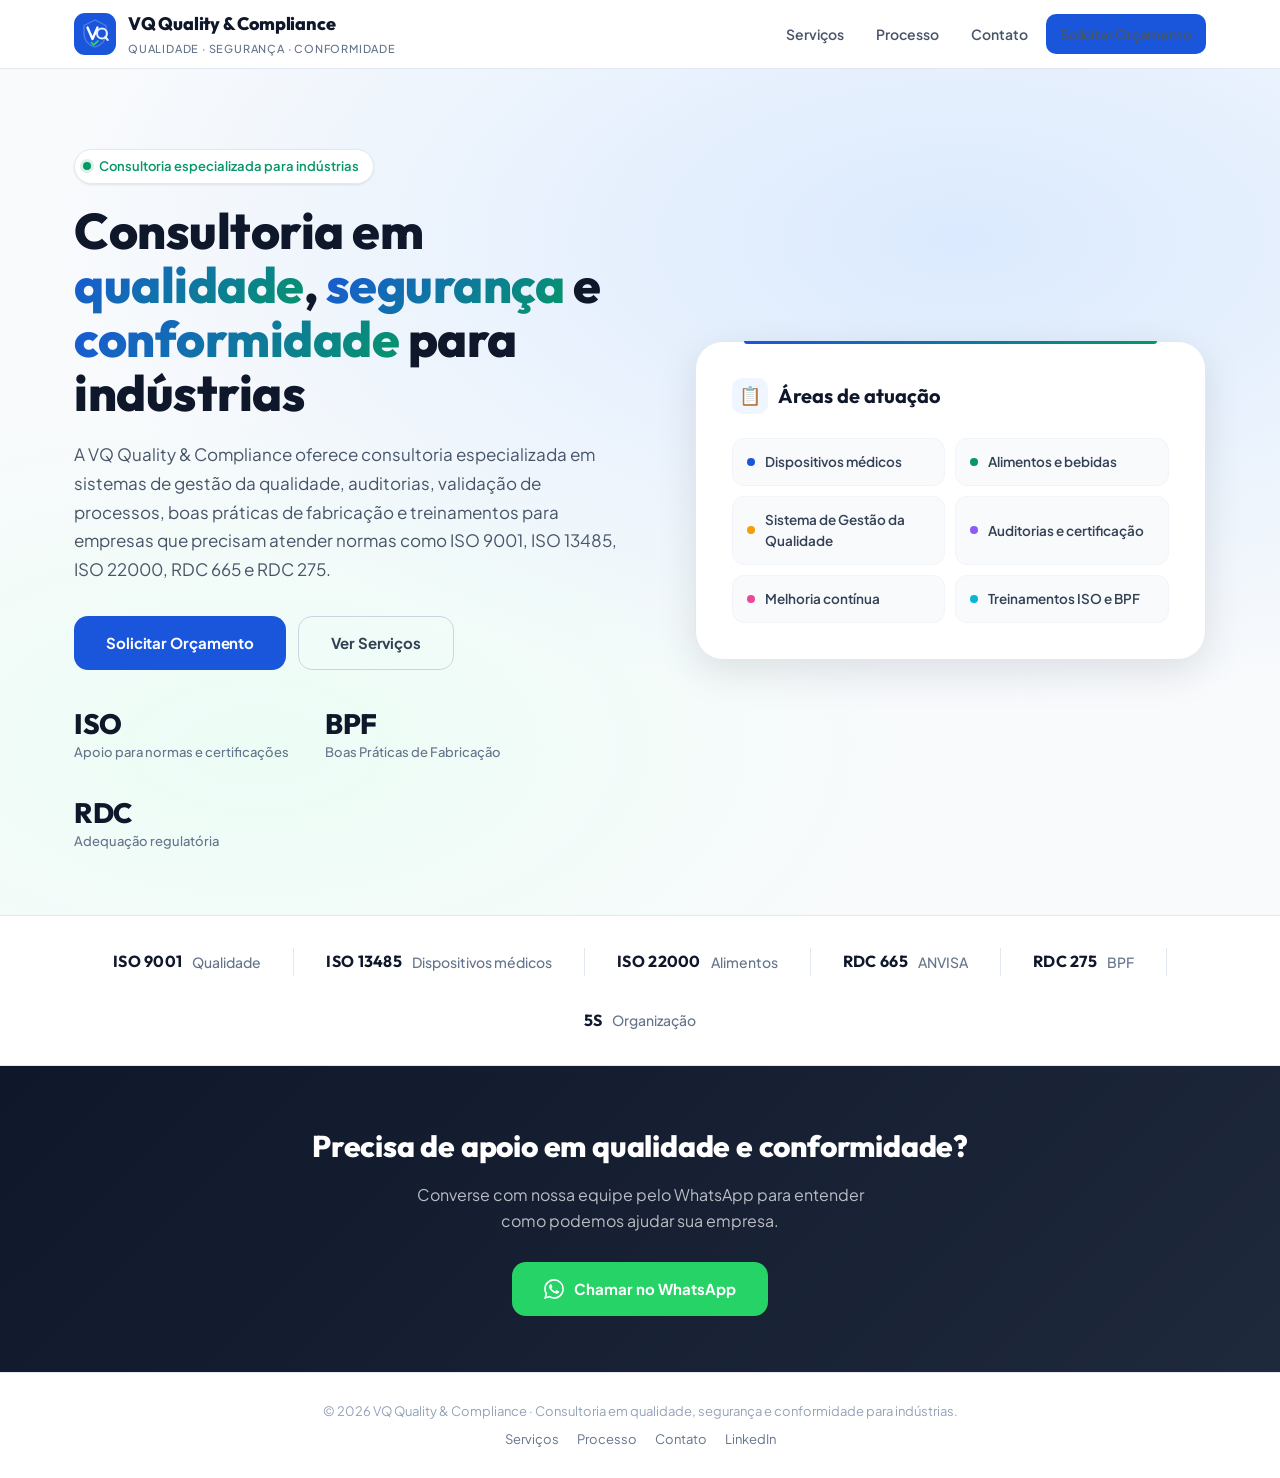
==== commit 8de585b6: "Add files via upload" ====
--- a/index.html
+++ b/index.html
@@ -1,33 +1,20 @@
 <!DOCTYPE html>
 <html lang="pt-BR">
 <head>
-  <meta charset="UTF-8" />
-  <meta name="viewport" content="width=device-width, initial-scale=1.0" />
-
+  <meta charset="UTF-8">
+  <meta name="viewport" content="width=device-width, initial-scale=1.0">
   <title>VQ Quality & Compliance | Consultoria em Qualidade, Segurança e Conformidade</title>
-
-  <meta
-    name="description"
-    content="Consultoria especializada em qualidade, segurança e conformidade para indústrias. Atuação com ISO 9001, ISO 13485, ISO 22000, RDC 665, RDC 275, auditorias, validação de processos, BPF e treinamentos."
-  />
-
-  <meta name="robots" content="index, follow" />
-  <meta name="author" content="VQ Quality & Compliance" />
-  <meta name="language" content="pt-BR" />
-  <meta name="theme-color" content="#1a56db" />
-
-  <link rel="canonical" href="https://www.vqquality.com.br/" />
-
-  <meta property="og:type" content="website" />
-  <meta property="og:title" content="VQ Quality & Compliance | Qualidade, Segurança e Conformidade" />
-  <meta
-    property="og:description"
-    content="Consultoria especializada em qualidade, segurança e conformidade para indústrias. ISO 9001, ISO 13485, ISO 22000, RDC 665, RDC 275, auditorias, validação de processos e treinamentos."
-  />
-  <meta property="og:url" content="https://www.vqquality.com.br/" />
-  <meta property="og:site_name" content="VQ Quality & Compliance" />
-  <meta property="og:locale" content="pt_BR" />
-
+  <meta name="description" content="Consultoria especializada em qualidade, segurança e conformidade para indústrias. ISO 9001, ISO 13485, ISO 22000, RDC 665, RDC 275, auditorias, validação de processos, BPF e treinamentos.">
+  <meta name="robots" content="index, follow">
+  <meta name="author" content="VQ Quality & Compliance">
+  <meta name="theme-color" content="#1a56db">
+  <link rel="canonical" href="https://www.vqquality.com.br/">
+  <meta property="og:type" content="website">
+  <meta property="og:title" content="VQ Quality & Compliance | Qualidade, Segurança e Conformidade">
+  <meta property="og:description" content="Consultoria especializada em qualidade, segurança e conformidade para indústrias.">
+  <meta property="og:url" content="https://www.vqquality.com.br/">
+  <meta property="og:site_name" content="VQ Quality & Compliance">
+  <meta property="og:locale" content="pt_BR">
   <script type="application/ld+json">
   {
     "@context": "https://schema.org",
@@ -36,1164 +23,32 @@
     "url": "https://www.vqquality.com.br/",
     "description": "Consultoria especializada em qualidade, segurança e conformidade para indústrias.",
     "areaServed": "Brasil",
-    "address": {
-      "@type": "PostalAddress",
-      "addressLocality": "Curitiba",
-      "addressRegion": "PR",
-      "addressCountry": "BR"
-    },
-    "telephone": "+55 41 99588-9317",
-    "sameAs": [
-      "https://www.linkedin.com/company/vq-quality-compliance/about/"
-    ],
-    "serviceType": [
-      "Consultoria em qualidade",
-      "Consultoria em conformidade",
-      "Auditorias ISO",
-      "Validação de processos",
-      "Treinamentos ISO",
-      "Boas Práticas de Fabricação",
-      "Implantação de sistemas de gestão da qualidade"
-    ]
+    "address": { "@type": "PostalAddress", "addressLocality": "Campo Largo", "addressRegion": "PR", "addressCountry": "BR" },
+    "sameAs": ["https://www.linkedin.com/company/vq-quality-compliance/about/"],
+    "serviceType": ["Consultoria em qualidade","Auditorias ISO","Validação de processos","Treinamentos ISO","Boas Práticas de Fabricação","Implantação de SGQ"]
   }
   </script>
-
   <link rel="preconnect" href="https://fonts.googleapis.com">
   <link rel="preconnect" href="https://fonts.gstatic.com" crossorigin>
   <link href="https://fonts.googleapis.com/css2?family=Plus+Jakarta+Sans:wght@400;500;600;700;800&family=Outfit:wght@300;400;500;600;700;800&display=swap" rel="stylesheet">
-
-  <style>
-    :root {
-      --primary: #1a56db;
-      --primary-dark: #1e40af;
-      --primary-light: #3b82f6;
-      --primary-50: #eff6ff;
-      --primary-100: #dbeafe;
-      --primary-200: #bfdbfe;
-      --accent: #059669;
-      --accent-light: #10b981;
-      --accent-50: #ecfdf5;
-      --navy: #0f172a;
-      --navy-700: #1e293b;
-      --navy-600: #334155;
-      --gray-50: #f8fafc;
-      --gray-100: #f1f5f9;
-      --gray-200: #e2e8f0;
-      --gray-300: #cbd5e1;
-      --gray-400: #94a3b8;
-      --gray-500: #64748b;
-      --gray-600: #475569;
-      --gray-700: #334155;
-      --gray-800: #1e293b;
-      --gray-900: #0f172a;
-      --white: #ffffff;
-      --radius: 14px;
-      --radius-lg: 20px;
-      --radius-xl: 28px;
-      --shadow-sm: 0 1px 3px rgba(0,0,0,.06), 0 1px 2px rgba(0,0,0,.04);
-      --shadow: 0 4px 24px rgba(0,0,0,.07);
-      --shadow-lg: 0 12px 40px rgba(0,0,0,.1);
-      --shadow-xl: 0 20px 60px rgba(0,0,0,.12);
-      --max: 1180px;
-      --font: 'Plus Jakarta Sans', sans-serif;
-      --font-display: 'Outfit', sans-serif;
-    }
-
-    * {
-      box-sizing: border-box;
-      margin: 0;
-      padding: 0;
-    }
-
-    html {
-      scroll-behavior: smooth;
-    }
-
-    body {
-      font-family: var(--font);
-      color: var(--gray-700);
-      background: var(--white);
-      -webkit-font-smoothing: antialiased;
-      line-height: 1.6;
-    }
-
-    a {
-      color: inherit;
-    }
-
-    .container {
-      max-width: var(--max);
-      margin: 0 auto;
-      padding: 0 24px;
-    }
-
-    header {
-      position: sticky;
-      top: 0;
-      z-index: 100;
-      background: rgba(255,255,255,.88);
-      backdrop-filter: blur(16px) saturate(1.6);
-      border-bottom: 1px solid var(--gray-200);
-    }
-
-    .nav-wrap {
-      display: flex;
-      align-items: center;
-      justify-content: space-between;
-      min-height: 68px;
-      gap: 16px;
-    }
-
-    .brand {
-      display: flex;
-      align-items: center;
-      gap: 12px;
-      text-decoration: none;
-    }
-
-    .brand-label strong {
-      display: block;
-      font-family: var(--font-display);
-      font-size: 18px;
-      font-weight: 800;
-      color: var(--navy);
-      letter-spacing: -.2px;
-    }
-
-    .brand-label span {
-      display: block;
-      font-size: 11px;
-      font-weight: 500;
-      color: var(--gray-500);
-      letter-spacing: .8px;
-      text-transform: uppercase;
-      margin-top: 1px;
-    }
-
-    .nav-links {
-      display: flex;
-      align-items: center;
-      gap: 4px;
-      list-style: none;
-    }
-
-    .nav-links a {
-      color: var(--gray-600);
-      text-decoration: none;
-      font-size: 14px;
-      font-weight: 600;
-      padding: 8px 14px;
-      border-radius: 10px;
-      transition: .2s;
-    }
-
-    .nav-links a:hover {
-      color: var(--primary);
-      background: var(--primary-50);
-    }
-
-    .btn {
-      display: inline-flex;
-      align-items: center;
-      justify-content: center;
-      gap: 8px;
-      min-height: 46px;
-      padding: 0 24px;
-      border-radius: 12px;
-      font-weight: 700;
-      font-size: 14px;
-      text-decoration: none;
-      border: none;
-      cursor: pointer;
-      font-family: var(--font);
-      transition: all .25s ease;
-      letter-spacing: -.1px;
-    }
-
-    .btn-primary {
-      background: var(--primary);
-      color: #fff;
-    }
-
-    .btn-primary:hover {
-      background: var(--primary-dark);
-      transform: translateY(-1px);
-      box-shadow: 0 8px 24px rgba(26,86,219,.28);
-    }
-
-    .btn-accent {
-      background: var(--accent);
-      color: #fff;
-    }
-
-    .btn-accent:hover {
-      background: #047857;
-      transform: translateY(-1px);
-      box-shadow: 0 8px 24px rgba(5,150,105,.28);
-    }
-
-    .btn-outline {
-      background: transparent;
-      color: var(--gray-700);
-      border: 1.5px solid var(--gray-300);
-    }
-
-    .btn-outline:hover {
-      border-color: var(--primary);
-      color: var(--primary);
-      background: var(--primary-50);
-    }
-
-    .btn-lg {
-      min-height: 54px;
-      padding: 0 32px;
-      font-size: 15px;
-      border-radius: 14px;
-    }
-
-    .btn-sm {
-      min-height: 40px;
-      padding: 0 18px;
-      font-size: 13px;
-    }
-
-    .menu-toggle {
-      display: none;
-      background: none;
-      border: 1.5px solid var(--gray-300);
-      color: var(--gray-700);
-      cursor: pointer;
-      width: 40px;
-      height: 40px;
-      border-radius: 10px;
-    }
-
-    .hero {
-      padding: 80px 0 64px;
-      background:
-        radial-gradient(ellipse 70% 55% at 75% 20%, var(--primary-100), transparent),
-        radial-gradient(ellipse 50% 40% at 20% 80%, var(--accent-50), transparent),
-        var(--gray-50);
-      position: relative;
-      overflow: hidden;
-    }
-
-    .hero::after {
-      content: '';
-      position: absolute;
-      bottom: 0;
-      left: 0;
-      right: 0;
-      height: 1px;
-      background: var(--gray-200);
-    }
-
-    .hero-grid {
-      display: grid;
-      grid-template-columns: 1.05fr .95fr;
-      gap: 56px;
-      align-items: center;
-    }
-
-    .hero-badge {
-      display: inline-flex;
-      align-items: center;
-      gap: 8px;
-      background: var(--white);
-      border: 1px solid var(--gray-200);
-      padding: 6px 14px 6px 8px;
-      border-radius: 999px;
-      font-size: 13px;
-      font-weight: 600;
-      color: var(--accent);
-      box-shadow: var(--shadow-sm);
-      margin-bottom: 20px;
-    }
-
-    .hero-badge .dot {
-      width: 8px;
-      height: 8px;
-      border-radius: 50%;
-      background: var(--accent);
-      box-shadow: 0 0 0 3px rgba(5,150,105,.15);
-      animation: pulse 2s infinite;
-    }
-
-    @keyframes pulse {
-      0%, 100% {
-        box-shadow: 0 0 0 3px rgba(5,150,105,.15);
-      }
-      50% {
-        box-shadow: 0 0 0 6px rgba(5,150,105,.08);
-      }
-    }
-
-    .hero h1 {
-      font-family: var(--font-display);
-      font-size: 50px;
-      font-weight: 800;
-      line-height: 1.08;
-      color: var(--navy);
-      letter-spacing: -.5px;
-      margin-bottom: 20px;
-    }
-
-    .hero h1 .highlight {
-      background: linear-gradient(135deg, var(--primary), var(--accent));
-      -webkit-background-clip: text;
-      -webkit-text-fill-color: transparent;
-      background-clip: text;
-    }
-
-    .hero-desc {
-      font-size: 17px;
-      line-height: 1.7;
-      color: var(--gray-600);
-      max-width: 560px;
-      margin-bottom: 32px;
-    }
-
-    .hero-actions {
-      display: flex;
-      flex-wrap: wrap;
-      gap: 12px;
-      margin-bottom: 40px;
-    }
-
-    .hero-stats {
-      display: flex;
-      gap: 36px;
-      flex-wrap: wrap;
-    }
-
-    .stat {
-      text-align: left;
-    }
-
-    .stat-num {
-      font-family: var(--font-display);
-      font-size: 28px;
-      font-weight: 800;
-      color: var(--navy);
-      letter-spacing: -.5px;
-      line-height: 1;
-    }
-
-    .stat-label {
-      font-size: 13px;
-      color: var(--gray-500);
-      font-weight: 500;
-      margin-top: 4px;
-    }
-
-    .hero-visual {
-      background: var(--white);
-      border: 1px solid var(--gray-200);
-      border-radius: var(--radius-xl);
-      padding: 36px;
-      box-shadow: var(--shadow-lg);
-      position: relative;
-    }
-
-    .hero-visual::before {
-      content: '';
-      position: absolute;
-      top: -1px;
-      left: 48px;
-      right: 48px;
-      height: 3px;
-      background: linear-gradient(90deg, var(--primary), var(--accent));
-      border-radius: 0 0 3px 3px;
-    }
-
-    .hv-title {
-      font-family: var(--font-display);
-      font-size: 20px;
-      font-weight: 700;
-      color: var(--navy);
-      margin-bottom: 24px;
-      display: flex;
-      align-items: center;
-      gap: 10px;
-    }
-
-    .hv-title .icon-circle {
-      width: 36px;
-      height: 36px;
-      border-radius: 10px;
-      display: grid;
-      place-items: center;
-      background: var(--primary-50);
-      color: var(--primary);
-      font-size: 18px;
-    }
-
-    .areas-grid {
-      display: grid;
-      grid-template-columns: 1fr 1fr;
-      gap: 10px;
-    }
-
-    .area-chip {
-      display: flex;
-      align-items: center;
-      gap: 10px;
-      padding: 12px 14px;
-      border-radius: 12px;
-      background: var(--gray-50);
-      border: 1px solid var(--gray-100);
-      font-size: 13.5px;
-      font-weight: 600;
-      color: var(--gray-700);
-      transition: all .2s;
-    }
-
-    .area-chip:hover {
-      border-color: var(--primary-200);
-      background: var(--primary-50);
-    }
-
-    .area-chip .chip-dot {
-      width: 8px;
-      height: 8px;
-      border-radius: 50%;
-      flex-shrink: 0;
-    }
-
-    .area-chip:nth-child(1) .chip-dot { background: var(--primary); }
-    .area-chip:nth-child(2) .chip-dot { background: var(--accent); }
-    .area-chip:nth-child(3) .chip-dot { background: #f59e0b; }
-    .area-chip:nth-child(4) .chip-dot { background: #8b5cf6; }
-    .area-chip:nth-child(5) .chip-dot { background: #ec4899; }
-    .area-chip:nth-child(6) .chip-dot { background: #06b6d4; }
-
-    .norms-bar {
-      padding: 32px 0;
-      border-bottom: 1px solid var(--gray-200);
-      background: var(--white);
-    }
-
-    .norms-inner {
-      display: flex;
-      align-items: center;
-      justify-content: center;
-      flex-wrap: wrap;
-      gap: 32px;
-    }
-
-    .norm {
-      display: flex;
-      align-items: center;
-      gap: 10px;
-      font-size: 14px;
-      color: var(--gray-500);
-      font-weight: 500;
-    }
-
-    .norm strong {
-      font-family: var(--font-display);
-      font-size: 16px;
-      font-weight: 700;
-      color: var(--navy);
-      letter-spacing: .3px;
-    }
-
-    .norm-divider {
-      width: 1px;
-      height: 28px;
-      background: var(--gray-200);
-    }
-
-    section {
-      padding: 80px 0;
-    }
-
-    .section-label {
-      display: inline-flex;
-      align-items: center;
-      gap: 8px;
-      font-size: 12.5px;
-      font-weight: 700;
-      text-transform: uppercase;
-      letter-spacing: 2px;
-      color: var(--primary);
-      margin-bottom: 12px;
-    }
-
-    .section-label .label-line {
-      width: 24px;
-      height: 2.5px;
-      border-radius: 2px;
-      background: var(--primary-200);
-    }
-
-    .section-heading {
-      font-family: var(--font-display);
-      font-size: 38px;
-      font-weight: 800;
-      color: var(--navy);
-      line-height: 1.12;
-      letter-spacing: -.3px;
-      margin-bottom: 14px;
-    }
-
-    .section-desc {
-      font-size: 16px;
-      line-height: 1.7;
-      color: var(--gray-500);
-      max-width: 650px;
-      margin-bottom: 48px;
-    }
-
-    .center {
-      text-align: center;
-    }
-
-    .center .section-desc {
-      margin-left: auto;
-      margin-right: auto;
-    }
-
-    .services-section {
-      background: var(--gray-50);
-      border-top: 1px solid var(--gray-100);
-      border-bottom: 1px solid var(--gray-100);
-    }
-
-    .services-grid {
-      display: grid;
-      grid-template-columns: repeat(2, 1fr);
-      gap: 20px;
-    }
-
-    .s-card {
-      background: var(--white);
-      border: 1px solid var(--gray-200);
-      border-radius: var(--radius-lg);
-      padding: 32px;
-      transition: all .3s ease;
-      position: relative;
-    }
-
-    .s-card:hover {
-      border-color: var(--primary-200);
-      box-shadow: var(--shadow-lg);
-      transform: translateY(-4px);
-    }
-
-    .s-card-header {
-      display: flex;
-      align-items: flex-start;
-      gap: 16px;
-      padding-bottom: 20px;
-      margin-bottom: 20px;
-      border-bottom: 1px solid var(--gray-100);
-    }
-
-    .s-icon {
-      width: 52px;
-      height: 52px;
-      border-radius: 14px;
-      display: grid;
-      place-items: center;
-      font-size: 24px;
-      flex-shrink: 0;
-    }
-
-    .s-icon.blue {
-      background: var(--primary-50);
-      color: var(--primary);
-    }
-
-    .s-icon.green {
-      background: var(--accent-50);
-      color: var(--accent);
-    }
-
-    .s-icon.amber {
-      background: #fffbeb;
-      color: #d97706;
-    }
-
-    .s-icon.purple {
-      background: #f5f3ff;
-      color: #7c3aed;
-    }
-
-    .s-card h3 {
-      font-size: 20px;
-      font-weight: 700;
-      color: var(--navy);
-      margin-bottom: 6px;
-    }
-
-    .s-tags {
-      display: flex;
-      flex-wrap: wrap;
-      gap: 5px;
-    }
-
-    .s-tag {
-      font-size: 11px;
-      font-weight: 700;
-      padding: 3px 9px;
-      border-radius: 6px;
-      text-transform: uppercase;
-      letter-spacing: .3px;
-    }
-
-    .s-tag.blue {
-      background: var(--primary-100);
-      color: var(--primary-dark);
-    }
-
-    .s-tag.green {
-      background: #d1fae5;
-      color: #065f46;
-    }
-
-    .s-card p {
-      font-size: 14px;
-      color: var(--gray-600);
-      line-height: 1.6;
-      margin-bottom: 8px;
-    }
-
-    .s-card p strong {
-      color: var(--navy);
-    }
-
-    .s-card ul {
-      list-style: none;
-      display: flex;
-      flex-direction: column;
-      gap: 8px;
-    }
-
-    .s-card li {
-      font-size: 14px;
-      color: var(--gray-600);
-      padding-left: 20px;
-      position: relative;
-      line-height: 1.5;
-    }
-
-    .s-card li::before {
-      content: '✓';
-      position: absolute;
-      left: 0;
-      top: 0;
-      color: var(--accent);
-      font-weight: 700;
-      font-size: 13px;
-    }
-
-    .process-grid {
-      display: grid;
-      grid-template-columns: repeat(4, 1fr);
-      gap: 16px;
-    }
-
-    .p-card {
-      padding: 28px 22px;
-      border-radius: var(--radius);
-      background: var(--white);
-      border: 1px solid var(--gray-200);
-      text-align: center;
-      transition: all .3s;
-      position: relative;
-    }
-
-    .p-card:hover {
-      border-color: var(--primary-200);
-      box-shadow: var(--shadow);
-      transform: translateY(-3px);
-    }
-
-    .p-num {
-      display: inline-flex;
-      align-items: center;
-      justify-content: center;
-      width: 44px;
-      height: 44px;
-      border-radius: 50%;
-      background: linear-gradient(135deg, var(--primary), var(--primary-light));
-      color: #fff;
-      font-family: var(--font-display);
-      font-weight: 800;
-      font-size: 18px;
-      margin-bottom: 14px;
-    }
-
-    .p-card h4 {
-      font-size: 17px;
-      font-weight: 700;
-      color: var(--navy);
-      margin-bottom: 8px;
-    }
-
-    .p-card p {
-      font-size: 13.5px;
-      color: var(--gray-500);
-      line-height: 1.6;
-    }
-
-    .p-card:not(:last-child)::after {
-      content: '';
-      position: absolute;
-      top: 48px;
-      right: -12px;
-      width: 8px;
-      height: 8px;
-      border-top: 2px solid var(--gray-300);
-      border-right: 2px solid var(--gray-300);
-      transform: rotate(45deg);
-      z-index: 2;
-    }
-
-    .contact-section {
-      background:
-        radial-gradient(ellipse 60% 50% at 20% 30%, var(--primary-50), transparent),
-        var(--gray-50);
-      border-top: 1px solid var(--gray-100);
-    }
-
-    .contact-grid {
-      display: grid;
-      grid-template-columns: 1fr 1.1fr;
-      gap: 48px;
-      align-items: start;
-    }
-
-    .contact-info h2 {
-      font-family: var(--font-display);
-      font-size: 36px;
-      font-weight: 800;
-      color: var(--navy);
-      line-height: 1.12;
-      margin-bottom: 16px;
-      letter-spacing: -.3px;
-    }
-
-    .contact-info > p {
-      font-size: 16px;
-      color: var(--gray-500);
-      line-height: 1.7;
-      margin-bottom: 32px;
-    }
-
-    .contact-items {
-      display: flex;
-      flex-direction: column;
-      gap: 20px;
-    }
-
-    .contact-item {
-      display: flex;
-      align-items: flex-start;
-      gap: 14px;
-    }
-
-    .ci-icon {
-      width: 44px;
-      height: 44px;
-      border-radius: 12px;
-      display: grid;
-      place-items: center;
-      flex-shrink: 0;
-      background: var(--primary-50);
-      color: var(--primary);
-      font-size: 20px;
-    }
-
-    .ci-text {
-      font-size: 14px;
-      color: var(--gray-600);
-    }
-
-    .ci-text strong {
-      display: block;
-      color: var(--navy);
-      font-size: 15px;
-      margin-bottom: 2px;
-    }
-
-    .form-card {
-      background: var(--white);
-      border: 1px solid var(--gray-200);
-      border-radius: var(--radius-xl);
-      padding: 36px;
-      box-shadow: var(--shadow-lg);
-      position: relative;
-    }
-
-    .form-card::before {
-      content: '';
-      position: absolute;
-      top: -1px;
-      left: 40px;
-      right: 40px;
-      height: 3px;
-      background: linear-gradient(90deg, var(--primary), var(--accent));
-      border-radius: 0 0 3px 3px;
-    }
-
-    .form-title {
-      font-family: var(--font-display);
-      font-size: 20px;
-      font-weight: 700;
-      color: var(--navy);
-      margin-bottom: 6px;
-    }
-
-    .form-subtitle {
-      font-size: 14px;
-      color: var(--gray-500);
-      margin-bottom: 24px;
-    }
-
-    .form-row {
-      display: grid;
-      grid-template-columns: 1fr 1fr;
-      gap: 14px;
-    }
-
-    .form-group {
-      margin-bottom: 16px;
-    }
-
-    .form-group label {
-      display: block;
-      font-size: 13px;
-      font-weight: 600;
-      color: var(--gray-700);
-      margin-bottom: 6px;
-    }
-
-    .form-group input,
-    .form-group select,
-    .form-group textarea {
-      width: 100%;
-      padding: 12px 14px;
-      font-size: 14px;
-      font-family: var(--font);
-      color: var(--gray-700);
-      border: 1.5px solid var(--gray-200);
-      border-radius: 10px;
-      background: var(--gray-50);
-      transition: .2s;
-      outline: none;
-    }
-
-    .form-group input:focus,
-    .form-group select:focus,
-    .form-group textarea:focus {
-      border-color: var(--primary);
-      background: var(--white);
-      box-shadow: 0 0 0 3px rgba(26,86,219,.1);
-    }
-
-    .form-group textarea {
-      resize: vertical;
-      min-height: 90px;
-    }
-
-    .form-group select {
-      cursor: pointer;
-      appearance: none;
-      background-image: url("data:image/svg+xml,%3Csvg width='12' height='8' viewBox='0 0 12 8' fill='none' xmlns='http://www.w3.org/2000/svg'%3E%3Cpath d='M1 1.5L6 6.5L11 1.5' stroke='%2394a3b8' stroke-width='1.5' stroke-linecap='round' stroke-linejoin='round'/%3E%3C/svg%3E");
-      background-repeat: no-repeat;
-      background-position: right 14px center;
-    }
-
-    .form-submit {
-      width: 100%;
-      min-height: 50px;
-      border-radius: 12px;
-      background: linear-gradient(135deg, var(--primary), var(--primary-dark));
-      color: #fff;
-      font-weight: 700;
-      font-size: 15px;
-      border: none;
-      cursor: pointer;
-      font-family: var(--font);
-      transition: all .25s;
-    }
-
-    .form-submit:hover {
-      transform: translateY(-1px);
-      box-shadow: 0 8px 24px rgba(26,86,219,.3);
-    }
-
-    .form-note {
-      margin-top: 12px;
-      font-size: 12px;
-      color: var(--gray-400);
-      text-align: center;
-    }
-
-    .wa-cta {
-      padding: 56px 0;
-      background: linear-gradient(135deg, var(--navy), var(--navy-700));
-      text-align: center;
-      color: #fff;
-    }
-
-    .wa-cta h3 {
-      font-family: var(--font-display);
-      font-size: 30px;
-      font-weight: 800;
-      margin-bottom: 12px;
-      letter-spacing: -.2px;
-    }
-
-    .wa-cta p {
-      font-size: 16px;
-      color: rgba(255,255,255,.7);
-      max-width: 480px;
-      margin: 0 auto 28px;
-      line-height: 1.6;
-    }
-
-    .btn-wa {
-      background: #25d366;
-      color: #fff;
-      font-weight: 700;
-      font-size: 15px;
-      min-height: 54px;
-      padding: 0 32px;
-      border-radius: 14px;
-      display: inline-flex;
-      align-items: center;
-      gap: 10px;
-      border: none;
-      cursor: pointer;
-      font-family: var(--font);
-      text-decoration: none;
-      transition: all .25s;
-    }
-
-    .btn-wa:hover {
-      background: #1ebe5d;
-      transform: translateY(-2px);
-      box-shadow: 0 8px 24px rgba(37,211,102,.3);
-    }
-
-    footer {
-      padding: 28px 0;
-      border-top: 1px solid var(--gray-200);
-      text-align: center;
-      font-size: 13px;
-      color: var(--gray-400);
-      background: var(--white);
-    }
-
-    @keyframes fadeUp {
-      from {
-        opacity: 0;
-        transform: translateY(28px);
-      }
-      to {
-        opacity: 1;
-        transform: translateY(0);
-      }
-    }
-
-    .fade-up {
-      animation: fadeUp .65s ease forwards;
-      opacity: 0;
-    }
-
-    .d1 { animation-delay: .08s; }
-    .d2 { animation-delay: .16s; }
-    .d3 { animation-delay: .24s; }
-    .d4 { animation-delay: .32s; }
-    .d5 { animation-delay: .4s; }
-
-    .reveal {
-      opacity: 0;
-      transform: translateY(28px);
-      transition: all .55s ease;
-    }
-
-    .reveal.visible {
-      opacity: 1;
-      transform: translateY(0);
-    }
-
-    @media (max-width: 1024px) {
-      .hero-grid,
-      .contact-grid {
-        grid-template-columns: 1fr;
-      }
-
-      .services-grid {
-        grid-template-columns: 1fr;
-      }
-
-      .process-grid {
-        grid-template-columns: repeat(2, 1fr);
-      }
-
-      .p-card:not(:last-child)::after {
-        display: none;
-      }
-
-      .hero h1 {
-        font-size: 40px;
-      }
-
-      .section-heading {
-        font-size: 32px;
-      }
-
-      .hero-stats {
-        gap: 24px;
-      }
-    }
-
-    @media (max-width: 760px) {
-      .brand-label strong {
-        font-size: 15px;
-      }
-
-      .brand-label span {
-        font-size: 9.5px;
-        letter-spacing: .4px;
-      }
-
-      .nav-links {
-        display: none;
-      }
-
-      .nav-links.mob-open {
-        display: flex !important;
-        flex-direction: column;
-        position: absolute;
-        top: 68px;
-        left: 0;
-        right: 0;
-        background: rgba(255,255,255,.97);
-        backdrop-filter: blur(16px);
-        padding: 12px 24px 20px;
-        gap: 2px;
-        border-bottom: 1px solid var(--gray-200);
-        box-shadow: 0 12px 32px rgba(0,0,0,.08);
-      }
-
-      .nav-links.mob-open a {
-        padding: 12px 16px;
-        width: 100%;
-        border-radius: 10px;
-      }
-
-      .nav-links.mob-open .btn {
-        margin-top: 8px;
-        justify-content: center;
-      }
-
-      .menu-toggle {
-        display: grid;
-        place-items: center;
-      }
-
-      .hero {
-        padding: 56px 0 48px;
-      }
-
-      .hero h1 {
-        font-size: 32px;
-      }
-
-      .hero-desc {
-        font-size: 15px;
-      }
-
-      .section-heading {
-        font-size: 28px;
-      }
-
-      .process-grid {
-        grid-template-columns: 1fr;
-      }
-
-      .areas-grid {
-        grid-template-columns: 1fr;
-      }
-
-      .norms-inner {
-        gap: 16px;
-      }
-
-      .norm-divider {
-        display: none;
-      }
-
-      .form-row {
-        grid-template-columns: 1fr;
-      }
-
-      .hero-stats {
-        flex-wrap: wrap;
-        gap: 20px;
-      }
-
-      section {
-        padding: 56px 0;
-      }
-
-      .contact-info h2 {
-        font-size: 28px;
-      }
-
-      .wa-cta h3 {
-        font-size: 24px;
-      }
-
-      .form-card,
-      .hero-visual,
-      .s-card {
-        padding: 24px;
-      }
-    }
-  </style>
+  <link rel="stylesheet" href="/styles.css">
 </head>
-
 <body>
   <header>
     <div class="container nav-wrap">
-      <a href="https://www.vqquality.com.br/" class="brand" aria-label="VQ Quality & Compliance">
-        <svg width="42" height="42" viewBox="0 0 42 42" fill="none" xmlns="http://www.w3.org/2000/svg" aria-hidden="true">
-          <rect width="42" height="42" rx="11" fill="#1a56db"/>
-          <path d="M21 7L10 12.5V20.5C10 27 14.5 32.5 21 34C27.5 32.5 32 27 32 20.5V12.5L21 7Z" fill="none" stroke="rgba(255,255,255,.25)" stroke-width="1.2"/>
-          <path d="M13.5 14.5L18.5 26L23.5 14.5" stroke="#fff" stroke-width="2.4" stroke-linecap="round" stroke-linejoin="round" fill="none"/>
-          <circle cx="28" cy="20.5" r="5" stroke="#fff" stroke-width="2" fill="none" opacity=".9"/>
-          <line x1="31.2" y1="24" x2="33.8" y2="27" stroke="#fff" stroke-width="2" stroke-linecap="round" opacity=".9"/>
-          <path d="M17.5 29.5L19.5 32L24 28" stroke="#25d366" stroke-width="1.8" stroke-linecap="round" stroke-linejoin="round" fill="none"/>
-        </svg>
-
-        <div class="brand-label">
-          <strong>VQ Quality & Compliance</strong>
-          <span>Qualidade · Segurança · Conformidade</span>
-        </div>
+      <a href="/" class="brand" aria-label="VQ Quality & Compliance">
+        <svg width="42" height="42" viewBox="0 0 42 42" fill="none" xmlns="http://www.w3.org/2000/svg" aria-hidden="true"><rect width="42" height="42" rx="11" fill="#1a56db"/><path d="M21 7L10 12.5V20.5C10 27 14.5 32.5 21 34C27.5 32.5 32 27 32 20.5V12.5L21 7Z" fill="none" stroke="rgba(255,255,255,.25)" stroke-width="1.2"/><path d="M13.5 14.5L18.5 26L23.5 14.5" stroke="#fff" stroke-width="2.4" stroke-linecap="round" stroke-linejoin="round" fill="none"/><circle cx="28" cy="20.5" r="5" stroke="#fff" stroke-width="2" fill="none" opacity=".9"/><line x1="31.2" y1="24" x2="33.8" y2="27" stroke="#fff" stroke-width="2" stroke-linecap="round" opacity=".9"/><path d="M17.5 29.5L19.5 32L24 28" stroke="#25d366" stroke-width="1.8" stroke-linecap="round" stroke-linejoin="round" fill="none"/></svg>
+        <div class="brand-label"><strong>VQ Quality & Compliance</strong><span>Qualidade · Segurança · Conformidade</span></div>
       </a>
-
       <nav aria-label="Menu principal">
         <ul class="nav-links">
-          <li><a href="#servicos">Serviços</a></li>
-          <li><a href="#processo">Processo</a></li>
-          <li><a href="#contato">Contato</a></li>
-          <li><a class="btn btn-primary btn-sm" href="#contato">Solicitar Orçamento</a></li>
+          <li><a href="/servicos/">Serviços</a></li>
+          <li><a href="/processo/">Processo</a></li>
+          <li><a href="/contato/">Contato</a></li>
+          <li><a class="btn btn-primary btn-sm" href="/contato/">Solicitar Orçamento</a></li>
         </ul>
       </nav>
-
-      <button class="menu-toggle" aria-label="Abrir menu" onclick="toggleMenu()">
-        <svg width="20" height="20" viewBox="0 0 24 24" fill="none" stroke="currentColor" stroke-width="2.2" stroke-linecap="round" aria-hidden="true">
-          <line x1="3" y1="6" x2="21" y2="6"/>
-          <line x1="3" y1="12" x2="21" y2="12"/>
-          <line x1="3" y1="18" x2="21" y2="18"/>
-        </svg>
-      </button>
+      <button class="menu-toggle" aria-label="Abrir menu" onclick="toggleMenu()"><svg width="20" height="20" viewBox="0 0 24 24" fill="none" stroke="currentColor" stroke-width="2.2" stroke-linecap="round" aria-hidden="true"><line x1="3" y1="6" x2="21" y2="6"/><line x1="3" y1="12" x2="21" y2="12"/><line x1="3" y1="18" x2="21" y2="18"/></svg></button>
     </div>
   </header>
 
@@ -1201,52 +56,21 @@
     <section class="hero">
       <div class="container hero-grid">
         <div>
-          <div class="hero-badge fade-up">
-            <span class="dot"></span>
-            Consultoria especializada para indústrias
+          <div class="hero-badge fade-up"><span class="dot"></span> Consultoria especializada para indústrias</div>
+          <h1 class="fade-up d1">Consultoria em <span class="highlight">qualidade</span>, <span class="highlight">segurança</span> e <span class="highlight">conformidade</span> para indústrias</h1>
+          <p class="hero-desc fade-up d2">A VQ Quality & Compliance oferece consultoria especializada em sistemas de gestão da qualidade, auditorias, validação de processos, boas práticas de fabricação e treinamentos para empresas que precisam atender normas como ISO 9001, ISO 13485, ISO 22000, RDC 665 e RDC 275.</p>
+          <div class="hero-actions fade-up d3">
+            <a class="btn btn-primary btn-lg" href="/contato/">Solicitar Orçamento</a>
+            <a class="btn btn-outline btn-lg" href="/servicos/">Ver Serviços</a>
           </div>
-
-          <h1 class="fade-up d1">
-            Consultoria em <span class="highlight">qualidade</span>,
-            <span class="highlight">segurança</span> e
-            <span class="highlight">conformidade</span> para indústrias
-          </h1>
-
-          <p class="hero-desc fade-up d2">
-            A VQ Quality & Compliance oferece consultoria especializada em sistemas de gestão da qualidade,
-            auditorias, validação de processos, boas práticas de fabricação e treinamentos para empresas
-            que precisam atender normas como ISO 9001, ISO 13485, ISO 22000, RDC 665 e RDC 275.
-          </p>
-
-          <div class="hero-actions fade-up d3">
-            <a class="btn btn-primary btn-lg" href="#contato">Solicitar Orçamento</a>
-            <a class="btn btn-outline btn-lg" href="#servicos">Ver Serviços</a>
-          </div>
-
           <div class="hero-stats fade-up d4">
-            <div class="stat">
-              <div class="stat-num">ISO</div>
-              <div class="stat-label">Apoio para normas e certificações</div>
-            </div>
-
-            <div class="stat">
-              <div class="stat-num">BPF</div>
-              <div class="stat-label">Boas Práticas de Fabricação</div>
-            </div>
-
-            <div class="stat">
-              <div class="stat-num">RDC</div>
-              <div class="stat-label">Adequação regulatória</div>
-            </div>
+            <div class="stat"><div class="stat-num">ISO</div><div class="stat-label">Apoio para normas e certificações</div></div>
+            <div class="stat"><div class="stat-num">BPF</div><div class="stat-label">Boas Práticas de Fabricação</div></div>
+            <div class="stat"><div class="stat-num">RDC</div><div class="stat-label">Adequação regulatória</div></div>
           </div>
         </div>
-
         <div class="hero-visual fade-up d3">
-          <div class="hv-title">
-            <span class="icon-circle">📋</span>
-            Áreas de atuação
-          </div>
-
+          <div class="hv-title"><span class="icon-circle">📋</span> Áreas de atuação</div>
           <div class="areas-grid">
             <div class="area-chip"><span class="chip-dot"></span>Dispositivos médicos</div>
             <div class="area-chip"><span class="chip-dot"></span>Alimentos e bebidas</div>
@@ -1260,290 +84,22 @@
     </section>
 
     <div class="norms-bar">
-      <div class="container">
-        <div class="norms-inner">
-          <div class="norm"><strong>ISO 9001</strong> Qualidade</div>
-          <div class="norm-divider"></div>
-          <div class="norm"><strong>ISO 13485</strong> Dispositivos médicos</div>
-          <div class="norm-divider"></div>
-          <div class="norm"><strong>ISO 22000</strong> Alimentos</div>
-          <div class="norm-divider"></div>
-          <div class="norm"><strong>RDC 665</strong> ANVISA</div>
-          <div class="norm-divider"></div>
-          <div class="norm"><strong>RDC 275</strong> BPF</div>
-          <div class="norm-divider"></div>
-          <div class="norm"><strong>5S</strong> Organização</div>
-        </div>
-      </div>
+      <div class="container"><div class="norms-inner">
+        <div class="norm"><strong>ISO 9001</strong> Qualidade</div><div class="norm-divider"></div>
+        <div class="norm"><strong>ISO 13485</strong> Dispositivos médicos</div><div class="norm-divider"></div>
+        <div class="norm"><strong>ISO 22000</strong> Alimentos</div><div class="norm-divider"></div>
+        <div class="norm"><strong>RDC 665</strong> ANVISA</div><div class="norm-divider"></div>
+        <div class="norm"><strong>RDC 275</strong> BPF</div><div class="norm-divider"></div>
+        <div class="norm"><strong>5S</strong> Organização</div>
+      </div></div>
     </div>
-
-    <section id="servicos" class="services-section">
-      <div class="container">
-        <div class="center">
-          <div class="section-label">
-            <span class="label-line"></span>
-            Nossos serviços
-          </div>
-
-          <h2 class="section-heading">Soluções para qualidade, auditoria e conformidade regulatória</h2>
-
-          <p class="section-desc">
-            Atuamos desde a implantação do sistema de gestão até a preparação para auditorias,
-            validação de processos, adequação documental e capacitação de equipes.
-          </p>
-        </div>
-
-        <div class="services-grid">
-          <article class="s-card reveal">
-            <div class="s-card-header">
-              <div class="s-icon blue">⚙️</div>
-              <div>
-                <h3>Implantação de Sistemas de Gestão</h3>
-                <div class="s-tags">
-                  <span class="s-tag blue">ISO</span>
-                  <span class="s-tag green">SGQ</span>
-                </div>
-              </div>
-            </div>
-
-            <p><strong>Dispositivos médicos:</strong> ISO 13485 e RDC 665/2022.</p>
-            <p><strong>Alimentos e bebidas:</strong> ISO 9001, ISO 22000 e RDC 275/2002.</p>
-
-            <ul>
-              <li>Estruturação de Sistema de Gestão da Qualidade.</li>
-              <li>Criação e revisão de procedimentos operacionais.</li>
-              <li>Organização de registros, evidências e controles.</li>
-              <li>Implantação de programa 5S e melhoria contínua.</li>
-            </ul>
-          </article>
-
-          <article class="s-card reveal">
-            <div class="s-card-header">
-              <div class="s-icon green">📋</div>
-              <div>
-                <h3>Auditorias e Adequação</h3>
-                <div class="s-tags">
-                  <span class="s-tag blue">Gap analysis</span>
-                  <span class="s-tag green">Plano de ação</span>
-                </div>
-              </div>
-            </div>
-
-            <ul>
-              <li>Diagnóstico de aderência aos requisitos normativos.</li>
-              <li>Gap analysis para identificação de não conformidades.</li>
-              <li>Plano de ação priorizado para adequação.</li>
-              <li>Preparação para auditorias internas e externas.</li>
-              <li>Acompanhamento técnico durante auditorias.</li>
-            </ul>
-          </article>
-
-          <article class="s-card reveal">
-            <div class="s-card-header">
-              <div class="s-icon amber">✅</div>
-              <div>
-                <h3>Validação de Processos</h3>
-                <div class="s-tags">
-                  <span class="s-tag blue">IQ · OQ · PQ</span>
-                  <span class="s-tag green">CIP</span>
-                </div>
-              </div>
-            </div>
-
-            <ul>
-              <li>Qualificação de instalação, operação e performance.</li>
-              <li>Validação de limpeza e Clean In Place.</li>
-              <li>Elaboração de protocolos técnicos.</li>
-              <li>Elaboração de relatórios de validação.</li>
-              <li>Suporte documental para evidências de conformidade.</li>
-            </ul>
-          </article>
-
-          <article class="s-card reveal">
-            <div class="s-card-header">
-              <div class="s-icon purple">🎓</div>
-              <div>
-                <h3>Treinamentos In Company</h3>
-                <div class="s-tags">
-                  <span class="s-tag blue">ISO</span>
-                  <span class="s-tag green">BPF</span>
-                </div>
-              </div>
-            </div>
-
-            <ul>
-              <li>Treinamentos sobre ISO 9001, ISO 13485 e ISO 22000.</li>
-              <li>Capacitação em RDC 665/2022 e RDC 275/2002.</li>
-              <li>Boas Práticas de Fabricação.</li>
-              <li>Programa 5S e melhoria contínua.</li>
-              <li>Conteúdo personalizado conforme a realidade da empresa.</li>
-            </ul>
-          </article>
-        </div>
-      </div>
-    </section>
-
-    <section id="processo">
-      <div class="container">
-        <div class="center">
-          <div class="section-label">
-            <span class="label-line"></span>
-            Metodologia
-          </div>
-
-          <h2 class="section-heading">Como funciona nosso atendimento</h2>
-
-          <p class="section-desc">
-            Um fluxo claro e estruturado para entender o cenário atual, definir prioridades,
-            orientar as adequações e apoiar a empresa até a consolidação das melhorias.
-          </p>
-        </div>
-
-        <div class="process-grid">
-          <article class="p-card reveal">
-            <div class="p-num">1</div>
-            <h4>Diagnóstico</h4>
-            <p>Entendimento do cenário atual, processos, documentação, riscos e exigências aplicáveis.</p>
-          </article>
-
-          <article class="p-card reveal">
-            <div class="p-num">2</div>
-            <h4>Avaliação</h4>
-            <p>Análise técnica dos processos e do nível de aderência às normas e requisitos regulatórios.</p>
-          </article>
-
-          <article class="p-card reveal">
-            <div class="p-num">3</div>
-            <h4>Plano de Ação</h4>
-            <p>Definição de prioridades, responsáveis, documentos necessários e cronograma de adequação.</p>
-          </article>
-
-          <article class="p-card reveal">
-            <div class="p-num">4</div>
-            <h4>Acompanhamento</h4>
-            <p>Suporte técnico na execução, revisão das evidências e preparação para auditorias.</p>
-          </article>
-        </div>
-      </div>
-    </section>
-
-    <section id="contato" class="contact-section">
-      <div class="container">
-        <div class="contact-grid">
-          <div class="contact-info reveal">
-            <div class="section-label">
-              <span class="label-line"></span>
-              Contato
-            </div>
-
-            <h2>Solicite um orçamento sem compromisso</h2>
-
-            <p>
-              Preencha o formulário ou entre em contato diretamente pelo WhatsApp.
-              A VQ Quality & Compliance retorna com uma proposta personalizada conforme a necessidade da sua empresa.
-            </p>
-
-            <div class="contact-items">
-              <div class="contact-item">
-                <div class="ci-icon">📱</div>
-                <div class="ci-text">
-                  <strong>WhatsApp</strong>
-                  <a href="https://wa.me/5541995889317" target="_blank" rel="noopener" class="btn btn-accent btn-sm" style="margin-top:6px">Iniciar conversa</a>
-                </div>
-              </div>
-
-              <div class="contact-item">
-                <div class="ci-icon">📧</div>
-                <div class="ci-text">
-                  <strong>E-mail</strong>
-                  contato@vqquality.com.br
-                </div>
-              </div>
-
-              <div class="contact-item">
-                <div class="ci-icon">📍</div>
-                <div class="ci-text">
-                  <strong>Atendimento</strong>
-                  Curitiba, PR · Atendimento presencial e remoto em todo o Brasil
-                </div>
-              </div>
-
-              <div class="contact-item">
-                <div class="ci-icon" style="background:#EEF4FF;color:#0a66c2">
-                  <svg width="20" height="20" viewBox="0 0 24 24" fill="#0a66c2" aria-hidden="true">
-                    <path d="M20.447 20.452h-3.554v-5.569c0-1.328-.027-3.037-1.852-3.037-1.853 0-2.136 1.445-2.136 2.939v5.667H9.351V9h3.414v1.561h.046c.477-.9 1.637-1.85 3.37-1.85 3.601 0 4.267 2.37 4.267 5.455v6.286zM5.337 7.433a2.062 2.062 0 01-2.063-2.065 2.064 2.064 0 112.063 2.065zm1.782 13.019H3.555V9h3.564v11.452zM22.225 0H1.771C.792 0 0 .774 0 1.729v20.542C0 23.227.792 24 1.771 24h20.451C23.2 24 24 23.227 24 22.271V1.729C24 .774 23.2 0 22.222 0h.003z"/>
-                  </svg>
-                </div>
-                <div class="ci-text">
-                  <strong>LinkedIn</strong>
-                  <a href="https://www.linkedin.com/company/vq-quality-compliance/about/" target="_blank" rel="noopener" class="btn btn-sm" style="margin-top:6px;background:#0a66c2;color:#fff">Seguir no LinkedIn</a>
-                </div>
-              </div>
-            </div>
-          </div>
-
-          <div class="form-card reveal">
-            <div class="form-title">Preencha seus dados</div>
-            <div class="form-subtitle">Retornamos com uma proposta personalizada</div>
-
-            <div class="form-row">
-              <div class="form-group">
-                <label for="nome">Nome completo</label>
-                <input type="text" id="nome" placeholder="Seu nome" autocomplete="name" />
-              </div>
-
-              <div class="form-group">
-                <label for="empresa">Empresa</label>
-                <input type="text" id="empresa" placeholder="Nome da empresa" autocomplete="organization" />
-              </div>
-            </div>
-
-            <div class="form-row">
-              <div class="form-group">
-                <label for="email">E-mail</label>
-                <input type="email" id="email" placeholder="seu@email.com" autocomplete="email" />
-              </div>
-
-              <div class="form-group">
-                <label for="telefone">Telefone / WhatsApp</label>
-                <input type="tel" id="telefone" placeholder="(00) 00000-0000" autocomplete="tel" />
-              </div>
-            </div>
-
-            <div class="form-group">
-              <label for="servico">Serviço de interesse</label>
-              <select id="servico">
-                <option value="" disabled selected>Selecione um serviço</option>
-                <option>Implantação de Sistema de Gestão</option>
-                <option>Auditorias e Adequação</option>
-                <option>Validação de Processos</option>
-                <option>Treinamentos</option>
-                <option>Outro</option>
-              </select>
-            </div>
-
-            <div class="form-group">
-              <label for="mensagem">Mensagem</label>
-              <textarea id="mensagem" placeholder="Descreva brevemente sua necessidade..."></textarea>
-            </div>
-
-            <button type="button" class="form-submit" onclick="handleSubmit()">Solicitar Orçamento</button>
-
-            <div class="form-note">Seus dados serão usados apenas para retorno comercial.</div>
-          </div>
-        </div>
-      </div>
-    </section>
 
     <div class="wa-cta">
       <div class="container">
-        <h3>Prefere falar diretamente?</h3>
-        <p>Chame no WhatsApp para uma conversa rápida e sem compromisso com nossa equipe.</p>
-
+        <h3>Precisa de apoio em qualidade e conformidade?</h3>
+        <p>Converse com nossa equipe pelo WhatsApp para entender como podemos ajudar sua empresa.</p>
         <a class="btn-wa" href="https://wa.me/5541995889317" target="_blank" rel="noopener">
-          <svg width="20" height="20" viewBox="0 0 24 24" fill="currentColor" aria-hidden="true">
-            <path d="M17.472 14.382c-.297-.149-1.758-.867-2.03-.967-.273-.099-.471-.148-.67.15-.197.297-.767.966-.94 1.164-.173.199-.347.223-.644.075-.297-.15-1.255-.463-2.39-1.475-.883-.788-1.48-1.761-1.653-2.059-.173-.297-.018-.458.13-.606.134-.133.298-.347.446-.52.149-.174.198-.298.298-.497.099-.198.05-.371-.025-.52-.075-.149-.669-1.612-.916-2.207-.242-.579-.487-.5-.669-.51-.173-.008-.371-.01-.57-.01-.198 0-.52.074-.792.372-.272.297-1.04 1.016-1.04 2.479 0 1.462 1.065 2.875 1.213 3.074.149.198 2.096 3.2 5.077 4.487.709.306 1.262.489 1.694.625.712.227 1.36.195 1.871.118.571-.085 1.758-.719 2.006-1.413.248-.694.248-1.289.173-1.413-.074-.124-.272-.198-.57-.347m-5.421 7.403h-.004a9.87 9.87 0 01-5.031-1.378l-.361-.214-3.741.982.998-3.648-.235-.374a9.86 9.86 0 01-1.51-5.26c.001-5.45 4.436-9.884 9.888-9.884 2.64 0 5.122 1.03 6.988 2.898a9.825 9.825 0 012.893 6.994c-.003 5.45-4.437 9.884-9.885 9.884m8.413-18.297A11.815 11.815 0 0012.05 0C5.495 0 .16 5.335.157 11.892c0 2.096.547 4.142 1.588 5.945L.057 24l6.305-1.654a11.882 11.882 0 005.683 1.448h.005c6.554 0 11.89-5.335 11.893-11.893a11.821 11.821 0 00-3.48-8.413z"/>
-          </svg>
+          <svg width="20" height="20" viewBox="0 0 24 24" fill="currentColor" aria-hidden="true"><path d="M17.472 14.382c-.297-.149-1.758-.867-2.03-.967-.273-.099-.471-.148-.67.15-.197.297-.767.966-.94 1.164-.173.199-.347.223-.644.075-.297-.15-1.255-.463-2.39-1.475-.883-.788-1.48-1.761-1.653-2.059-.173-.297-.018-.458.13-.606.134-.133.298-.347.446-.52.149-.174.198-.298.298-.497.099-.198.05-.371-.025-.52-.075-.149-.669-1.612-.916-2.207-.242-.579-.487-.5-.669-.51-.173-.008-.371-.01-.57-.01-.198 0-.52.074-.792.372-.272.297-1.04 1.016-1.04 2.479 0 1.462 1.065 2.875 1.213 3.074.149.198 2.096 3.2 5.077 4.487.709.306 1.262.489 1.694.625.712.227 1.36.195 1.871.118.571-.085 1.758-.719 2.006-1.413.248-.694.248-1.289.173-1.413-.074-.124-.272-.198-.57-.347m-5.421 7.403h-.004a9.87 9.87 0 01-5.031-1.378l-.361-.214-3.741.982.998-3.648-.235-.374a9.86 9.86 0 01-1.51-5.26c.001-5.45 4.436-9.884 9.888-9.884 2.64 0 5.122 1.03 6.988 2.898a9.825 9.825 0 012.893 6.994c-.003 5.45-4.437 9.884-9.885 9.884m8.413-18.297A11.815 11.815 0 0012.05 0C5.495 0 .16 5.335.157 11.892c0 2.096.547 4.142 1.588 5.945L.057 24l6.305-1.654a11.882 11.882 0 005.683 1.448h.005c6.554 0 11.89-5.335 11.893-11.893a11.821 11.821 0 00-3.48-8.413z"/></svg>
           Chamar no WhatsApp
         </a>
       </div>
@@ -1552,57 +108,10 @@
 
   <footer>
     <div class="container">
-      © 2026 VQ Quality & Compliance · Consultoria em qualidade, segurança e conformidade para indústrias.
+      <p>© 2026 VQ Quality & Compliance · Consultoria em qualidade, segurança e conformidade para indústrias.</p>
+      <p style="margin-top:8px"><a href="/servicos/">Serviços</a> <a href="/processo/">Processo</a> <a href="/contato/">Contato</a> <a href="https://www.linkedin.com/company/vq-quality-compliance/about/" target="_blank" rel="noopener">LinkedIn</a></p>
     </div>
   </footer>
-
-  <script>
-    const obs = new IntersectionObserver((entries) => {
-      entries.forEach(entry => {
-        if (entry.isIntersecting) {
-          entry.target.classList.add('visible');
-          obs.unobserve(entry.target);
-        }
-      });
-    }, { threshold: 0.12 });
-
-    document.querySelectorAll('.reveal').forEach(el => obs.observe(el));
-
-    function toggleMenu() {
-      document.querySelector('.nav-links').classList.toggle('mob-open');
-    }
-
-    document.querySelectorAll('.nav-links a').forEach(link => {
-      link.addEventListener('click', () => {
-        document.querySelector('.nav-links').classList.remove('mob-open');
-      });
-    });
-
-    function handleSubmit() {
-      const nome = document.getElementById('nome').value.trim();
-      const empresa = document.getElementById('empresa').value.trim();
-      const email = document.getElementById('email').value.trim();
-      const telefone = document.getElementById('telefone').value.trim();
-      const servico = document.getElementById('servico').value;
-      const mensagem = document.getElementById('mensagem').value.trim();
-
-      if (!nome || !email || !telefone) {
-        alert('Por favor, preencha ao menos nome, e-mail e telefone.');
-        return;
-      }
-
-      const text = encodeURIComponent(
-        `*Novo contato via site VQ Quality & Compliance*\n\n` +
-        `*Nome:* ${nome}\n` +
-        `*Empresa:* ${empresa || 'Não informado'}\n` +
-        `*E-mail:* ${email}\n` +
-        `*Telefone:* ${telefone}\n` +
-        `*Serviço:* ${servico || 'Não informado'}\n` +
-        `*Mensagem:* ${mensagem || 'Não informado'}`
-      );
-
-      window.open(`https://wa.me/5541995889317?text=${text}`, '_blank');
-    }
-  </script>
+  <script src="/main.js"></script>
 </body>
 </html>
--- a/styles.css
+++ b/styles.css
@@ -0,0 +1,293 @@
+/* ═══ VQ Quality & Compliance · Global Styles ═══ */
+
+:root {
+  --primary: #1a56db;
+  --primary-dark: #1e40af;
+  --primary-light: #3b82f6;
+  --primary-50: #eff6ff;
+  --primary-100: #dbeafe;
+  --primary-200: #bfdbfe;
+  --accent: #059669;
+  --accent-light: #10b981;
+  --accent-50: #ecfdf5;
+  --navy: #0f172a;
+  --navy-700: #1e293b;
+  --navy-600: #334155;
+  --gray-50: #f8fafc;
+  --gray-100: #f1f5f9;
+  --gray-200: #e2e8f0;
+  --gray-300: #cbd5e1;
+  --gray-400: #94a3b8;
+  --gray-500: #64748b;
+  --gray-600: #475569;
+  --gray-700: #334155;
+  --gray-800: #1e293b;
+  --gray-900: #0f172a;
+  --white: #ffffff;
+  --radius: 14px;
+  --radius-lg: 20px;
+  --radius-xl: 28px;
+  --shadow-sm: 0 1px 3px rgba(0,0,0,.06), 0 1px 2px rgba(0,0,0,.04);
+  --shadow: 0 4px 24px rgba(0,0,0,.07);
+  --shadow-lg: 0 12px 40px rgba(0,0,0,.1);
+  --shadow-xl: 0 20px 60px rgba(0,0,0,.12);
+  --max: 1180px;
+  --font: 'Plus Jakarta Sans', sans-serif;
+  --font-display: 'Outfit', sans-serif;
+}
+
+* { box-sizing: border-box; margin: 0; padding: 0 }
+html { scroll-behavior: smooth }
+body {
+  font-family: var(--font);
+  color: var(--gray-700);
+  background: var(--white);
+  -webkit-font-smoothing: antialiased;
+  line-height: 1.6;
+}
+a { color: inherit }
+.container { max-width: var(--max); margin: 0 auto; padding: 0 24px }
+
+/* ═══ HEADER ═══ */
+header {
+  position: sticky; top: 0; z-index: 100;
+  background: rgba(255,255,255,.88);
+  backdrop-filter: blur(16px) saturate(1.6);
+  border-bottom: 1px solid var(--gray-200);
+}
+.nav-wrap {
+  display: flex; align-items: center; justify-content: space-between;
+  min-height: 68px; gap: 16px;
+}
+.brand { display: flex; align-items: center; gap: 12px; text-decoration: none }
+.brand-label strong {
+  display: block; font-family: var(--font-display);
+  font-size: 18px; font-weight: 800; color: var(--navy); letter-spacing: -.2px;
+}
+.brand-label span {
+  display: block; font-size: 11px; font-weight: 500;
+  color: var(--gray-500); letter-spacing: .8px; text-transform: uppercase; margin-top: 1px;
+}
+.nav-links { display: flex; align-items: center; gap: 4px; list-style: none }
+.nav-links a {
+  color: var(--gray-600); text-decoration: none; font-size: 14px; font-weight: 600;
+  padding: 8px 14px; border-radius: 10px; transition: .2s;
+}
+.nav-links a:hover,
+.nav-links a.active { color: var(--primary); background: var(--primary-50) }
+
+/* ═══ BUTTONS ═══ */
+.btn {
+  display: inline-flex; align-items: center; justify-content: center; gap: 8px;
+  min-height: 46px; padding: 0 24px; border-radius: 12px; font-weight: 700;
+  font-size: 14px; text-decoration: none; border: none; cursor: pointer;
+  font-family: var(--font); transition: all .25s ease; letter-spacing: -.1px;
+}
+.btn-primary { background: var(--primary); color: #fff }
+.btn-primary:hover { background: var(--primary-dark); transform: translateY(-1px); box-shadow: 0 8px 24px rgba(26,86,219,.28) }
+.btn-accent { background: var(--accent); color: #fff }
+.btn-accent:hover { background: #047857; transform: translateY(-1px); box-shadow: 0 8px 24px rgba(5,150,105,.28) }
+.btn-outline { background: transparent; color: var(--gray-700); border: 1.5px solid var(--gray-300) }
+.btn-outline:hover { border-color: var(--primary); color: var(--primary); background: var(--primary-50) }
+.btn-lg { min-height: 54px; padding: 0 32px; font-size: 15px; border-radius: 14px }
+.btn-sm { min-height: 40px; padding: 0 18px; font-size: 13px }
+.btn-wa {
+  background: #25d366; color: #fff; font-weight: 700; font-size: 15px;
+  min-height: 54px; padding: 0 32px; border-radius: 14px;
+  display: inline-flex; align-items: center; gap: 10px;
+  border: none; cursor: pointer; font-family: var(--font);
+  text-decoration: none; transition: all .25s;
+}
+.btn-wa:hover { background: #1ebe5d; transform: translateY(-2px); box-shadow: 0 8px 24px rgba(37,211,102,.3) }
+
+.menu-toggle {
+  display: none; background: none; border: 1.5px solid var(--gray-300);
+  color: var(--gray-700); cursor: pointer; width: 40px; height: 40px; border-radius: 10px;
+}
+
+/* ═══ SECTIONS ═══ */
+section { padding: 80px 0 }
+.section-label {
+  display: inline-flex; align-items: center; gap: 8px;
+  font-size: 12.5px; font-weight: 700; text-transform: uppercase;
+  letter-spacing: 2px; color: var(--primary); margin-bottom: 12px;
+}
+.section-label .label-line { width: 24px; height: 2.5px; border-radius: 2px; background: var(--primary-200) }
+.section-heading {
+  font-family: var(--font-display); font-size: 38px; font-weight: 800;
+  color: var(--navy); line-height: 1.12; letter-spacing: -.3px; margin-bottom: 14px;
+}
+.section-desc {
+  font-size: 16px; line-height: 1.7; color: var(--gray-500); max-width: 650px; margin-bottom: 48px;
+}
+.center { text-align: center }
+.center .section-desc { margin-left: auto; margin-right: auto }
+
+/* ═══ NORMS BAR ═══ */
+.norms-bar { padding: 32px 0; border-bottom: 1px solid var(--gray-200); background: var(--white) }
+.norms-inner { display: flex; align-items: center; justify-content: center; flex-wrap: wrap; gap: 32px }
+.norm { display: flex; align-items: center; gap: 10px; font-size: 14px; color: var(--gray-500); font-weight: 500 }
+.norm strong { font-family: var(--font-display); font-size: 16px; font-weight: 700; color: var(--navy); letter-spacing: .3px }
+.norm-divider { width: 1px; height: 28px; background: var(--gray-200) }
+
+/* ═══ WHATSAPP CTA ═══ */
+.wa-cta { padding: 56px 0; background: linear-gradient(135deg, var(--navy), var(--navy-700)); text-align: center; color: #fff }
+.wa-cta h3 { font-family: var(--font-display); font-size: 30px; font-weight: 800; margin-bottom: 12px; letter-spacing: -.2px }
+.wa-cta p { font-size: 16px; color: rgba(255,255,255,.7); max-width: 480px; margin: 0 auto 28px; line-height: 1.6 }
+
+/* ═══ FOOTER ═══ */
+footer { padding: 28px 0; border-top: 1px solid var(--gray-200); text-align: center; font-size: 13px; color: var(--gray-400); background: var(--white) }
+footer a { color: var(--gray-500); text-decoration: none; margin: 0 8px }
+footer a:hover { color: var(--primary) }
+
+/* ═══ ANIMATIONS ═══ */
+@keyframes fadeUp { from { opacity: 0; transform: translateY(28px) } to { opacity: 1; transform: translateY(0) } }
+.fade-up { animation: fadeUp .65s ease forwards; opacity: 0 }
+.d1 { animation-delay: .08s } .d2 { animation-delay: .16s }
+.d3 { animation-delay: .24s } .d4 { animation-delay: .32s }
+.reveal { opacity: 0; transform: translateY(28px); transition: all .55s ease }
+.reveal.visible { opacity: 1; transform: translateY(0) }
+
+/* ═══ PAGE-SPECIFIC: HERO ═══ */
+.hero {
+  padding: 80px 0 64px; position: relative; overflow: hidden;
+  background: radial-gradient(ellipse 70% 55% at 75% 20%, var(--primary-100), transparent),
+              radial-gradient(ellipse 50% 40% at 20% 80%, var(--accent-50), transparent), var(--gray-50);
+}
+.hero::after { content: ''; position: absolute; bottom: 0; left: 0; right: 0; height: 1px; background: var(--gray-200) }
+.hero-grid { display: grid; grid-template-columns: 1.05fr .95fr; gap: 56px; align-items: center }
+.hero-badge {
+  display: inline-flex; align-items: center; gap: 8px;
+  background: var(--white); border: 1px solid var(--gray-200);
+  padding: 6px 14px 6px 8px; border-radius: 999px;
+  font-size: 13px; font-weight: 600; color: var(--accent); box-shadow: var(--shadow-sm); margin-bottom: 20px;
+}
+.hero-badge .dot { width: 8px; height: 8px; border-radius: 50%; background: var(--accent); box-shadow: 0 0 0 3px rgba(5,150,105,.15); animation: pulse 2s infinite }
+@keyframes pulse { 0%,100% { box-shadow: 0 0 0 3px rgba(5,150,105,.15) } 50% { box-shadow: 0 0 0 6px rgba(5,150,105,.08) } }
+.hero h1 { font-family: var(--font-display); font-size: 50px; font-weight: 800; line-height: 1.08; color: var(--navy); letter-spacing: -.5px; margin-bottom: 20px }
+.hero h1 .highlight { background: linear-gradient(135deg, var(--primary), var(--accent)); -webkit-background-clip: text; -webkit-text-fill-color: transparent; background-clip: text }
+.hero-desc { font-size: 17px; line-height: 1.7; color: var(--gray-600); max-width: 560px; margin-bottom: 32px }
+.hero-actions { display: flex; flex-wrap: wrap; gap: 12px; margin-bottom: 40px }
+.hero-stats { display: flex; gap: 36px; flex-wrap: wrap }
+.stat { text-align: left }
+.stat-num { font-family: var(--font-display); font-size: 28px; font-weight: 800; color: var(--navy); letter-spacing: -.5px; line-height: 1 }
+.stat-label { font-size: 13px; color: var(--gray-500); font-weight: 500; margin-top: 4px }
+.hero-visual { background: var(--white); border: 1px solid var(--gray-200); border-radius: var(--radius-xl); padding: 36px; box-shadow: var(--shadow-lg); position: relative }
+.hero-visual::before { content: ''; position: absolute; top: -1px; left: 48px; right: 48px; height: 3px; background: linear-gradient(90deg, var(--primary), var(--accent)); border-radius: 0 0 3px 3px }
+.hv-title { font-family: var(--font-display); font-size: 20px; font-weight: 700; color: var(--navy); margin-bottom: 24px; display: flex; align-items: center; gap: 10px }
+.hv-title .icon-circle { width: 36px; height: 36px; border-radius: 10px; display: grid; place-items: center; background: var(--primary-50); color: var(--primary); font-size: 18px }
+.areas-grid { display: grid; grid-template-columns: 1fr 1fr; gap: 10px }
+.area-chip { display: flex; align-items: center; gap: 10px; padding: 12px 14px; border-radius: 12px; background: var(--gray-50); border: 1px solid var(--gray-100); font-size: 13.5px; font-weight: 600; color: var(--gray-700); transition: all .2s }
+.area-chip:hover { border-color: var(--primary-200); background: var(--primary-50) }
+.area-chip .chip-dot { width: 8px; height: 8px; border-radius: 50%; flex-shrink: 0 }
+.area-chip:nth-child(1) .chip-dot { background: var(--primary) }
+.area-chip:nth-child(2) .chip-dot { background: var(--accent) }
+.area-chip:nth-child(3) .chip-dot { background: #f59e0b }
+.area-chip:nth-child(4) .chip-dot { background: #8b5cf6 }
+.area-chip:nth-child(5) .chip-dot { background: #ec4899 }
+.area-chip:nth-child(6) .chip-dot { background: #06b6d4 }
+
+/* ═══ PAGE-SPECIFIC: SERVICES ═══ */
+.services-section { background: var(--gray-50); border-top: 1px solid var(--gray-100); border-bottom: 1px solid var(--gray-100) }
+.services-grid { display: grid; grid-template-columns: repeat(2, 1fr); gap: 20px }
+.s-card { background: var(--white); border: 1px solid var(--gray-200); border-radius: var(--radius-lg); padding: 32px; transition: all .3s ease; position: relative }
+.s-card:hover { border-color: var(--primary-200); box-shadow: var(--shadow-lg); transform: translateY(-4px) }
+.s-card-header { display: flex; align-items: flex-start; gap: 16px; padding-bottom: 20px; margin-bottom: 20px; border-bottom: 1px solid var(--gray-100) }
+.s-icon { width: 52px; height: 52px; border-radius: 14px; display: grid; place-items: center; font-size: 24px; flex-shrink: 0 }
+.s-icon.blue { background: var(--primary-50); color: var(--primary) }
+.s-icon.green { background: var(--accent-50); color: var(--accent) }
+.s-icon.amber { background: #fffbeb; color: #d97706 }
+.s-icon.purple { background: #f5f3ff; color: #7c3aed }
+.s-card h3 { font-size: 20px; font-weight: 700; color: var(--navy); margin-bottom: 6px }
+.s-tags { display: flex; flex-wrap: wrap; gap: 5px }
+.s-tag { font-size: 11px; font-weight: 700; padding: 3px 9px; border-radius: 6px; text-transform: uppercase; letter-spacing: .3px }
+.s-tag.blue { background: var(--primary-100); color: var(--primary-dark) }
+.s-tag.green { background: #d1fae5; color: #065f46 }
+.s-card p { font-size: 14px; color: var(--gray-600); line-height: 1.6; margin-bottom: 8px }
+.s-card p strong { color: var(--navy) }
+.s-card ul { list-style: none; display: flex; flex-direction: column; gap: 8px }
+.s-card li { font-size: 14px; color: var(--gray-600); padding-left: 20px; position: relative; line-height: 1.5 }
+.s-card li::before { content: '\2713'; position: absolute; left: 0; top: 0; color: var(--accent); font-weight: 700; font-size: 13px }
+
+/* ═══ PAGE-SPECIFIC: PROCESS ═══ */
+.process-grid { display: grid; grid-template-columns: repeat(4, 1fr); gap: 16px }
+.p-card { padding: 28px 22px; border-radius: var(--radius); background: var(--white); border: 1px solid var(--gray-200); text-align: center; transition: all .3s; position: relative }
+.p-card:hover { border-color: var(--primary-200); box-shadow: var(--shadow); transform: translateY(-3px) }
+.p-num { display: inline-flex; align-items: center; justify-content: center; width: 44px; height: 44px; border-radius: 50%; background: linear-gradient(135deg, var(--primary), var(--primary-light)); color: #fff; font-family: var(--font-display); font-weight: 800; font-size: 18px; margin-bottom: 14px }
+.p-card h4 { font-size: 17px; font-weight: 700; color: var(--navy); margin-bottom: 8px }
+.p-card p { font-size: 13.5px; color: var(--gray-500); line-height: 1.6 }
+.p-card:not(:last-child)::after { content: ''; position: absolute; top: 48px; right: -12px; width: 8px; height: 8px; border-top: 2px solid var(--gray-300); border-right: 2px solid var(--gray-300); transform: rotate(45deg); z-index: 2 }
+
+/* ═══ PAGE-SPECIFIC: CONTACT ═══ */
+.contact-section { background: radial-gradient(ellipse 60% 50% at 20% 30%, var(--primary-50), transparent), var(--gray-50); border-top: 1px solid var(--gray-100) }
+.contact-grid { display: grid; grid-template-columns: 1fr 1.1fr; gap: 48px; align-items: start }
+.contact-info h2 { font-family: var(--font-display); font-size: 36px; font-weight: 800; color: var(--navy); line-height: 1.12; margin-bottom: 16px; letter-spacing: -.3px }
+.contact-info > p { font-size: 16px; color: var(--gray-500); line-height: 1.7; margin-bottom: 32px }
+.contact-items { display: flex; flex-direction: column; gap: 20px }
+.contact-item { display: flex; align-items: flex-start; gap: 14px }
+.ci-icon { width: 44px; height: 44px; border-radius: 12px; display: grid; place-items: center; flex-shrink: 0; background: var(--primary-50); color: var(--primary); font-size: 20px }
+.ci-text { font-size: 14px; color: var(--gray-600) }
+.ci-text strong { display: block; color: var(--navy); font-size: 15px; margin-bottom: 2px }
+.form-card { background: var(--white); border: 1px solid var(--gray-200); border-radius: var(--radius-xl); padding: 36px; box-shadow: var(--shadow-lg); position: relative }
+.form-card::before { content: ''; position: absolute; top: -1px; left: 40px; right: 40px; height: 3px; background: linear-gradient(90deg, var(--primary), var(--accent)); border-radius: 0 0 3px 3px }
+.form-title { font-family: var(--font-display); font-size: 20px; font-weight: 700; color: var(--navy); margin-bottom: 6px }
+.form-subtitle { font-size: 14px; color: var(--gray-500); margin-bottom: 24px }
+.form-row { display: grid; grid-template-columns: 1fr 1fr; gap: 14px }
+.form-group { margin-bottom: 16px }
+.form-group label { display: block; font-size: 13px; font-weight: 600; color: var(--gray-700); margin-bottom: 6px }
+.form-group input, .form-group select, .form-group textarea {
+  width: 100%; padding: 12px 14px; font-size: 14px; font-family: var(--font); color: var(--gray-700);
+  border: 1.5px solid var(--gray-200); border-radius: 10px; background: var(--gray-50); transition: .2s; outline: none;
+}
+.form-group input:focus, .form-group select:focus, .form-group textarea:focus { border-color: var(--primary); background: var(--white); box-shadow: 0 0 0 3px rgba(26,86,219,.1) }
+.form-group textarea { resize: vertical; min-height: 90px }
+.form-group select { cursor: pointer; appearance: none; background-image: url("data:image/svg+xml,%3Csvg width='12' height='8' viewBox='0 0 12 8' fill='none' xmlns='http://www.w3.org/2000/svg'%3E%3Cpath d='M1 1.5L6 6.5L11 1.5' stroke='%2394a3b8' stroke-width='1.5' stroke-linecap='round' stroke-linejoin='round'/%3E%3C/svg%3E"); background-repeat: no-repeat; background-position: right 14px center }
+.form-submit { width: 100%; min-height: 50px; border-radius: 12px; background: linear-gradient(135deg, var(--primary), var(--primary-dark)); color: #fff; font-weight: 700; font-size: 15px; border: none; cursor: pointer; font-family: var(--font); transition: all .25s }
+.form-submit:hover { transform: translateY(-1px); box-shadow: 0 8px 24px rgba(26,86,219,.3) }
+.form-note { margin-top: 12px; font-size: 12px; color: var(--gray-400); text-align: center }
+
+/* ═══ PAGE HEADER (subpages) ═══ */
+.page-header { padding: 56px 0 48px; background: var(--gray-50); border-bottom: 1px solid var(--gray-200) }
+.page-header h1 { font-family: var(--font-display); font-size: 42px; font-weight: 800; color: var(--navy); margin-bottom: 12px }
+.page-header p { font-size: 17px; color: var(--gray-500); max-width: 600px; line-height: 1.7 }
+
+/* ═══ RESPONSIVE ═══ */
+@media (max-width: 1024px) {
+  .hero-grid, .contact-grid { grid-template-columns: 1fr }
+  .services-grid { grid-template-columns: 1fr }
+  .process-grid { grid-template-columns: repeat(2, 1fr) }
+  .p-card:not(:last-child)::after { display: none }
+  .hero h1 { font-size: 40px }
+  .section-heading { font-size: 32px }
+  .hero-stats { gap: 24px }
+}
+@media (max-width: 760px) {
+  .brand-label strong { font-size: 15px }
+  .brand-label span { font-size: 9.5px; letter-spacing: .4px }
+  .nav-links { display: none }
+  .nav-links.mob-open {
+    display: flex !important; flex-direction: column;
+    position: absolute; top: 68px; left: 0; right: 0;
+    background: rgba(255,255,255,.97); backdrop-filter: blur(16px);
+    padding: 12px 24px 20px; gap: 2px;
+    border-bottom: 1px solid var(--gray-200); box-shadow: 0 12px 32px rgba(0,0,0,.08);
+  }
+  .nav-links.mob-open a { padding: 12px 16px; width: 100%; border-radius: 10px }
+  .nav-links.mob-open .btn { margin-top: 8px; justify-content: center }
+  .menu-toggle { display: grid; place-items: center }
+  .hero { padding: 56px 0 48px }
+  .hero h1 { font-size: 32px }
+  .hero-desc { font-size: 15px }
+  .section-heading { font-size: 28px }
+  .process-grid { grid-template-columns: 1fr }
+  .areas-grid { grid-template-columns: 1fr }
+  .norms-inner { gap: 16px }
+  .norm-divider { display: none }
+  .form-row { grid-template-columns: 1fr }
+  .hero-stats { flex-wrap: wrap; gap: 20px }
+  section { padding: 56px 0 }
+  .contact-info h2 { font-size: 28px }
+  .wa-cta h3 { font-size: 24px }
+  .form-card, .hero-visual, .s-card { padding: 24px }
+  .page-header h1 { font-size: 32px }
+}
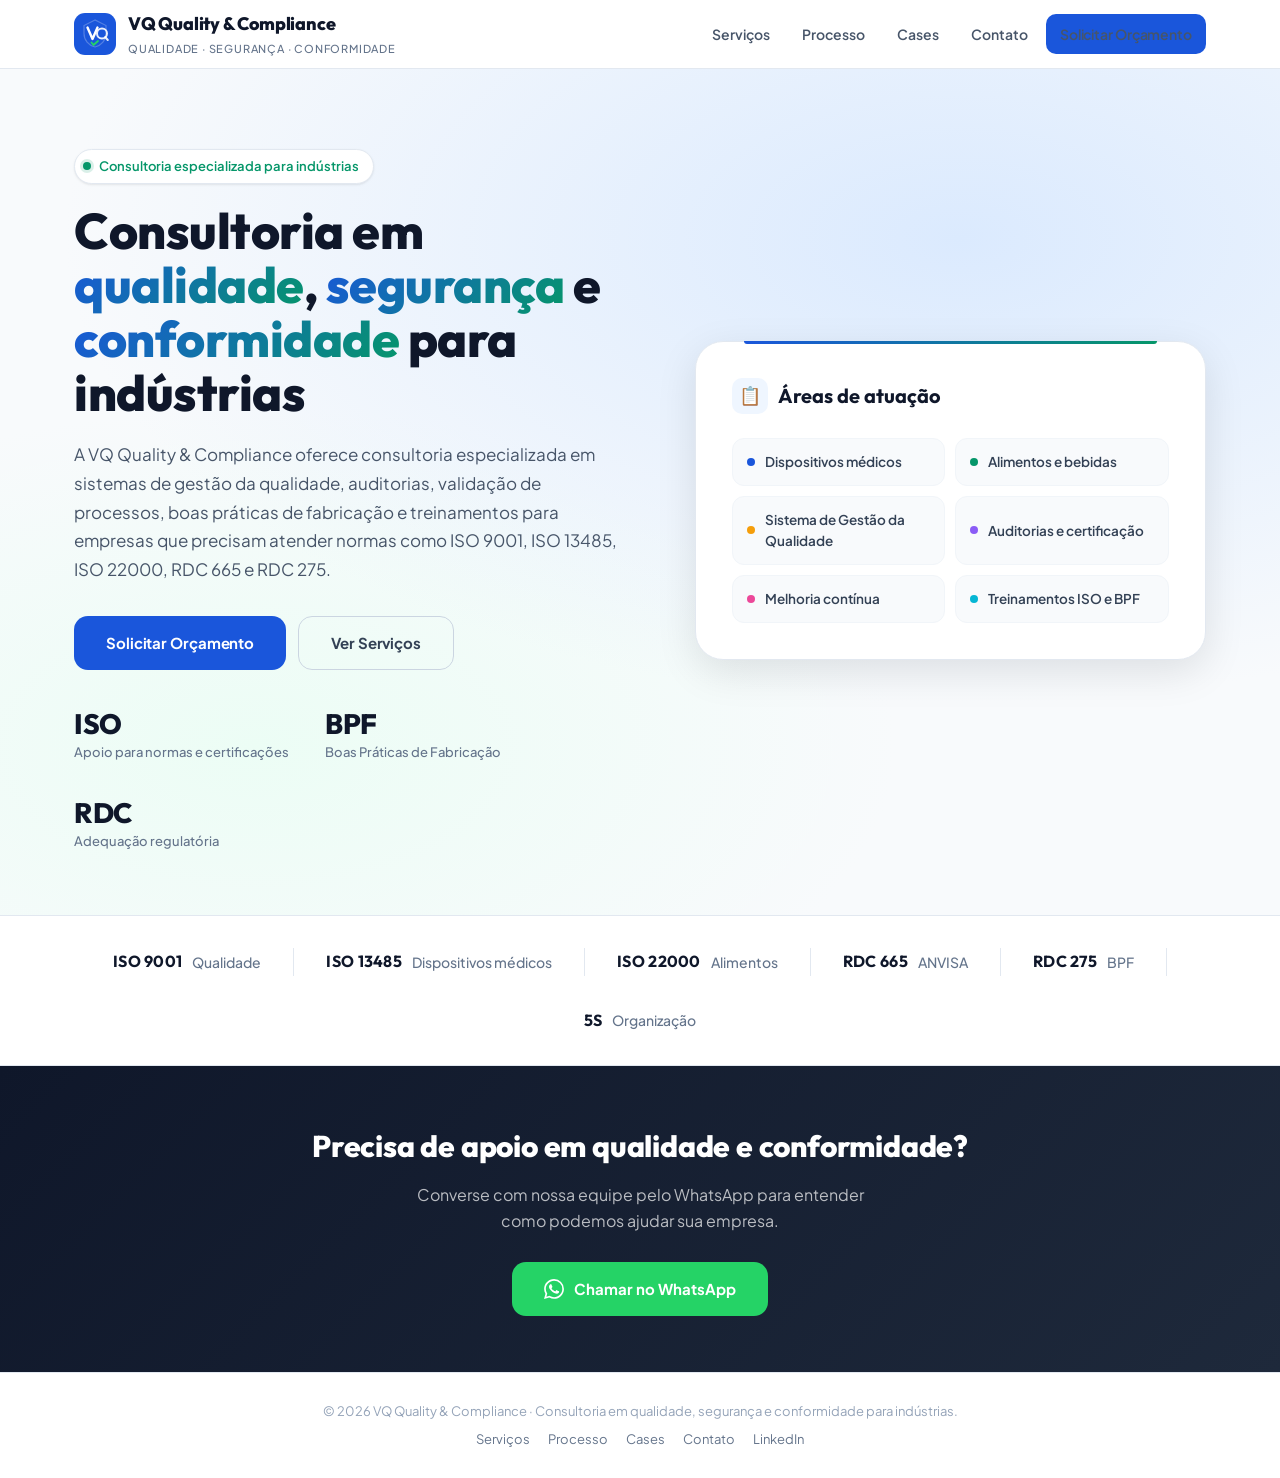
==== commit 4223ab80: "Adiciona pagina de cases com o projeto Saint Germain Nova pagina /cases/ com o case de implementacao" ====
--- a/index.html
+++ b/index.html
@@ -31,7 +31,7 @@
   <link rel="preconnect" href="https://fonts.googleapis.com">
   <link rel="preconnect" href="https://fonts.gstatic.com" crossorigin>
   <link href="https://fonts.googleapis.com/css2?family=Plus+Jakarta+Sans:wght@400;500;600;700;800&family=Outfit:wght@300;400;500;600;700;800&display=swap" rel="stylesheet">
-  <link rel="stylesheet" href="/styles.css">
+  <link rel="stylesheet" href="/styles.css?v=2">
 </head>
 <body>
   <header>
@@ -44,6 +44,7 @@
         <ul class="nav-links">
           <li><a href="/servicos/">Serviços</a></li>
           <li><a href="/processo/">Processo</a></li>
+          <li><a href="/cases/">Cases</a></li>
           <li><a href="/contato/">Contato</a></li>
           <li><a class="btn btn-primary btn-sm" href="/contato/">Solicitar Orçamento</a></li>
         </ul>
@@ -109,7 +110,7 @@
   <footer>
     <div class="container">
       <p>© 2026 VQ Quality & Compliance · Consultoria em qualidade, segurança e conformidade para indústrias.</p>
-      <p style="margin-top:8px"><a href="/servicos/">Serviços</a> <a href="/processo/">Processo</a> <a href="/contato/">Contato</a> <a href="https://www.linkedin.com/company/vq-quality-compliance/about/" target="_blank" rel="noopener">LinkedIn</a></p>
+      <p style="margin-top:8px"><a href="/servicos/">Serviços</a> <a href="/processo/">Processo</a> <a href="/cases/">Cases</a> <a href="/contato/">Contato</a> <a href="https://www.linkedin.com/company/vq-quality-compliance/about/" target="_blank" rel="noopener">LinkedIn</a></p>
     </div>
   </footer>
   <script src="/main.js"></script>
--- a/styles.css
+++ b/styles.css
@@ -291,3 +291,57 @@
   .form-card, .hero-visual, .s-card { padding: 24px }
   .page-header h1 { font-size: 32px }
 }
+
+/* ═══ PAGE-SPECIFIC: CASES ═══ */
+.case-section { background: var(--gray-50); border-bottom: 1px solid var(--gray-100) }
+.case-card { background: var(--white); border: 1px solid var(--gray-200); border-radius: var(--radius-xl); box-shadow: var(--shadow-lg); position: relative; overflow: hidden }
+.case-card::before { content: ''; position: absolute; top: 0; left: 0; right: 0; height: 4px; background: linear-gradient(90deg, var(--primary), var(--accent)) }
+.case-top { padding: 48px 48px 36px }
+.case-tags { display: flex; flex-wrap: wrap; gap: 6px; margin-bottom: 20px }
+.case-client { display: block; font-size: 13px; font-weight: 700; text-transform: uppercase; letter-spacing: 1.6px; color: var(--primary); margin-bottom: 10px }
+.case-title { font-family: var(--font-display); font-size: 32px; font-weight: 800; color: var(--navy); line-height: 1.18; letter-spacing: -.3px; max-width: 880px; margin-bottom: 16px }
+.case-lead { font-size: 17px; line-height: 1.7; color: var(--gray-600); max-width: 760px }
+.case-results { display: grid; grid-template-columns: repeat(3, 1fr); border-top: 1px solid var(--gray-100); border-bottom: 1px solid var(--gray-100); background: var(--gray-50) }
+.cr-item { display: flex; align-items: flex-start; gap: 14px; padding: 28px 32px }
+.cr-item + .cr-item { border-left: 1px solid var(--gray-200) }
+.cr-icon { width: 44px; height: 44px; border-radius: 12px; display: grid; place-items: center; flex-shrink: 0; background: var(--accent-50); color: var(--accent) }
+.cr-item strong { display: block; font-family: var(--font-display); font-size: 22px; font-weight: 800; color: var(--navy); line-height: 1.1; margin-bottom: 4px }
+.cr-item span { font-size: 13.5px; color: var(--gray-500); line-height: 1.5 }
+.case-body { display: grid; grid-template-columns: 1fr 320px; gap: 48px; padding: 44px 48px }
+.case-block + .case-block { margin-top: 36px }
+.case-block h3 { font-family: var(--font-display); font-size: 22px; font-weight: 700; color: var(--navy); margin-bottom: 12px }
+.case-block > p { font-size: 15.5px; line-height: 1.75; color: var(--gray-600) }
+.case-block > p + p { margin-top: 12px }
+.case-steps { list-style: none; margin-top: 20px; display: flex; flex-direction: column; gap: 4px }
+.case-steps li { display: flex; gap: 16px; padding: 14px 0; border-bottom: 1px solid var(--gray-100) }
+.case-steps li:last-child { border-bottom: none }
+.cs-num { width: 32px; height: 32px; border-radius: 50%; flex-shrink: 0; display: grid; place-items: center; background: var(--primary-50); color: var(--primary); font-family: var(--font-display); font-weight: 800; font-size: 14px }
+.case-steps strong { display: block; font-size: 15.5px; color: var(--navy); margin-bottom: 2px }
+.case-steps p { font-size: 14px; color: var(--gray-500); line-height: 1.6 }
+.case-facts { position: sticky; top: 92px; background: var(--gray-50); border: 1px solid var(--gray-200); border-radius: var(--radius-lg); padding: 28px }
+.case-facts h4 { font-family: var(--font-display); font-size: 17px; font-weight: 700; color: var(--navy); margin-bottom: 18px; padding-bottom: 14px; border-bottom: 1px solid var(--gray-200) }
+.case-facts dt { font-size: 11.5px; font-weight: 700; text-transform: uppercase; letter-spacing: 1px; color: var(--gray-400); margin-bottom: 3px }
+.case-facts dd { font-size: 14px; font-weight: 600; color: var(--gray-700); line-height: 1.5; margin-bottom: 16px }
+.case-facts dd:last-child { margin-bottom: 0 }
+.case-quote { margin: 0 48px 48px; padding: 32px 36px; border-radius: var(--radius-lg); background: linear-gradient(135deg, var(--navy), var(--navy-700)); color: #fff; position: relative }
+.case-quote::before { content: '\201C'; position: absolute; top: 4px; left: 22px; font-family: Georgia, serif; font-size: 72px; line-height: 1; color: rgba(255,255,255,.14) }
+.case-quote p { font-size: 17px; line-height: 1.7; color: rgba(255,255,255,.88); position: relative }
+.case-quote cite { display: block; margin-top: 16px; font-style: normal; font-size: 13px; font-weight: 700; letter-spacing: 1px; text-transform: uppercase; color: var(--accent-light) }
+.case-cta .section-heading { max-width: 760px; margin-left: auto; margin-right: auto }
+.case-cta-actions { display: flex; flex-wrap: wrap; gap: 12px; justify-content: center }
+
+@media (max-width: 1024px) {
+  .case-body { grid-template-columns: 1fr; gap: 36px }
+  .case-facts { position: static }
+}
+@media (max-width: 760px) {
+  .case-top { padding: 32px 22px 26px }
+  .case-title { font-size: 24px }
+  .case-lead { font-size: 15.5px }
+  .case-results { grid-template-columns: 1fr }
+  .cr-item { padding: 20px 22px }
+  .cr-item + .cr-item { border-left: none; border-top: 1px solid var(--gray-200) }
+  .case-body { padding: 32px 22px }
+  .case-quote { margin: 0 22px 28px; padding: 28px 24px }
+  .case-quote p { font-size: 15.5px }
+}
